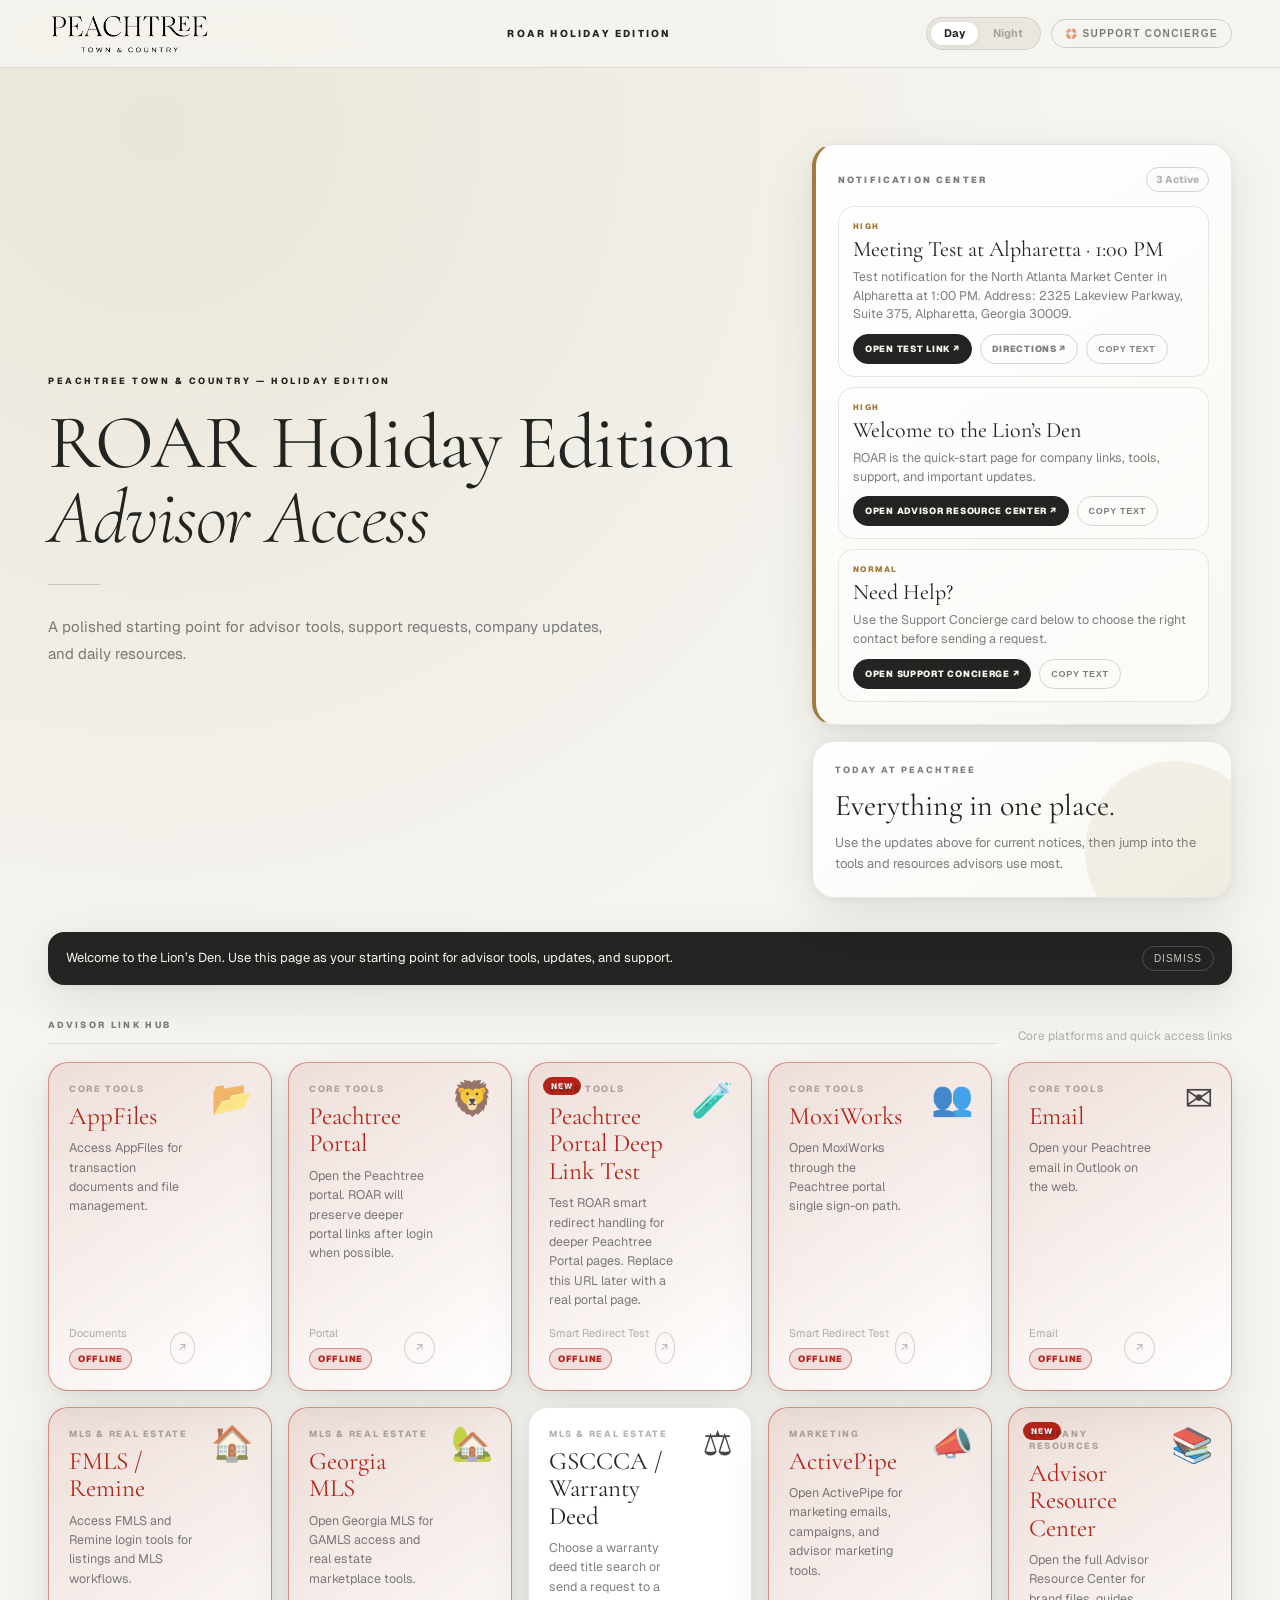
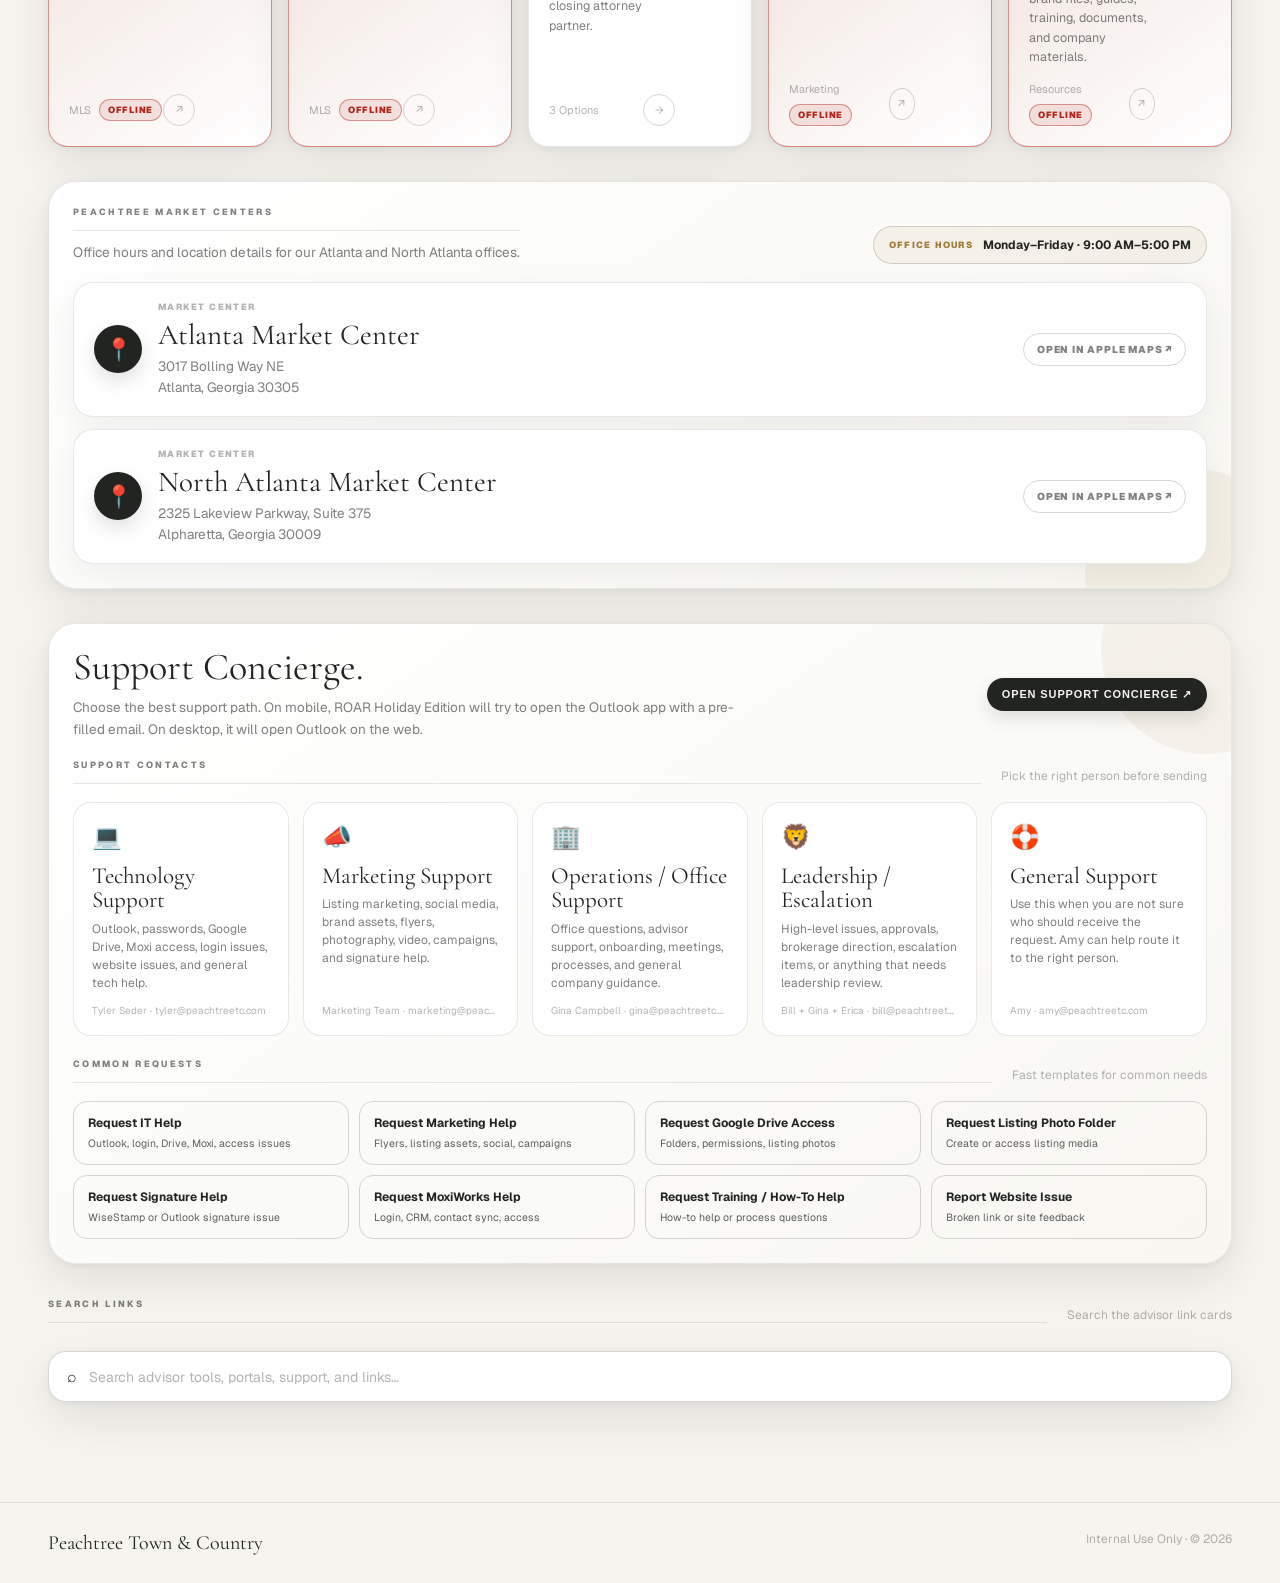
==== index.html @ fef2989b "Update index.html" ====
<!DOCTYPE html>
<html lang="en" data-theme="light">
<head>
<meta charset="UTF-8" />
<meta name="viewport" content="width=device-width, initial-scale=1.0, viewport-fit=cover" />
<meta name="apple-mobile-web-app-capable" content="yes" />
<title>Peachtree · ROAR </title>
<link rel="preconnect" href="https://fonts.googleapis.com">
<link href="https://fonts.googleapis.com/css2?family=Cormorant+Garamond:ital,wght@0,300;0,400;0,500;0,600;1,300;1,400;1,500&family=Geist:wght@300;400;500;600;700&display=swap" rel="stylesheet">
<style>
*,*::before,*::after{box-sizing:border-box;margin:0;padding:0}
:root{
  --black:#000000;--iron-ore:#222422;--ivory:#F5F4EF;--white:#FFFFFF;
  --ease:cubic-bezier(.22,1,.36,1);--spring:cubic-bezier(.34,1.56,.64,1);
  --radius:22px;--radius-sm:14px;--new:#B42318;--gold:#A27C3D;
}
[data-theme="light"]{
  --bg:var(--ivory);--bg-2:#E9E7DF;--card:#fff;--card-2:#F8F7F2;
  --text:var(--iron-ore);--muted:rgba(34,36,34,.58);--soft:rgba(34,36,34,.34);
  --border:rgba(34,36,34,.10);--border-2:rgba(34,36,34,.18);
  --nav:rgba(245,244,239,.88);--shadow:0 16px 50px rgba(0,0,0,.09),0 2px 8px rgba(0,0,0,.05);
  --shadow-hover:0 24px 70px rgba(0,0,0,.16),0 4px 14px rgba(0,0,0,.07);
  --reverse:var(--ivory);--reverse-bg:var(--iron-ore);--overlay:rgba(18,20,18,.66);
}
[data-theme="dark"]{
  --bg:#141614;--bg-2:#0E100E;--card:#1C1E1C;--card-2:#151815;
  --text:var(--ivory);--muted:rgba(245,244,239,.58);--soft:rgba(245,244,239,.34);
  --border:rgba(245,244,239,.09);--border-2:rgba(245,244,239,.17);
  --nav:rgba(14,16,14,.90);--shadow:0 16px 50px rgba(0,0,0,.42),0 2px 8px rgba(0,0,0,.22);
  --shadow-hover:0 24px 70px rgba(0,0,0,.65),0 4px 14px rgba(0,0,0,.34);
  --reverse:var(--iron-ore);--reverse-bg:var(--ivory);--overlay:rgba(0,0,0,.78);
}
html{scroll-behavior:smooth;-webkit-font-smoothing:antialiased}body{font-family:Geist,system-ui,sans-serif;background:radial-gradient(circle at 12% 4%,rgba(162,124,61,.12),transparent 28%),var(--bg);color:var(--text);min-height:100svh;overflow-x:hidden;transition:background .45s var(--ease),color .45s var(--ease)}
a{color:inherit}.hidden{display:none!important}.muted{color:var(--muted)}
nav{position:sticky;top:0;z-index:200;height:68px;background:var(--nav);border-bottom:1px solid var(--border);backdrop-filter:saturate(180%) blur(24px);-webkit-backdrop-filter:saturate(180%) blur(24px)}
.nav-inner{max-width:1500px;margin:0 auto;height:100%;display:flex;align-items:center;justify-content:space-between;padding:0 48px;gap:18px}.wordmark{display:flex;align-items:center;min-width:185px}.nav-logo{width:clamp(172px,16vw,250px);height:44px;object-fit:contain;object-position:left center}.nav-logo-dark{display:none}[data-theme="dark"] .nav-logo-light{display:none}[data-theme="dark"] .nav-logo-dark{display:block}.fallback{display:none;font-family:'Cormorant Garamond',serif;font-size:20px;letter-spacing:.04em}.wordmark.logo-missing .fallback{display:block}.wordmark.logo-missing img{display:none!important}.nav-label{font-size:10px;text-transform:uppercase;letter-spacing:.22em;font-weight:800;color:var(--text);white-space:nowrap}.nav-right{display:flex;align-items:center;gap:10px}.pill-toggle{display:flex;gap:2px;background:var(--bg-2);border:1px solid var(--border);border-radius:999px;padding:4px;cursor:pointer}.pill-toggle span{font-size:11px;font-weight:700;color:var(--soft);padding:6px 13px;border-radius:999px;line-height:1}.pill-toggle span.on{background:var(--card);color:var(--text);box-shadow:0 1px 5px rgba(0,0,0,.08)}.admin-link{font-size:10px;letter-spacing:.14em;text-transform:uppercase;text-decoration:none;border:1px solid var(--border-2);padding:8px 13px;border-radius:999px;color:var(--muted);transition:.2s}.admin-link:hover{color:var(--text);background:var(--bg-2)}
main{max-width:1500px;margin:0 auto;padding:0 48px 96px}.hero{display:grid;grid-template-columns:minmax(0,1fr) 420px;gap:42px;align-items:end;padding:76px 0 34px}.eyebrow{font-size:9px;font-weight:800;letter-spacing:.28em;text-transform:uppercase;margin-bottom:18px}.hero h1{font-family:'Cormorant Garamond',serif;font-size:clamp(54px,6vw,94px);font-weight:400;line-height:.98;letter-spacing:-.018em}.hero h1 em{font-weight:300}.hero-rule{width:52px;height:1px;background:var(--border-2);margin:28px 0}.hero p{font-size:15px;line-height:1.8;max-width:560px;color:var(--muted)}.hero-aside{border:1px solid var(--border);background:linear-gradient(145deg,var(--card),var(--card-2));border-radius:var(--radius);box-shadow:var(--shadow);padding:24px;position:relative;overflow:hidden}.hero-aside::after{content:'';position:absolute;right:-34px;bottom:-44px;width:180px;height:180px;border-radius:50%;background:rgba(162,124,61,.09)}.aside-kicker{font-size:9px;font-weight:800;letter-spacing:.22em;text-transform:uppercase;color:var(--muted);margin-bottom:14px}.aside-title{font-family:'Cormorant Garamond',serif;font-size:30px;line-height:1.08;margin-bottom:10px}.aside-copy{font-size:13px;line-height:1.65;color:var(--muted);position:relative}.announce-banner{display:none;margin-bottom:22px;background:var(--reverse-bg);color:var(--reverse);border-radius:16px;padding:14px 18px;align-items:center;justify-content:space-between;gap:18px;box-shadow:var(--shadow)}.announce-banner.show{display:flex}.announce-banner span{font-size:13px;line-height:1.45}.announce-banner button{border:1px solid rgba(245,244,239,.26);background:transparent;color:inherit;border-radius:999px;padding:6px 11px;font-size:10px;letter-spacing:.1em;text-transform:uppercase;cursor:pointer;opacity:.78}.announce-banner button:hover{opacity:1;background:rgba(255,255,255,.1)}
.section{margin-top:34px}.section-top{display:flex;align-items:flex-end;justify-content:space-between;gap:20px;margin-bottom:18px}.section-kicker{font-size:9px;font-weight:800;letter-spacing:.26em;text-transform:uppercase;color:var(--muted);border-bottom:1px solid var(--border);padding-bottom:12px;flex:1}.section-note{font-size:12px;color:var(--soft);white-space:nowrap}.notification-grid{display:grid;grid-template-columns:repeat(3,minmax(0,1fr));gap:16px}.notice{background:var(--card);border:1px solid var(--border);border-radius:20px;box-shadow:var(--shadow);padding:20px;display:flex;flex-direction:column;min-height:166px;transition:.28s var(--ease);position:relative;overflow:hidden}.notice:hover{transform:translateY(-3px);box-shadow:var(--shadow-hover);border-color:var(--border-2)}.notice.high::before{content:'';position:absolute;left:0;top:0;bottom:0;width:5px;background:#B42318}.notice.normal::before{content:'';position:absolute;left:0;top:0;bottom:0;width:5px;background:var(--gold)}.notice.low::before{content:'';position:absolute;left:0;top:0;bottom:0;width:5px;background:var(--soft)}.notice-meta{font-size:9px;font-weight:800;letter-spacing:.16em;text-transform:uppercase;color:var(--soft);margin-bottom:10px}.notice-title{font-family:'Cormorant Garamond',serif;font-size:25px;line-height:1.15;margin-bottom:8px}.notice-msg{font-size:13px;line-height:1.55;color:var(--muted);flex:1}.notice-actions{margin-top:15px;display:flex;gap:10px;align-items:center}.btn{appearance:none;border:none;border-radius:999px;padding:10px 15px;font-size:11px;font-weight:800;letter-spacing:.08em;text-transform:uppercase;cursor:pointer;transition:.2s var(--ease);text-decoration:none;display:inline-flex;align-items:center;justify-content:center;gap:7px}.btn-primary{background:var(--reverse-bg);color:var(--reverse);box-shadow:0 7px 18px rgba(0,0,0,.12)}.btn-primary:hover{transform:translateY(-2px)}.btn-soft{border:1px solid var(--border-2);background:transparent;color:var(--muted)}.btn-soft:hover{background:var(--bg-2);color:var(--text)}
.tools{display:grid;grid-template-columns:repeat(5,minmax(0,1fr));gap:16px}.tool-card{background:var(--card);border:1px solid var(--border);border-radius:20px;box-shadow:var(--shadow);padding:20px;min-height:174px;cursor:pointer;display:flex;flex-direction:column;transition:.28s var(--ease);position:relative;overflow:hidden}.tool-card:hover{transform:translateY(-5px);box-shadow:var(--shadow-hover);border-color:var(--border-2)}.tool-card.disabled{opacity:.56}.tool-icon{font-size:27px;margin-bottom:18px}.tool-type{font-size:9px;font-weight:800;letter-spacing:.18em;text-transform:uppercase;color:var(--soft);margin-bottom:8px}.tool-title{font-family:'Cormorant Garamond',serif;font-size:25px;line-height:1.1;margin-bottom:8px}.tool-desc{font-size:12.5px;line-height:1.55;color:var(--muted);flex:1}.new-badge{position:absolute;top:14px;right:14px;background:var(--new);color:white;border-radius:999px;font-size:8px;font-weight:900;letter-spacing:.12em;padding:4px 8px;text-transform:uppercase}.tool-footer{display:flex;align-items:center;justify-content:space-between;margin-top:16px;color:var(--soft);font-size:11px}.arrow{width:32px;height:32px;border-radius:50%;border:1px solid var(--border-2);display:flex;align-items:center;justify-content:center;transition:.2s}.tool-card:hover .arrow,.resource-card:hover .arrow{background:var(--reverse-bg);color:var(--reverse);border-color:var(--reverse-bg);transform:translate(2px,-2px)}

.office-section{margin-top:34px;background:linear-gradient(145deg,var(--card),var(--card-2));border:1px solid var(--border);border-radius:28px;box-shadow:var(--shadow);padding:24px;position:relative;overflow:hidden}
.office-section::after{content:'';position:absolute;right:-64px;bottom:-90px;width:210px;height:210px;border-radius:50%;background:rgba(162,124,61,.08);pointer-events:none}
.office-head{display:flex;justify-content:space-between;align-items:flex-end;gap:22px;margin-bottom:18px;position:relative;z-index:1}
.office-copy{font-size:13.5px;line-height:1.65;color:var(--muted);max-width:720px;margin-top:10px}
.hours-pill{border:1px solid var(--border-2);background:rgba(162,124,61,.08);border-radius:999px;padding:10px 15px;display:flex;align-items:center;gap:10px;white-space:nowrap;color:var(--text)}
.hours-pill span{font-size:9px;font-weight:900;letter-spacing:.14em;text-transform:uppercase;color:var(--gold)}
.hours-pill strong{font-size:12px;font-weight:700}
.office-list{display:grid;grid-template-columns:1fr;gap:12px;position:relative;z-index:1}
.office-card{display:grid;grid-template-columns:48px minmax(0,1fr) auto;gap:16px;align-items:center;text-decoration:none;background:var(--card);border:1px solid var(--border);border-radius:20px;box-shadow:0 10px 34px rgba(0,0,0,.06);padding:18px 20px;min-height:112px;transition:.28s var(--ease)}
.office-card:hover{transform:translateY(-4px);box-shadow:var(--shadow-hover);border-color:var(--border-2)}
.office-pin{width:48px;height:48px;border-radius:50%;background:var(--reverse-bg);color:var(--reverse);display:flex;align-items:center;justify-content:center;font-size:22px;box-shadow:0 8px 18px rgba(0,0,0,.12)}
.office-eyebrow{font-size:9px;font-weight:900;letter-spacing:.16em;text-transform:uppercase;color:var(--soft);margin-bottom:7px}
.office-name{font-family:'Cormorant Garamond',serif;font-size:29px;line-height:1.05;margin-bottom:6px}
.office-address{font-size:13.5px;line-height:1.55;color:var(--muted)}
.office-action{border:1px solid var(--border-2);border-radius:999px;padding:9px 13px;font-size:10px;font-weight:900;letter-spacing:.08em;text-transform:uppercase;color:var(--muted);white-space:nowrap;transition:.2s var(--ease)}
.office-card:hover .office-action{background:var(--reverse-bg);color:var(--reverse);border-color:var(--reverse-bg);transform:translateX(2px)}
@media(max-width:760px){.office-section{border-radius:20px;padding:18px}.office-head{align-items:flex-start;flex-direction:column}.hours-pill{border-radius:16px;align-items:flex-start;flex-direction:column;gap:4px;white-space:normal}.office-card{grid-template-columns:44px minmax(0,1fr);gap:13px;padding:16px}.office-pin{width:44px;height:44px;font-size:20px}.office-action{grid-column:2;justify-self:start}.office-name{font-size:25px}}
.search-panel{margin:28px 0 4px;background:var(--card);border:1px solid var(--border-2);border-radius:18px;box-shadow:var(--shadow);display:flex;align-items:center;gap:12px;padding:14px 18px}.search-panel input{flex:1;background:transparent;border:none;outline:none;color:var(--text);font-family:Geist,system-ui,sans-serif;font-size:14px}.search-panel input::placeholder{color:var(--soft)}.search-count{font-size:11px;color:var(--soft);white-space:nowrap}.clear-btn{border:none;background:transparent;color:var(--soft);cursor:pointer;font-size:12px;padding:4px 8px;border-radius:8px}.clear-btn:hover{background:var(--bg-2);color:var(--text)}.chips{display:flex;flex-wrap:wrap;gap:8px;margin:0 0 18px}.chip{border:1px solid var(--border-2);background:transparent;color:var(--muted);border-radius:999px;padding:8px 14px;font-size:10px;font-weight:800;letter-spacing:.08em;text-transform:uppercase;cursor:pointer;transition:.2s}.chip:hover,.chip.active{background:var(--reverse-bg);color:var(--reverse);border-color:var(--reverse-bg)}.resource-list{display:grid;grid-template-columns:repeat(2,minmax(0,1fr));gap:18px}.resource-card{background:var(--card);border:1px solid var(--border);border-radius:20px;box-shadow:var(--shadow);min-height:128px;display:flex;overflow:hidden;cursor:pointer;transition:.28s var(--ease)}.resource-card:hover{transform:translateY(-4px);box-shadow:var(--shadow-hover);border-color:var(--border-2)}.resource-card.disabled{opacity:.45;cursor:not-allowed}.spine{width:54px;background:var(--reverse-bg);color:var(--reverse);display:flex;align-items:center;justify-content:center;flex-direction:column;gap:10px;flex-shrink:0}.spine-icon{font-size:20px}.spine-num{font-family:'Cormorant Garamond',serif;font-size:13px;opacity:.66;writing-mode:vertical-rl;transform:rotate(180deg);letter-spacing:.08em}.res-body{padding:21px 22px;display:flex;align-items:center;gap:16px;flex:1;min-width:0}.res-info{min-width:0;flex:1}.res-type{font-size:9px;font-weight:800;letter-spacing:.18em;text-transform:uppercase;color:var(--soft);margin-bottom:8px}.res-title{font-family:'Cormorant Garamond',serif;font-size:26px;line-height:1.15;margin-bottom:7px}.res-desc{font-size:13px;line-height:1.55;color:var(--muted)}.res-badge{font-size:9px;font-weight:800;letter-spacing:.12em;text-transform:uppercase;background:var(--bg-2);color:var(--muted);border-radius:8px;padding:6px 10px;white-space:nowrap}.empty{padding:55px 20px;text-align:center;border:1px dashed var(--border-2);border-radius:20px;color:var(--muted)}
footer{border-top:1px solid var(--border);padding:28px 0;color:var(--soft);font-size:12px}.footer-inner{display:flex;justify-content:space-between;gap:20px;max-width:1500px;margin:0 auto;padding:0 48px}.footer-brand{font-family:'Cormorant Garamond',serif;font-size:20px;color:var(--text)}
.modal{position:fixed;inset:0;z-index:800;display:none}.modal.open{display:block}.modal-scrim{position:absolute;inset:0;background:var(--overlay);backdrop-filter:blur(18px);-webkit-backdrop-filter:blur(18px)}.modal-panel{position:relative;z-index:1;width:min(920px,calc(100% - 34px));max-height:calc(100svh - 34px);margin:17px auto;background:var(--card);border:1px solid var(--border);border-radius:26px;box-shadow:0 40px 100px rgba(0,0,0,.32);display:flex;flex-direction:column;overflow:hidden;animation:panelIn .26s var(--ease) both}@keyframes panelIn{from{opacity:0;transform:translateY(18px) scale(.98)}to{opacity:1;transform:none}}.modal-head{padding:22px 24px;border-bottom:1px solid var(--border);display:flex;align-items:flex-start;justify-content:space-between;gap:16px;background:var(--card-2)}.modal-kicker{font-size:9px;font-weight:900;letter-spacing:.18em;text-transform:uppercase;color:var(--soft);margin-bottom:8px}.modal-title{font-family:'Cormorant Garamond',serif;font-size:34px;line-height:1.1}.modal-sub{font-size:13px;line-height:1.55;color:var(--muted);margin-top:8px}.close{width:38px;height:38px;border-radius:50%;border:1px solid var(--border-2);background:transparent;color:var(--muted);font-size:22px;cursor:pointer}.close:hover{background:#B42318;color:white;border-color:#B42318}.modal-body{padding:22px;overflow:auto}.folder-grid{display:grid;grid-template-columns:repeat(2,minmax(0,1fr));gap:13px}.folder-item{border:1px solid var(--border);background:var(--card-2);border-radius:18px;padding:16px;cursor:pointer;display:flex;align-items:center;gap:14px;transition:.2s}.folder-item:hover{border-color:var(--border-2);transform:translateY(-2px);box-shadow:var(--shadow)}.folder-item.disabled{opacity:.45;cursor:not-allowed}.folder-ico{font-size:22px}.folder-label{font-family:'Cormorant Garamond',serif;font-size:22px;line-height:1.08}.folder-desc{font-size:12px;color:var(--muted);line-height:1.45;margin-top:4px}.folder-meta{margin-left:auto;font-size:9px;font-weight:800;letter-spacing:.12em;text-transform:uppercase;color:var(--soft);white-space:nowrap}.back-row{display:none;margin-bottom:14px}.back-row.show{display:block}.toast{position:fixed;left:50%;bottom:22px;transform:translateX(-50%) translateY(20px);z-index:900;background:var(--reverse-bg);color:var(--reverse);padding:12px 17px;border-radius:999px;font-size:12px;font-weight:700;opacity:0;pointer-events:none;transition:.25s}.toast.show{opacity:1;transform:translateX(-50%) translateY(0)}
@media(max-width:1100px){.hero{grid-template-columns:1fr}.hero-aside{max-width:620px}.tools{grid-template-columns:repeat(3,1fr)}.notification-grid{grid-template-columns:1fr 1fr}.resource-list{grid-template-columns:1fr}}
@media(max-width:760px){.nav-inner,main,.footer-inner{padding-left:20px;padding-right:20px}.nav-label,.admin-link{display:none}.hero{padding-top:46px}.tools,.notification-grid,.folder-grid{grid-template-columns:1fr}.resource-card{min-height:116px}.res-body{padding:18px}.spine{width:46px}.section-top{align-items:flex-start;flex-direction:column}.section-note{white-space:normal}.announce-banner{align-items:flex-start;flex-direction:column}.hero h1{font-size:55px}.footer-inner{flex-direction:column}.modal-panel{width:calc(100% - 20px);margin:10px auto;max-height:calc(100svh - 20px)}}

/* ═══ LION'S DEN SPLASH / SUPPORT ═══ */
.splash{position:fixed;inset:0;z-index:9999;display:flex;align-items:center;justify-content:center;background:var(--bg);transition:opacity .55s var(--ease),visibility .55s var(--ease);cursor:pointer;overflow:hidden}.splash::before{content:"";position:absolute;inset:-20%;background:radial-gradient(circle at center,rgba(162,124,61,.16),transparent 32%);animation:splashGlow 2.4s ease-in-out infinite alternate}.splash-inner{position:relative;z-index:1;display:flex;flex-direction:column;align-items:center;gap:18px;text-align:center;animation:splashRise .75s var(--ease) both}.splash-logo{width:min(210px,42vw);height:min(210px,42vw);object-fit:contain}.splash-logo-dark{display:none}[data-theme="dark"] .splash-logo-light{display:none}[data-theme="dark"] .splash-logo-dark{display:block}.splash-title{font-family:'Cormorant Garamond',serif;font-size:clamp(34px,5vw,62px);font-weight:400;letter-spacing:.01em;line-height:1;color:var(--text)}.splash-sub{font-size:10px;font-weight:900;letter-spacing:.26em;text-transform:uppercase;color:var(--muted)}.splash-line{width:54px;height:1px;background:var(--border-2);margin-top:2px}.splash.hide{opacity:0;visibility:hidden;pointer-events:none}@keyframes splashRise{from{opacity:0;transform:translateY(18px) scale(.98)}to{opacity:1;transform:translateY(0) scale(1)}}@keyframes splashGlow{from{transform:scale(1);opacity:.5}to{transform:scale(1.08);opacity:1}}.support-top{font-size:10px;letter-spacing:.14em;text-transform:uppercase;text-decoration:none;border:1px solid var(--border-2);padding:8px 13px;border-radius:999px;color:var(--muted);transition:.2s;background:transparent;cursor:pointer;font-weight:800}.support-top:hover{color:var(--text);background:var(--bg-2)}


/* ═══ ROAR polished additions ═══ */
.hero{align-items:center}
.hero-aside{display:flex;flex-direction:column;gap:16px;padding:0;background:transparent;border:none;box-shadow:none;overflow:visible}
.hero-aside::after{display:none}
.hero-notice-panel,.today-card{border:1px solid var(--border);background:linear-gradient(145deg,var(--card),var(--card-2));border-radius:var(--radius);box-shadow:var(--shadow);padding:22px;position:relative;overflow:hidden}
.today-card::after{content:'';position:absolute;right:-34px;bottom:-44px;width:180px;height:180px;border-radius:50%;background:rgba(162,124,61,.09)}
.hero-notice-panel{border-left:4px solid var(--gold)}
.hero-notice-head{display:flex;align-items:center;justify-content:space-between;gap:14px;margin-bottom:14px}
.hero-notice-title{font-size:9px;font-weight:900;letter-spacing:.24em;text-transform:uppercase;color:var(--muted)}
.hero-notice-count{font-size:10px;font-weight:800;color:var(--soft);border:1px solid var(--border-2);padding:5px 9px;border-radius:999px;white-space:nowrap}
.hero-notices{display:flex;flex-direction:column;gap:10px}
.mini-notice{border:1px solid var(--border);background:rgba(255,255,255,.38);border-radius:16px;padding:14px 14px 12px;transition:.24s var(--ease)}
[data-theme="dark"] .mini-notice{background:rgba(245,244,239,.035)}
.mini-notice:hover{transform:translateY(-2px);border-color:var(--border-2)}
.mini-meta{font-size:8px;font-weight:900;letter-spacing:.16em;text-transform:uppercase;color:var(--gold);margin-bottom:7px}
.mini-title{font-family:'Cormorant Garamond',serif;font-size:22px;line-height:1.08;margin-bottom:6px}
.mini-msg{font-size:12.5px;line-height:1.5;color:var(--muted)}
.mini-actions{display:flex;gap:8px;flex-wrap:wrap;margin-top:10px}
.mini-btn{font-size:9px;font-weight:900;letter-spacing:.08em;text-transform:uppercase;border-radius:999px;padding:8px 11px;text-decoration:none;border:1px solid var(--border-2);background:transparent;color:var(--muted);cursor:pointer}
.mini-btn.primary{background:var(--reverse-bg);color:var(--reverse);border-color:var(--reverse-bg)}
.mini-btn:hover{transform:translateY(-1px)}
.support-section{background:linear-gradient(145deg,var(--card),var(--card-2));border:1px solid var(--border);border-radius:28px;box-shadow:var(--shadow);padding:24px;margin-top:34px;overflow:hidden;position:relative}
.support-section::after{content:'';position:absolute;right:-80px;top:-80px;width:210px;height:210px;border-radius:50%;background:rgba(162,124,61,.08);pointer-events:none}
.support-intro{display:grid;grid-template-columns:minmax(0,1fr) auto;gap:22px;align-items:center;margin-bottom:18px;position:relative;z-index:1}
.support-intro h2{font-family:'Cormorant Garamond',serif;font-size:38px;font-weight:400;line-height:1.05;margin-bottom:8px}.support-intro p{font-size:13.5px;line-height:1.65;color:var(--muted);max-width:680px}.support-grid{display:grid;grid-template-columns:repeat(5,minmax(0,1fr));gap:14px;position:relative;z-index:1}.support-card{border:1px solid var(--border);background:var(--card);border-radius:18px;padding:18px;cursor:pointer;transition:.24s var(--ease);min-height:160px;display:flex;flex-direction:column}.support-card:hover{transform:translateY(-4px);box-shadow:var(--shadow-hover);border-color:var(--border-2)}.support-ico{font-size:24px;margin-bottom:12px}.support-name{font-family:'Cormorant Garamond',serif;font-size:23px;line-height:1.08;margin-bottom:7px}.support-desc{font-size:12px;line-height:1.5;color:var(--muted);flex:1}.support-email{font-size:10px;color:var(--soft);margin-top:12px;white-space:nowrap;overflow:hidden;text-overflow:ellipsis}.request-grid{display:grid;grid-template-columns:repeat(4,minmax(0,1fr));gap:10px;position:relative;z-index:1}.request-btn{border:1px solid var(--border-2);background:transparent;color:var(--text);border-radius:14px;padding:13px 14px;text-align:left;cursor:pointer;transition:.2s var(--ease);font-family:Geist,system-ui,sans-serif}.request-btn:hover{background:var(--reverse-bg);color:var(--reverse);transform:translateY(-2px)}.request-btn strong{display:block;font-size:12px;margin-bottom:3px}.request-btn span{font-size:10.5px;opacity:.72}.resource-library-card{border:1px solid var(--border);background:linear-gradient(145deg,var(--card),var(--card-2));box-shadow:var(--shadow);border-radius:28px;padding:28px;margin-top:46px}.library-hero{display:flex;justify-content:space-between;gap:24px;align-items:flex-end;margin-bottom:22px}.library-hero h2{font-family:'Cormorant Garamond',serif;font-size:42px;font-weight:400;line-height:1.05;margin-bottom:8px}.library-hero p{font-size:13.5px;line-height:1.65;color:var(--muted);max-width:720px}.support-modal .modal-panel{max-width:980px}.support-modal-grid{display:grid;grid-template-columns:repeat(2,minmax(0,1fr));gap:14px}.support-choice{border:1px solid var(--border);background:var(--card);border-radius:18px;padding:18px;cursor:pointer;transition:.22s var(--ease);display:grid;grid-template-columns:auto 1fr;gap:14px;align-items:start}.support-choice:hover{transform:translateY(-3px);box-shadow:var(--shadow-hover);border-color:var(--border-2)}.choice-ico{font-size:26px}.choice-title{font-family:'Cormorant Garamond',serif;font-size:25px;line-height:1.05;margin-bottom:6px}.choice-person{font-size:11px;font-weight:900;letter-spacing:.1em;text-transform:uppercase;color:var(--gold);margin-bottom:6px}.choice-desc{font-size:12.5px;line-height:1.55;color:var(--muted)}.choice-email{font-size:10.5px;color:var(--soft);margin-top:10px}.modal-sub-actions{display:flex;gap:10px;flex-wrap:wrap;margin-top:14px}.admin-link{display:none!important}

.login-assist-modal .modal-panel{max-width:760px}.login-assist-box{border:1px solid var(--border);background:linear-gradient(145deg,var(--card),var(--card-2));border-radius:20px;padding:20px;box-shadow:var(--shadow);display:grid;gap:14px}.login-assist-title{font-family:'Cormorant Garamond',serif;font-size:31px;line-height:1.05}.login-assist-copy{font-size:13px;line-height:1.65;color:var(--muted)}.login-steps{display:grid;gap:8px;margin:4px 0}.login-step{display:flex;gap:10px;align-items:flex-start;font-size:12.5px;line-height:1.5;color:var(--muted)}.login-step b{display:flex;align-items:center;justify-content:center;width:22px;height:22px;border-radius:999px;background:var(--reverse-bg);color:var(--reverse);font-size:10px;flex-shrink:0}.login-actions{display:flex;gap:10px;flex-wrap:wrap;margin-top:4px}.login-note{font-size:11px;line-height:1.5;color:var(--soft);border-top:1px solid var(--border);padding-top:12px}.login-badge{display:inline-flex;align-items:center;gap:5px;border:1px solid rgba(162,124,61,.28);background:rgba(162,124,61,.08);color:var(--gold);border-radius:999px;padding:4px 8px;font-size:8px;font-weight:900;letter-spacing:.08em;text-transform:uppercase}.tool-card.login-ready .tool-footer{gap:8px}.tool-card.login-ready .tool-type::after{content:' · Login Assist';color:var(--gold)}
@media(max-width:1180px){.hero{grid-template-columns:1fr}.support-grid{grid-template-columns:repeat(3,1fr)}.request-grid{grid-template-columns:repeat(2,1fr)}.tools{grid-template-columns:repeat(3,minmax(0,1fr))}}
@media(max-width:760px){.hero-aside{gap:12px}.support-intro,.library-hero{grid-template-columns:1fr;align-items:start}.support-grid,.request-grid,.support-modal-grid{grid-template-columns:1fr}.hero-notice-panel,.today-card,.support-section,.resource-library-card{border-radius:20px;padding:18px}.tools{grid-template-columns:1fr}.support-top{display:inline-flex}.nav-right{gap:7px}.pill-toggle span{padding:6px 10px}}

/* ═══ v4 refinements ═══ */
.tool-card{padding-right:76px}
.tool-icon{position:absolute;right:18px;top:18px;margin-bottom:0;font-size:34px;line-height:1;opacity:.84;filter:saturate(.9)}
.tool-title,.tool-desc,.tool-type,.tool-footer{position:relative;z-index:1}
.tool-card:hover .tool-icon{transform:translateY(-2px) scale(1.04);transition:.22s var(--ease)}
.new-badge{right:auto;left:14px}
.tool-card .new-badge + .tool-icon{top:20px}
.gsccca-note{font-size:12px;color:var(--muted);line-height:1.55;margin-top:8px}


/* ═══ One-time link status check ═══ */
.link-status{display:inline-flex;align-items:center;gap:5px;border:1px solid var(--border-2);border-radius:999px;padding:4px 8px;font-size:9px;font-weight:900;letter-spacing:.08em;text-transform:uppercase;white-space:nowrap;background:rgba(34,36,34,.03);color:var(--soft)}
[data-theme="dark"] .link-status{background:rgba(245,244,239,.04)}
.link-status.checking{color:var(--soft)}
.link-status.online{border-color:rgba(22,163,74,.34);background:rgba(22,163,74,.09);color:#16a34a}
.link-status.offline{border-color:rgba(180,35,24,.42);background:rgba(180,35,24,.10);color:#B42318}
.link-status.unverified{color:var(--soft)}
.tool-card.status-offline{border-color:rgba(180,35,24,.48);background:linear-gradient(145deg,rgba(180,35,24,.10),var(--card));}
.tool-card.status-offline .tool-title{color:#B42318}
[data-theme="dark"] .tool-card.status-offline{background:linear-gradient(145deg,rgba(180,35,24,.18),var(--card));}
.tool-card.status-online{border-color:rgba(22,163,74,.20)}
.tool-footer-left{display:flex;align-items:center;gap:8px;flex-wrap:wrap}


/* ═══ Mobile Support Concierge Polish ═══ */
@media(max-width:900px){
  .support-section{
    padding:18px;
    border-radius:22px;
    margin-top:28px;
    overflow:hidden;
  }
  .support-section::after{
    width:150px;
    height:150px;
    right:-70px;
    top:-70px;
    opacity:.75;
  }
  .support-intro{
    display:flex!important;
    flex-direction:column;
    align-items:stretch!important;
    gap:14px;
    margin-bottom:18px;
  }
  .support-intro h2{
    font-size:34px;
    line-height:1.02;
    margin-bottom:7px;
  }
  .support-intro p{
    max-width:none;
    font-size:13px;
    line-height:1.62;
  }
  .support-intro .btn{
    width:100%;
    min-height:48px;
    justify-content:center;
    text-align:center;
    white-space:normal;
  }
  .support-section .section-top{
    align-items:flex-start;
    flex-direction:column;
    gap:6px;
    margin-bottom:12px;
  }
  .support-section .section-note{
    white-space:normal;
    line-height:1.4;
  }
  .support-grid{
    grid-template-columns:1fr!important;
    gap:11px;
  }
  .support-card{
    min-height:0;
    padding:15px;
    border-radius:16px;
    display:grid;
    grid-template-columns:42px minmax(0,1fr);
    column-gap:13px;
    row-gap:4px;
    align-items:start;
  }
  .support-card:hover{
    transform:translateY(-2px);
  }
  .support-ico{
    grid-row:1 / span 4;
    width:42px;
    height:42px;
    border-radius:50%;
    display:flex;
    align-items:center;
    justify-content:center;
    background:var(--bg-2);
    font-size:21px;
    margin:0;
  }
  .support-name{
    font-size:24px;
    margin-bottom:3px;
  }
  .support-desc{
    font-size:12.25px;
    line-height:1.48;
  }
  .support-email{
    font-size:10.75px;
    margin-top:7px;
    white-space:normal;
    overflow:visible;
    text-overflow:clip;
    overflow-wrap:anywhere;
    word-break:break-word;
  }
  .request-grid{
    grid-template-columns:1fr!important;
    gap:9px;
  }
  .request-btn{
    width:100%;
    min-height:48px;
    padding:14px 15px;
    border-radius:15px;
  }
  .request-btn strong{
    font-size:12.5px;
  }
  .request-btn span{
    font-size:11px;
    line-height:1.35;
  }

  .support-modal .modal-panel{
    width:calc(100% - 18px);
    margin:9px auto;
    max-height:calc(100svh - 18px);
    border-radius:22px;
  }
  .support-modal .modal-head{
    padding:17px;
    gap:12px;
    align-items:flex-start;
  }
  .support-modal .modal-head > div{
    min-width:0;
    width:100%;
  }
  .support-modal .modal-title{
    font-size:31px;
    line-height:1.02;
  }
  .support-modal .modal-sub{
    font-size:12.5px;
    line-height:1.55;
  }
  .support-modal .close{
    width:42px;
    height:42px;
    flex:0 0 auto;
  }
  .support-modal .modal-sub-actions{
    display:flex;
    flex-direction:column;
    gap:8px;
    margin-top:13px;
  }
  .support-modal .modal-sub-actions .btn{
    width:100%;
    min-height:44px;
    justify-content:center;
    text-align:center;
    white-space:normal;
  }
  .support-modal .modal-body{
    padding:14px;
    padding-bottom:calc(28px + env(safe-area-inset-bottom));
    overflow:auto;
    -webkit-overflow-scrolling:touch;
  }
  .support-modal-grid{
    grid-template-columns:1fr!important;
    gap:10px;
  }
  .support-choice{
    grid-template-columns:38px minmax(0,1fr);
    gap:12px;
    padding:15px;
    border-radius:16px;
  }
  .choice-ico{
    width:38px;
    height:38px;
    border-radius:50%;
    display:flex;
    align-items:center;
    justify-content:center;
    background:var(--bg-2);
    font-size:20px;
  }
  .choice-title{
    font-size:23px;
    line-height:1.05;
  }
  .choice-person{
    font-size:10px;
    line-height:1.3;
  }
  .choice-desc{
    font-size:12.25px;
    line-height:1.48;
  }
  .choice-email{
    font-size:10.5px;
    line-height:1.35;
    white-space:normal;
    overflow-wrap:anywhere;
    word-break:break-word;
  }
}
@media(max-width:430px){
  .support-section{
    padding:16px;
    border-radius:20px;
  }
  .support-intro h2{
    font-size:31px;
  }
  .support-card{
    padding:14px;
    grid-template-columns:38px minmax(0,1fr);
    column-gap:12px;
  }
  .support-ico{
    width:38px;
    height:38px;
    font-size:19px;
  }
  .support-name{
    font-size:22px;
  }
  .support-modal .modal-title{
    font-size:28px;
  }
  .support-modal .modal-head{
    padding:15px;
  }
}

</style>
<link rel="stylesheet" href="holiday-themes.css">
</head>
<body data-season="default">

<div class="splash" id="splash" onclick="hideSplash(true)" aria-label="Peachtree Town & Country loading screen">
  <div class="splash-inner">
    <img class="splash-logo splash-logo-light" src="assets/ptc-emblem-light.png" alt="Peachtree Town & Country">
    <img class="splash-logo splash-logo-dark" src="assets/ptc-emblem-dark.png" alt="Peachtree Town & Country">
    <div class="splash-line"></div>
    <div class="splash-title">Welcome to the Lion’s Den</div>
    <div class="splash-sub">Peachtree Town & Country</div>
  </div>
</div>
<nav>
  <div class="nav-inner">
    <div class="wordmark" aria-label="Peachtree Town & Country">
      <img class="nav-logo nav-logo-light" src="assets/ptc-nav-logo-light.png" alt="Peachtree Town & Country" onerror="this.parentElement.classList.add('logo-missing')">
      <img class="nav-logo nav-logo-dark" src="assets/ptc-nav-logo-dark.png" alt="Peachtree Town & Country" onerror="this.parentElement.classList.add('logo-missing')">
      <span class="fallback">Peachtree Town & Country</span>
    </div>
    <div class="nav-label" id="navLabel">ROAR Holiday Edition</div>
    <div class="nav-right">
      <div class="pill-toggle" onclick="toggleTheme()" title="Toggle theme"><span id="tpLight" class="on">Day</span><span id="tpDark">Night</span></div>
      <button class="support-top" onclick="openSupport()">🛟 Support Concierge</button>
    </div>
  </div>
</nav>
<main>
  <section class="hero">
    <div>
      <div class="eyebrow" id="heroEyebrow">Peachtree Town & Country — Holiday Edition</div>
      <h1><span id="heroTitle">Advisor</span><br><em id="heroItalic">Hub</em></h1>
      <div class="hero-rule"></div>
      <p id="heroDescription">One polished home for advisor links, company resources, training materials, documents, and time-sensitive updates.</p>
    </div>
    <aside class="hero-aside">
      <div class="hero-notice-panel">
        <div class="hero-notice-head">
          <div class="hero-notice-title">Notification Center</div>
          <div class="hero-notice-count" id="heroNoticeCount">Current Updates</div>
        </div>
        <div class="hero-notices" id="heroNotifications"></div>
      </div>
      <div class="today-card">
        <div class="aside-kicker">Today at Peachtree</div>
        <div class="aside-title" id="todayTitle">Everything in one place.</div>
        <div class="aside-copy" id="todayCopy">Use the updates above for current notices, then jump into the tools and resources advisors use most.</div>
      </div>
    </aside>
  </section>
  <div class="announce-banner" id="announceBanner"><span id="announceMsg"></span><button onclick="dismissBanner()">Dismiss</button></div>
  <section class="section" id="toolsSection">
    <div class="section-top"><div class="section-kicker">Advisor Link Hub</div><div class="section-note">Core platforms and quick access links</div></div>
    <div class="tools" id="quickLinksGrid"></div>
  </section>
  <section class="office-section" id="officeInfo">
    <div class="office-head">
      <div>
        <div class="section-kicker">Peachtree Market Centers</div>
        <p class="office-copy">Office hours and location details for our Atlanta and North Atlanta offices.</p>
      </div>
      <div class="hours-pill"><span>Office Hours</span><strong>Monday–Friday · 9:00 AM–5:00 PM</strong></div>
    </div>
    <div class="office-list">
      <a class="office-card" href="https://maps.apple.com/?q=3017+Bolling+Way+NE+Atlanta+GA+30305" target="_blank" rel="noopener" aria-label="Open Atlanta Market Center in Apple Maps">
        <div class="office-pin">📍</div>
        <div>
          <div class="office-eyebrow">Market Center</div>
          <div class="office-name">Atlanta Market Center</div>
          <div class="office-address">3017 Bolling Way NE<br>Atlanta, Georgia 30305</div>
        </div>
        <div class="office-action">Open in Apple Maps ↗</div>
      </a>
      <a class="office-card" href="https://maps.apple.com/?q=2325+Lakeview+Parkway+Suite+375+Alpharetta+GA+30009" target="_blank" rel="noopener" aria-label="Open North Atlanta Market Center in Apple Maps">
        <div class="office-pin">📍</div>
        <div>
          <div class="office-eyebrow">Market Center</div>
          <div class="office-name">North Atlanta Market Center</div>
          <div class="office-address">2325 Lakeview Parkway, Suite 375<br>Alpharetta, Georgia 30009</div>
        </div>
        <div class="office-action">Open in Apple Maps ↗</div>
      </a>
    </div>
  </section>
  <section class="support-section" id="supportSection">
    <div class="support-intro">
      <div>
        <h2>Support Concierge.</h2>
        <p>Choose the best support path. On mobile, ROAR Holiday Edition will try to open the Outlook app with a pre-filled email. On desktop, it will open Outlook on the web.</p>
      </div>
      <button class="btn btn-primary" onclick="openSupportModal()">Open Support Concierge ↗</button>
    </div>
    <div class="section-top"><div class="section-kicker">Support Contacts</div><div class="section-note">Pick the right person before sending</div></div>
    <div class="support-grid" id="supportGrid"></div>
    <div class="section-top" style="margin-top:22px"><div class="section-kicker">Common Requests</div><div class="section-note">Fast templates for common needs</div></div>
    <div class="request-grid" id="requestGrid"></div>
  </section>
  <section class="section">
    <div class="section-top"><div class="section-kicker">Search Links</div><div class="section-note">Search the advisor link cards</div></div>
    <div class="search-panel"><span>⌕</span><input id="searchInput" placeholder="Search advisor tools, portals, support, and links…" autocomplete="off" oninput="handleSearch(this.value)"><span class="search-count" id="searchCount"></span><button class="clear-btn hidden" id="clearSearch" onclick="clearSearch()">Clear</button></div>
  </section>

</main>
<footer><div class="footer-inner"><div class="footer-brand">Peachtree Town & Country</div><div>Internal Use Only · © 2026</div></div></footer>
<div class="modal" id="modal">
  <div class="modal-scrim" onclick="closeModal()"></div>
  <div class="modal-panel">
    <div class="modal-head"><div><div class="modal-kicker" id="modalKicker">Folder</div><div class="modal-title" id="modalTitle">Resource</div><div class="modal-sub" id="modalSub"></div></div><button class="close" onclick="closeModal()">×</button></div>
    <div class="modal-body"><div class="back-row" id="backRow"><button class="btn btn-soft" onclick="goFolderBack()">← Back</button></div><div class="folder-grid" id="modalGrid"></div></div>
  </div>
</div>
<div class="modal support-modal" id="supportModal">
  <div class="modal-scrim" onclick="closeSupportModal()"></div>
  <div class="modal-panel">
    <div class="modal-head">
      <div>
        <div class="modal-kicker">Support Concierge</div>
        <div class="modal-title">How can we help?</div>
        <div class="modal-sub">Choose the best contact below. On mobile, ROAR Holiday Edition will try to open the Outlook app with a pre-filled email. On desktop, it will open Outlook on the web.</div>
        <div class="modal-sub-actions">
          <button class="btn btn-primary" onclick="composeGeneralSupport()">General Support Request</button>
          <button class="btn btn-soft" onclick="composeRequest('Report a Website Issue')">Report Website Issue</button>
        </div>
      </div>
      <button class="close" onclick="closeSupportModal()">×</button>
    </div>
    <div class="modal-body"><div class="support-modal-grid" id="supportModalGrid"></div></div>
  </div>
</div>

<div class="modal login-assist-modal" id="loginAssistModal">
  <div class="modal-scrim" onclick="closeLoginAssistModal()"></div>
  <div class="modal-panel">
    <div class="modal-head">
      <div>
        <div class="modal-kicker">Google Password Manager</div>
        <div class="modal-title" id="loginAssistTitle">Open Login</div>
        <div class="modal-sub">ROAR Holiday Edition will open the vendor page. Chrome can then use the saved login from Google Password Manager.</div>
      </div>
      <button class="close" onclick="closeLoginAssistModal()">×</button>
    </div>
    <div class="modal-body">
      <div class="login-assist-box">
        <div class="login-assist-title" id="loginAssistName">Login Assist</div>
        <div class="login-assist-copy" id="loginAssistDesc"></div>
        <div class="login-steps">
          <div class="login-step"><b>1</b><span>Click <strong>Open Login Page</strong>.</span></div>
          <div class="login-step"><b>2</b><span>When Chrome shows the saved Google Password Manager login, choose the advisor’s saved username/password.</span></div>
          <div class="login-step"><b>3</b><span>If the vendor sends you to the dashboard instead of the exact page, come back to ROAR Holiday Edition and click the card again after you are signed in.</span></div>
        </div>
        <div class="login-actions">
          <button class="btn btn-primary" onclick="launchLoginAssist('new')">Open Login Page ↗</button>
          <button class="btn btn-soft" onclick="launchLoginAssist('same')">Open in Same Tab</button>
          <button class="btn btn-soft" onclick="copyLoginAssistLink()">Copy Link</button>
        </div>
        <div class="login-note">ROAR Holiday Edition does not store, read, or submit passwords. This only sends the advisor to the correct website so Chrome / Google Password Manager can autofill normally.</div>
      </div>
    </div>
  </div>
</div>
<div class="toast" id="toast"></div>
<script src="resources.js"></script>
<script src="notifications.js"></script>
<script src="links.js"></script>
<script src="holiday-effects.js" defer></script>
<script>
const LS_THEME='ptc_theme_v2';const LS_BANNER='ptc_banner_dismissed_v2';let activeFilter='all';let folderStack=[];let searchTerm='';
const SUPPORT_CONTACTS=[
  {key:'tech',icon:'💻',title:'Technology Support',person:'Tyler Seder',email:'tyler@peachtreetc.com',desc:'Outlook, passwords, Google Drive, Moxi access, login issues, website issues, and general tech help.',subject:'Advisor Technology Support Request'},
  {key:'marketing',icon:'📣',title:'Marketing Support',person:'Marketing Team',email:'marketing@peachtreetc.com',desc:'Listing marketing, social media, brand assets, flyers, photography, video, campaigns, and signature help.',subject:'Advisor Marketing Support Request'},
  {key:'operations',icon:'🏢',title:'Operations / Office Support',person:'Gina Campbell',email:'gina@peachtreetc.com',desc:'Office questions, advisor support, onboarding, meetings, processes, and general company guidance.',subject:'Advisor Office / Operations Support Request'},
  {key:'leadership',icon:'🦁',title:'Leadership / Escalation',person:'Bill + Gina + Erica',email:'bill@peachtreetc.com;gina@peachtreetc.com;erica@peachtreetc.com',desc:'High-level issues, approvals, brokerage direction, escalation items, or anything that needs leadership review.',subject:'Advisor Leadership / Escalation Request'},
  {key:'general',icon:'🛟',title:'General Support',person:'Amy',email:'amy@peachtreetc.com',desc:'Use this when you are not sure who should receive the request. Amy can help route it to the right person.',subject:'Advisor General Support Request'}
];
const REQUEST_TYPES=[
  {label:'Request IT Help',to:'tyler@peachtreetc.com',subject:'Advisor IT Help Request',hint:'Outlook, login, Drive, Moxi, access issues'},
  {label:'Request Marketing Help',to:'marketing@peachtreetc.com',subject:'Advisor Marketing Help Request',hint:'Flyers, listing assets, social, campaigns'},
  {label:'Request Google Drive Access',to:'tyler@peachtreetc.com;marketing@peachtreetc.com',subject:'Google Drive Access Request',hint:'Folders, permissions, listing photos'},
  {label:'Request Listing Photo Folder',to:'tyler@peachtreetc.com;marketing@peachtreetc.com',subject:'Listing Photo Folder Request',hint:'Create or access listing media'},
  {label:'Request Signature Help',to:'marketing@peachtreetc.com',subject:'Outlook Signature Help Request',hint:'WiseStamp or Outlook signature issue'},
  {label:'Request MoxiWorks Help',to:'tyler@peachtreetc.com',subject:'MoxiWorks Help Request',hint:'Login, CRM, contact sync, access'},
  {label:'Request Training / How-To Help',to:'gina@peachtreetc.com',subject:'Advisor Training / How-To Request',hint:'How-to help or process questions'},
  {label:'Report Website Issue',to:'tyler@peachtreetc.com',subject:'ROAR Holiday Edition Website Issue',hint:'Broken link or site feedback'}
];
function $(id){return document.getElementById(id)}
function dataArray(name){if(name==='NOTIFICATIONS')return (typeof NOTIFICATIONS!=='undefined'&&Array.isArray(NOTIFICATIONS))?NOTIFICATIONS:[];if(name==='QUICK_LINKS')return (typeof QUICK_LINKS!=='undefined'&&Array.isArray(QUICK_LINKS))?QUICK_LINKS:[];if(name==='RESOURCES')return (typeof RESOURCES!=='undefined'&&Array.isArray(RESOURCES))?RESOURCES:[];return []}
function cfg(){return (typeof SITE_CONFIG==='object'&&SITE_CONFIG)?SITE_CONFIG:{}}
function safe(s){return String(s||'').replace(/[&<>'"]/g,c=>({'&':'&amp;','<':'&lt;','>':'&gt;',"'":'&#39;','"':'&quot;'}[c]))}
function isPlaceholder(url){return !url||url==='PASTE_LINK_HERE'||url==='PASTE_MEETING_LINK_HERE'}
function itemHasContent(i){return !isPlaceholder(i.url)||(i.children&&i.children.length)}
function isFolder(i){return !!(i.children&&i.children.length)}
function isSupportConciergeLink(i){return !!(i&&(i.action==='support'||String(i.label||'').trim().toLowerCase()==='support concierge'))}
function visibleQuickLinks(items){return (items||[]).filter(i=>!isSupportConciergeLink(i))}
function initTheme(){const saved=localStorage.getItem(LS_THEME)||'light';applyTheme(saved)}
function applyTheme(t){document.documentElement.setAttribute('data-theme',t);localStorage.setItem(LS_THEME,t);$('tpLight').classList.toggle('on',t==='light');$('tpDark').classList.toggle('on',t==='dark')}
function toggleTheme(){applyTheme(document.documentElement.getAttribute('data-theme')==='light'?'dark':'light')}
function applyConfig(){const c=cfg();$('navLabel').textContent=c.navLabel||c.siteName||'ROAR Holiday Edition';$('heroEyebrow').textContent=c.eyebrow||'Peachtree Town & Country — Holiday Edition';$('heroTitle').textContent=c.heroTitle||'ROAR';$('heroItalic').textContent=c.heroItalic||'Advisor Access';$('heroDescription').textContent=c.heroDescription||'One polished home for advisor links and resources.';document.title='Peachtree · '+(c.siteName||'ROAR');buildBanner()}
function buildBanner(){const c=cfg();const bar=$('announceBanner');if(!c.announcementActive||!c.announcementText||localStorage.getItem(LS_BANNER)===c.announcementText){bar.classList.remove('show');return} $('announceMsg').textContent=c.announcementText;bar.classList.add('show')}
function dismissBanner(){const c=cfg();if(c.announcementText)localStorage.setItem(LS_BANNER,c.announcementText);$('announceBanner').classList.remove('show')}
function activeNotifications(){return dataArray('NOTIFICATIONS').filter(n=>n&&n.active!==false)}
function renderNotifications(){const grid=$('heroNotifications');const count=$('heroNoticeCount');const notes=activeNotifications();grid.innerHTML='';if(count)count.textContent=notes.length?notes.length+' Active':'No Active Notices';if(!notes.length){grid.innerHTML='<div class="mini-notice"><div class="mini-title">All clear.</div><div class="mini-msg">No active notifications right now.</div></div>';return}notes.slice(0,3).forEach(n=>{const has=!isPlaceholder(n.url);const hasSecond=!isPlaceholder(n.secondaryUrl);const copyValue=(n.copyText||((n.title||'')+"\n"+(n.message||'')));const card=document.createElement('article');card.className='mini-notice '+(n.priority||'normal');card.innerHTML=`<div class="mini-meta">${safe(n.priority||'notice')}</div><div class="mini-title">${safe(n.title||'Notice')}</div><div class="mini-msg">${safe(n.message||'')}</div><div class="mini-actions">${has?`<a class="mini-btn primary" href="${safe(n.url)}" target="_blank" rel="noopener">${safe(n.linkText||'Open Link')} ↗</a>`:''}${hasSecond?`<a class="mini-btn" href="${safe(n.secondaryUrl)}" target="_blank" rel="noopener">${safe(n.secondaryLinkText||'Open Link')} ↗</a>`:''}<button class="mini-btn" onclick='copyText(${JSON.stringify(copyValue)})'>Copy Text</button></div>`;grid.appendChild(card)})}
function renderQuickLinks(items=dataArray('QUICK_LINKS')){const grid=$('quickLinksGrid');grid.innerHTML='';visibleQuickLinks(items).forEach((r,i)=>{const disabled=!itemHasContent(r);const folder=isFolder(r);const login=isLoginAssist(r);const key=linkStatusKey(r);const status=key?LINK_STATUS[key]:null;const card=document.createElement('article');card.className='tool-card'+(disabled?' disabled':'')+(login?' login-ready':'')+(status&&status.state==='offline'?' status-offline':'');if(key)card.dataset.statusKey=key;card.onclick=()=>!disabled&&openItem(r);const footerLabel=disabled?'Needs link':(folder?(r.children.length+' Options'):(isPeachtreeDeepLink(r.url)?'Smart Redirect Test':(login?'Chrome Autofill Ready':safe(r.type||'Open'))));const statusHtml=renderStatusBadge(status);card.innerHTML=`${r.isNew?'<div class="new-badge">New</div>':''}<div class="tool-icon">${safe(r.icon||'🔗')}</div><div class="tool-type">${safe(r.section||r.type||'Link')}</div><div class="tool-title">${safe(r.label||'Untitled')}</div><div class="tool-desc">${safe(r.desc||'')}</div><div class="tool-footer"><span class="tool-footer-left"><span>${footerLabel}</span>${statusHtml}</span><span class="arrow">${folder?'→':'↗'}</span></div>`;grid.appendChild(card)});applyRenderedStatuses()}
function getSections(){const set=new Set(['all']);dataArray('RESOURCES').forEach(r=>set.add((r.section||r.type||'Resources').toLowerCase()));return [...set]}
function renderChips(){const chips=$('filterChips');chips.innerHTML='';getSections().forEach(s=>{const b=document.createElement('button');b.className='chip'+(s===activeFilter?' active':'');b.textContent=s==='all'?'All':titleCase(s);b.onclick=()=>{activeFilter=s;renderChips();renderResources()};chips.appendChild(b)})}
function titleCase(s){return String(s).replace(/\w\S*/g,t=>t[0].toUpperCase()+t.slice(1))}
function renderResources(items=dataArray('RESOURCES')){const list=$('resourceList');list.innerHTML='';let filtered=items.filter(r=>activeFilter==='all'||String(r.section||r.type||'resources').toLowerCase()===activeFilter);if(searchTerm)filtered=filtered.filter(r=>matchesDeep(r,searchTerm));filtered.forEach((r,i)=>list.appendChild(resourceCard(r,i)));$('emptyState').classList.toggle('hidden',filtered.length>0)}
function resourceCard(r,i){const disabled=!itemHasContent(r);const card=document.createElement('article');card.className='resource-card'+(disabled?' disabled':'');card.onclick=()=>!disabled&&openItem(r);card.innerHTML=`<div class="spine"><div class="spine-icon">${safe(r.icon||'📄')}</div><div class="spine-num">${String(i+1).padStart(2,'0')}</div></div><div class="res-body"><div class="res-info"><div class="res-type">${safe(r.section||r.type||'Resource')}${r.isNew?' · New':''}</div><div class="res-title">${safe(r.label||'Untitled')}</div><div class="res-desc">${safe(r.desc||'')}</div></div><div><div class="res-badge">${isFolder(r)?(r.children.length+' Items'):(isPlaceholder(r.url)?'Needs Link':safe(r.type||'Link'))}</div><div class="arrow" style="margin-top:12px;margin-left:auto">${isFolder(r)?'→':'↗'}</div></div></div>`;return card}
function flattenResources(items,path=''){let out=[];(items||[]).forEach(item=>{const p=path?path+' › '+(item.label||'Untitled'):(item.label||'Untitled');out.push({item,path});if(item.children)out=out.concat(flattenResources(item.children,p))});return out}
function matches(r,q){q=q.toLowerCase();return [r.label,r.desc,r.type,r.section,r.url].filter(Boolean).join(' ').toLowerCase().includes(q)}
function matchesDeep(r,q){if(matches(r,q))return true;return (r.children||[]).some(c=>matchesDeep(c,q))}
function buildSearchResults(q){const quick=visibleQuickLinks(dataArray('QUICK_LINKS')).filter(i=>matches(i,q));const res=flattenResources(dataArray('RESOURCES')).filter(x=>matches(x.item,q));return {quick,res}}
function handleSearch(v){searchTerm=v.trim().toLowerCase();$('clearSearch').classList.toggle('hidden',!searchTerm);if(!searchTerm){$('searchCount').textContent='';renderQuickLinks();return}const found=visibleQuickLinks(dataArray('QUICK_LINKS')).filter(i=>matchesDeep(i,searchTerm));$('searchCount').textContent=found.length+' result'+(found.length===1?'':'s');renderQuickLinks(found)}
function clearSearch(){$('searchInput').value='';handleSearch('')}

const LINK_STATUS={};
let linkStatusStarted=false;
function linkStatusKey(item){
  if(!item||isFolder(item)||isPlaceholder(item.url))return '';
  try{const u=new URL(item.url);if(!['http:','https:'].includes(u.protocol))return '';return (item.label||'Link')+'|'+u.href}catch{return ''}
}
function renderStatusBadge(status){
  // Only show a status badge when a link is confirmed offline.
  // Online, checking, and unverified states stay visually silent.
  if(!status || status.state!=='offline')return '';
  return `<span class="link-status offline">Offline</span>`;
}
function applyRenderedStatuses(){
  document.querySelectorAll('.tool-card[data-status-key]').forEach(card=>{
    const status=LINK_STATUS[card.dataset.statusKey];
    card.classList.remove('status-online');
    card.classList.toggle('status-offline',!!status&&status.state==='offline');
  });
}
function statusCheckUrl(rawUrl){
  try{
    const u=new URL(rawUrl);
    if(!['http:','https:'].includes(u.protocol))return '';
    if(isPeachtreePortalUrl(rawUrl)&&isPeachtreeDeepLink(rawUrl))return buildPeachtreeRedirectUrl(rawUrl);
    return u.href;
  }catch{return ''}
}
async function checkOneLink(item){
  const key=linkStatusKey(item);
  const url=statusCheckUrl(item.url);
  if(!key||!url)return;
  LINK_STATUS[key]={state:'checking'};
  renderQuickLinks();
  const controller=new AbortController();
  const timeout=setTimeout(()=>controller.abort(),4500);
  try{
    await fetch(url,{method:'GET',mode:'no-cors',cache:'no-store',signal:controller.signal});
    LINK_STATUS[key]={state:'online'};
  }catch(err){
    if(err&&err.name==='AbortError'){LINK_STATUS[key]={state:'unverified'};}
    else{LINK_STATUS[key]={state:'offline'};}
  }finally{
    clearTimeout(timeout);
    renderQuickLinks();
  }
}
function runOneTimeLinkStatusCheck(){
  if(linkStatusStarted)return;
  linkStatusStarted=true;
  const links=visibleQuickLinks(dataArray('QUICK_LINKS')).filter(i=>linkStatusKey(i));
  links.forEach(i=>{LINK_STATUS[linkStatusKey(i)]={state:'checking'}});
  renderQuickLinks();
  links.forEach((item,index)=>setTimeout(()=>checkOneLink(item),index*180));
}
function isLoginAssist(item){return item&&item.loginAssist===true&&!isPlaceholder(item.url)}
let pendingLoginAssist=null;
function isPeachtreePortalUrl(url){
  try{
    const u=new URL(url);
    return u.hostname.replace(/^www\./,'').toLowerCase()==='mypeachtreeportal.com';
  }catch(e){return false}
}
function buildPeachtreeRedirectUrl(url){
  try{
    const u=new URL(url);
    const path=(u.pathname||'/dashboard')+(u.search||'')+(u.hash||'');
    if(u.pathname==='/login'&&u.searchParams.has('redirect')) return url;
    /* Keep the normal dashboard link normal. Only rewrite true deeper Peachtree Portal links. */
    if(path==='/' || path==='/dashboard') return url;
    return 'https://mypeachtreeportal.com/login?redirect='+path;
  }catch(e){return url}
}
function isPeachtreeDeepLink(url){
  try{
    const u=new URL(url);
    const path=(u.pathname||'/dashboard')+(u.search||'')+(u.hash||'');
    return isPeachtreePortalUrl(url) && !(path==='/' || path==='/dashboard') && !(u.pathname==='/login'&&u.searchParams.has('redirect'));
  }catch(e){return false}
}
function openSmartUrl(url){
  const finalUrl=isPeachtreePortalUrl(url)?buildPeachtreeRedirectUrl(url):url;
  if(finalUrl!==url) showToast('Opening Peachtree Portal with saved redirect...');
  setTimeout(()=>window.open(finalUrl,'_blank','noopener'), finalUrl!==url?350:0);
}
function openItem(item){if(String(item.label||'').toLowerCase()==='support'||item.action==='support'){openSupportModal();return}if(isFolder(item)){openFolder(item);return}if(isPlaceholder(item.url)){showToast('This link still needs to be added.');return}if(isPeachtreePortalUrl(item.url)){openSmartUrl(item.url);return}if(isLoginAssist(item)){openLoginAssistModal(item);return}window.open(item.url,'_blank','noopener')}
function openLoginAssistModal(item){pendingLoginAssist=item;$('loginAssistTitle').textContent='Open '+(item.label||'Login');$('loginAssistName').textContent=item.label||'Login Assist';$('loginAssistDesc').textContent=item.loginHint||'Chrome may offer the saved Google Password Manager login for this website after the page opens.';$('loginAssistModal').classList.add('open');document.body.style.overflow='hidden'}
function closeLoginAssistModal(){$('loginAssistModal').classList.remove('open');document.body.style.overflow='';pendingLoginAssist=null}
function launchLoginAssist(mode){if(!pendingLoginAssist||isPlaceholder(pendingLoginAssist.url))return;const url=isPeachtreePortalUrl(pendingLoginAssist.url)?buildPeachtreeRedirectUrl(pendingLoginAssist.url):pendingLoginAssist.url;if(mode==='same'){location.href=url}else{window.open(url,'_blank','noopener')}closeLoginAssistModal()}
function copyLoginAssistLink(){if(!pendingLoginAssist)return;copyText(pendingLoginAssist.url)}
function openFolder(folder){folderStack=[folder];renderFolder(folder);$('modal').classList.add('open');document.body.style.overflow='hidden'}
function renderFolder(folder){$('modalKicker').textContent=(folderStack.length>1?'Subfolder':'Folder');$('modalTitle').textContent=folder.label||'Folder';$('modalSub').textContent=folder.desc||'Select a resource below.';$('backRow').classList.toggle('show',folderStack.length>1);const grid=$('modalGrid');grid.innerHTML='';(folder.children||[]).forEach(child=>{const disabled=!itemHasContent(child);const el=document.createElement('div');el.className='folder-item'+(disabled?' disabled':'');el.onclick=()=>{if(disabled)return;if(isFolder(child)){folderStack.push(child);renderFolder(child)}else openItem(child)};el.innerHTML=`<div class="folder-ico">${safe(child.icon||'📄')}</div><div style="min-width:0"><div class="folder-label">${safe(child.label||'Untitled')}</div>${child.desc?`<div class="folder-desc">${safe(child.desc)}</div>`:''}</div><div class="folder-meta">${isFolder(child)?child.children.length+' items':(isPlaceholder(child.url)?'Needs Link':safe(child.type||'Open'))}</div>`;grid.appendChild(el)});if(!(folder.children||[]).length)grid.innerHTML='<div class="empty" style="grid-column:1/-1">This folder is empty.</div>'}
function goFolderBack(){if(folderStack.length>1){folderStack.pop();renderFolder(folderStack[folderStack.length-1])}}
function closeModal(){$('modal').classList.remove('open');document.body.style.overflow='';folderStack=[]}
function copyText(txt){navigator.clipboard?.writeText(txt).then(()=>showToast('Copied to clipboard')).catch(()=>showToast('Copy failed'))}
function showToast(msg){const t=$('toast');t.textContent=msg;t.classList.add('show');clearTimeout(window.__toast);window.__toast=setTimeout(()=>t.classList.remove('show'),2600)}
function outlookWebComposeUrl(to,subject,body){
  return 'https://outlook.cloud.microsoft/mail/deeplink/compose?to='+encodeURIComponent(to)+'&subject='+encodeURIComponent(subject)+'&body='+encodeURIComponent(body)
}
function outlookAppComposeUrl(to,subject,body){
  return 'ms-outlook://compose?to='+encodeURIComponent(to)+'&subject='+encodeURIComponent(subject)+'&body='+encodeURIComponent(body)
}
function isMobileOutlookTarget(){
  const ua=navigator.userAgent||'';
  const isiPadOS=navigator.platform==='MacIntel'&&navigator.maxTouchPoints>1;
  return /iPhone|iPad|iPod|Android/i.test(ua)||isiPadOS;
}
function openOutlookCompose(to,subject,body){
  const webUrl=outlookWebComposeUrl(to,subject,body);
  if(!isMobileOutlookTarget()){
    window.open(webUrl,'_blank','noopener');
    return;
  }

  let appOpened=false;
  let fallbackTimer=null;
  const cancelFallback=()=>{appOpened=true;if(fallbackTimer)clearTimeout(fallbackTimer)};
  window.addEventListener('pagehide',cancelFallback,{once:true});
  document.addEventListener('visibilitychange',()=>{if(document.hidden)cancelFallback()},{once:true});

  window.location.href=outlookAppComposeUrl(to,subject,body);

  fallbackTimer=setTimeout(()=>{
    if(!appOpened&&!document.hidden){
      showToast('Opening Outlook on the web...');
      window.open(webUrl,'_blank','noopener');
    }
  },1600);
}
function bodyTemplate(name){return `Hi ${name},

I need help with:


Thank you,`}
function composeTo(contact){openOutlookCompose(contact.email,contact.subject,bodyTemplate(contact.person.split(' ')[0]))}
function composeGeneralSupport(){const c=SUPPORT_CONTACTS.find(x=>x.key==='general');composeTo(c)}
function composeRequest(label){const req=REQUEST_TYPES.find(r=>r.label===label)||REQUEST_TYPES.find(r=>r.subject===label)||REQUEST_TYPES[0];openOutlookCompose(req.to,req.subject,`Hi,

I need help with ${req.label.replace('Request ','').toLowerCase()}:


Thank you,`)}
function openSupport(){openSupportModal()}
function openSupportModal(){$('supportModal').classList.add('open');document.body.style.overflow='hidden'}
function closeSupportModal(){$('supportModal').classList.remove('open');document.body.style.overflow=''}
function renderSupportCards(){const grid=$('supportGrid');const modal=$('supportModalGrid');const req=$('requestGrid');grid.innerHTML='';modal.innerHTML='';req.innerHTML='';SUPPORT_CONTACTS.forEach(c=>{const card=document.createElement('article');card.className='support-card';card.onclick=()=>composeTo(c);card.innerHTML=`<div class="support-ico">${c.icon}</div><div class="support-name">${safe(c.title)}</div><div class="support-desc">${safe(c.desc)}</div><div class="support-email">${safe(c.person)} · ${safe(c.email)}</div>`;grid.appendChild(card);const choice=document.createElement('article');choice.className='support-choice';choice.onclick=()=>composeTo(c);choice.innerHTML=`<div class="choice-ico">${c.icon}</div><div><div class="choice-person">${safe(c.person)}</div><div class="choice-title">${safe(c.title)}</div><div class="choice-desc">${safe(c.desc)}</div><div class="choice-email">${safe(c.email)}</div></div>`;modal.appendChild(choice)});REQUEST_TYPES.forEach(r=>{const b=document.createElement('button');b.className='request-btn';b.onclick=()=>composeRequest(r.label);b.innerHTML=`<strong>${safe(r.label)}</strong><span>${safe(r.hint)}</span>`;req.appendChild(b)})}
function hideSplash(force){const s=$('splash');if(!s)return;s.classList.add('hide')}
function adminShortcut(e){const typing=['INPUT','TEXTAREA','SELECT'].includes(document.activeElement?.tagName);if(typing)return;if((e.metaKey||e.ctrlKey)&&e.altKey&&e.code==='KeyA'){e.preventDefault();location.href='admin.html'}}
function init(){initTheme();applyConfig();renderNotifications();renderQuickLinks();renderSupportCards();runOneTimeLinkStatusCheck();document.addEventListener('keydown',adminShortcut);setTimeout(()=>hideSplash(false),1300)}
init();
</script>
</body>
</html>
---- holiday-themes.css ----
/* ═══════════════════════════════════════════════════════════════
   Peachtree Town & Country — ROAR
   HOLIDAY / SEASONAL THEMES
   Stronger Christmas Edition
═══════════════════════════════════════════════════════════════ */

body[data-season="default"] {}

/* ═══ Stronger Christmas / Holiday Theme ═══ */
body[data-season="christmas"] {
  --holiday-red:#8B1E1E;
  --holiday-red-2:#B42318;
  --holiday-red-3:#6E1414;
  --holiday-pine:#1B3A2A;
  --holiday-pine-2:#274835;
  --holiday-gold:#B08A48;
  --holiday-gold-2:#D3B170;
  --holiday-champagne:#F3E6CB;
  background:
    radial-gradient(circle at 8% 0%, rgba(176,138,72,.24), transparent 26%),
    radial-gradient(circle at 100% 4%, rgba(139,30,30,.20), transparent 30%),
    radial-gradient(circle at 82% 88%, rgba(31,61,43,.16), transparent 36%),
    radial-gradient(circle at 28% 78%, rgba(176,138,72,.09), transparent 28%),
    linear-gradient(180deg, rgba(255,255,255,.02), rgba(0,0,0,0)),
    var(--bg);
  position: relative;
}

/* Soft festive wash */
body[data-season="christmas"]::before {
  content:'';
  position: fixed;
  inset: 0;
  pointer-events: none;
  z-index: 0;
  background:
    radial-gradient(circle at 16% 12%, rgba(243,230,203,.34), transparent 14%),
    radial-gradient(circle at 88% 16%, rgba(176,138,72,.20), transparent 20%),
    radial-gradient(circle at 52% 4%, rgba(139,30,30,.11), transparent 24%),
    linear-gradient(135deg, rgba(176,138,72,.12), transparent 18%, transparent 80%, rgba(139,30,30,.10));
}

/* Decorative lights / garland feeling across top */
body[data-season="christmas"]::after {
  content:'';
  position: fixed;
  left: 0;
  right: 0;
  top: 68px;
  height: 62px;
  pointer-events: none;
  z-index: 1;
  opacity: .52;
  background:
    radial-gradient(circle at 4% 28%, rgba(176,138,72,.95) 0 4px, transparent 5px),
    radial-gradient(circle at 12% 44%, rgba(139,30,30,.94) 0 4px, transparent 5px),
    radial-gradient(circle at 20% 24%, rgba(243,230,203,.96) 0 4px, transparent 5px),
    radial-gradient(circle at 28% 40%, rgba(31,61,43,.95) 0 4px, transparent 5px),
    radial-gradient(circle at 36% 24%, rgba(176,138,72,.96) 0 4px, transparent 5px),
    radial-gradient(circle at 44% 42%, rgba(139,30,30,.92) 0 4px, transparent 5px),
    radial-gradient(circle at 52% 22%, rgba(243,230,203,.96) 0 4px, transparent 5px),
    radial-gradient(circle at 60% 40%, rgba(31,61,43,.95) 0 4px, transparent 5px),
    radial-gradient(circle at 68% 24%, rgba(176,138,72,.95) 0 4px, transparent 5px),
    radial-gradient(circle at 76% 42%, rgba(139,30,30,.92) 0 4px, transparent 5px),
    radial-gradient(circle at 84% 24%, rgba(243,230,203,.96) 0 4px, transparent 5px),
    radial-gradient(circle at 92% 40%, rgba(31,61,43,.95) 0 4px, transparent 5px),
    linear-gradient(180deg, rgba(31,61,43,.32), rgba(31,61,43,0) 70%);
  filter: drop-shadow(0 0 7px rgba(255,255,255,.35));
}

.holiday-snow-layer {
  position: fixed;
  inset: 0;
  pointer-events: none;
  overflow: hidden;
  z-index: 650;
  opacity: .94;
}

.holiday-snowflake {
  position: absolute;
  top: -16px;
  left: var(--snow-left);
  width: var(--snow-size);
  height: var(--snow-size);
  border-radius: 50%;
  background: rgba(255,255,255,var(--snow-opacity));
  box-shadow:
    0 0 14px rgba(255,255,255,.52),
    0 0 24px rgba(245,244,239,.24);
  animation:
    holidaySnowFall var(--snow-duration) linear var(--snow-delay) infinite,
    holidaySnowDrift var(--snow-drift-duration) ease-in-out var(--snow-delay) infinite alternate,
    holidaySnowPulse var(--snow-pulse-duration) ease-in-out var(--snow-delay) infinite;
  transform: translate3d(0,0,0);
  will-change: transform, opacity;
}

.holiday-snowflake::after {
  content:'';
  position:absolute;
  inset:28%;
  border-radius:50%;
  background:rgba(255,255,255,.92);
}

@keyframes holidaySnowFall {
  0% { transform: translate3d(0,-24px,0); }
  100% { transform: translate3d(var(--snow-drift), calc(100vh + 40px), 0); }
}

@keyframes holidaySnowDrift {
  0% { margin-left: calc(var(--snow-sway) * -1); }
  100% { margin-left: var(--snow-sway); }
}

@keyframes holidaySnowPulse {
  0%,100% { opacity: .82; }
  50% { opacity: 1; }
}

/* Stronger nav styling */
body[data-season="christmas"] nav {
  border-bottom-color: rgba(176,138,72,.34);
  box-shadow: 0 14px 40px rgba(139,30,30,.08);
}

body[data-season="christmas"] nav::after {
  content:'';
  position:absolute;
  left:0;
  right:0;
  bottom:-1px;
  height:2px;
  background:linear-gradient(90deg, transparent, rgba(176,138,72,.82), rgba(139,30,30,.56), rgba(176,138,72,.82), transparent);
  pointer-events:none;
}

body[data-season="christmas"] .nav-label {
  color: var(--holiday-red-3);
  text-shadow: 0 0 18px rgba(176,138,72,.14);
}

/* Stronger hero treatment */
body[data-season="christmas"] .hero,
body[data-season="christmas"] .hero-copy,
body[data-season="christmas"] .hero-text {
  position: relative;
  z-index: 1;
}

body[data-season="christmas"] .hero-aside {
  border-color: rgba(176,138,72,.24);
  box-shadow:
    var(--shadow),
    0 18px 46px rgba(176,138,72,.12),
    0 0 0 1px rgba(176,138,72,.10);
}

body[data-season="christmas"] .hero-aside::after {
  background: radial-gradient(circle, rgba(176,138,72,.16), rgba(139,30,30,.08) 54%, transparent 70%);
}

body[data-season="christmas"] .hero-text::before,
body[data-season="christmas"] .hero-copy::before {
  content:'Holiday Edition';
  display:inline-flex;
  align-items:center;
  gap:6px;
  width:max-content;
  margin-bottom:16px;
  padding:8px 14px;
  border:1px solid rgba(176,138,72,.44);
  border-radius:999px;
  background:
    linear-gradient(135deg, rgba(176,138,72,.18), rgba(139,30,30,.10));
  color:var(--text);
  font-size:9px;
  font-weight:900;
  letter-spacing:.20em;
  text-transform:uppercase;
  box-shadow:
    0 12px 30px rgba(176,138,72,.14),
    inset 0 1px 0 rgba(255,255,255,.34);
}

body[data-season="christmas"] .hero-text::before {
  content:'Holiday Edition ✦';
}

body[data-season="christmas"] .hero h1,
body[data-season="christmas"] .hero-title {
  text-shadow: 0 6px 24px rgba(176,138,72,.10);
}

body[data-season="christmas"] .hero-rule {
  background: linear-gradient(90deg, rgba(176,138,72,.82), rgba(139,30,30,.50));
  width: 80px;
  height: 2px;
}

/* Section headers gain a stronger seasonal accent */
body[data-season="christmas"] .section-kicker,
body[data-season="christmas"] .shelf-divider,
body[data-season="christmas"] .section-label {
  color: var(--holiday-red-3);
}

body[data-season="christmas"] .section-kicker::after,
body[data-season="christmas"] .shelf-divider::after {
  content:' ✦';
  color: var(--holiday-gold);
  letter-spacing: normal;
}

/* Stronger festive framing on major cards/sections */
body[data-season="christmas"] .hero-aside,
body[data-season="christmas"] .office-section,
body[data-season="christmas"] .support-section,
body[data-season="christmas"] .search-panel,
body[data-season="christmas"] .tool-card,
body[data-season="christmas"] .resource-card,
body[data-season="christmas"] .notice,
body[data-season="christmas"] .mini-notice,
body[data-season="christmas"] .office-card,
body[data-season="christmas"] .support-card,
body[data-season="christmas"] .request-btn {
  border-color: rgba(176,138,72,.22);
}

body[data-season="christmas"] .office-section,
body[data-season="christmas"] .support-section,
body[data-season="christmas"] .hero-aside {
  position: relative;
  overflow: hidden;
}

body[data-season="christmas"] .office-section::before,
body[data-season="christmas"] .support-section::before,
body[data-season="christmas"] .hero-aside::before {
  content:'';
  position:absolute;
  left:18px;
  right:18px;
  top:0;
  height:2px;
  background:linear-gradient(90deg, transparent, rgba(176,138,72,.72), rgba(139,30,30,.28), rgba(176,138,72,.72), transparent);
  pointer-events:none;
}

body[data-season="christmas"] .tool-card::after,
body[data-season="christmas"] .notice::after,
body[data-season="christmas"] .resource-card::after,
body[data-season="christmas"] .office-card::after,
body[data-season="christmas"] .support-card::after {
  content:'';
  position:absolute;
  inset:0;
  pointer-events:none;
  border-radius:inherit;
  box-shadow: inset 0 1px 0 rgba(255,255,255,.34);
  opacity:.75;
}

body[data-season="christmas"] .tool-card:hover,
body[data-season="christmas"] .resource-card:hover,
body[data-season="christmas"] .notice:hover,
body[data-season="christmas"] .mini-notice:hover,
body[data-season="christmas"] .office-card:hover,
body[data-season="christmas"] .support-card:hover,
body[data-season="christmas"] .request-btn:hover {
  box-shadow:
    var(--shadow-hover),
    0 0 0 1px rgba(176,138,72,.18),
    0 0 44px rgba(176,138,72,.14);
  border-color: rgba(176,138,72,.32);
}

/* Stronger action styling */
body[data-season="christmas"] .btn-primary,
body[data-season="christmas"] .mini-btn.primary,
body[data-season="christmas"] .office-action {
  background: linear-gradient(135deg, var(--holiday-pine), #203022 52%, var(--holiday-red));
  color: var(--ivory);
  border-color: transparent;
}

body[data-season="christmas"] .btn-soft:hover,
body[data-season="christmas"] .chip:hover,
body[data-season="christmas"] .chip.active,
body[data-season="christmas"] .filter-pill.active,
body[data-season="christmas"] .request-btn.active {
  background: linear-gradient(135deg, var(--holiday-red-3), var(--holiday-red));
  color: var(--ivory);
  border-color: var(--holiday-red);
}

body[data-season="christmas"] .new-badge,
body[data-season="christmas"] .notice.high::before,
body[data-season="christmas"] .mini-notice.high::before {
  background: linear-gradient(180deg, var(--holiday-red-2), var(--holiday-red-3));
}

body[data-season="christmas"] .notice.normal::before,
body[data-season="christmas"] .hours-pill span,
body[data-season="christmas"] .gold-accent {
  color: var(--holiday-gold-2);
}

body[data-season="christmas"] .hours-pill {
  background: linear-gradient(135deg, rgba(176,138,72,.16), rgba(139,30,30,.08));
  border-color: rgba(176,138,72,.36);
  box-shadow: inset 0 1px 0 rgba(255,255,255,.30);
}

body[data-season="christmas"] .office-pin,
body[data-season="christmas"] .support-ico,
body[data-season="christmas"] .choice-ico {
  background: linear-gradient(135deg, var(--holiday-pine), var(--holiday-red));
  color: var(--ivory);
}

/* Keep offline state obvious */
body[data-season="christmas"] .status-offline,
body[data-season="christmas"] .link-status.offline {
  border-color: rgba(180,35,24,.55)!important;
}

/* Mobile tuning */
@media(max-width:760px) {
  body[data-season="christmas"]::after {
    top: 68px;
    height: 46px;
    opacity: .42;
  }

  .holiday-snow-layer {
    opacity: .82;
  }

  body[data-season="christmas"] .hero-text::before,
  body[data-season="christmas"] .hero-copy::before {
    margin-bottom: 12px;
  }
}

@media (prefers-reduced-motion: reduce) {
  .holiday-snowflake { animation: none; opacity: .40; }
  body[data-season="christmas"]::after { opacity: .28; }
}


/* ═══════════════════════════════════════════════════════════════
   Premium Holiday Layer
   Adds a more intentional company-facing seasonal finish.
   Layout and functionality stay untouched.
═══════════════════════════════════════════════════════════════ */

/* Elegant holiday announcement strip inside the page flow */
body[data-season="christmas"] main::before {
  content: 'Peachtree Holiday Edition · Advisor Access';
  display: flex;
  align-items: center;
  justify-content: center;
  width: min(100%, 760px);
  margin: 28px auto 0;
  padding: 11px 18px;
  border: 1px solid rgba(176,138,72,.36);
  border-radius: 999px;
  background:
    linear-gradient(135deg, rgba(255,255,255,.60), rgba(243,230,203,.36)),
    linear-gradient(90deg, rgba(139,30,30,.08), rgba(176,138,72,.12), rgba(31,61,43,.08));
  color: var(--text);
  font-size: 10px;
  font-weight: 900;
  letter-spacing: .20em;
  text-transform: uppercase;
  box-shadow:
    0 16px 42px rgba(176,138,72,.13),
    inset 0 1px 0 rgba(255,255,255,.58);
  position: relative;
  z-index: 3;
}

[data-theme="dark"] body[data-season="christmas"] main::before {
  background:
    linear-gradient(135deg, rgba(28,30,28,.92), rgba(31,61,43,.42)),
    linear-gradient(90deg, rgba(139,30,30,.22), rgba(176,138,72,.16), rgba(31,61,43,.20));
  color: var(--ivory);
  box-shadow:
    0 16px 42px rgba(0,0,0,.34),
    0 0 34px rgba(176,138,72,.10),
    inset 0 1px 0 rgba(255,255,255,.08);
}

/* More designed hero presence without changing hero layout */
body[data-season="christmas"] .hero {
  padding-top: 54px;
}

body[data-season="christmas"] .hero::before {
  content:'';
  position:absolute;
  inset: 18px 18px auto auto;
  width: 280px;
  height: 280px;
  pointer-events:none;
  border-radius: 50%;
  background:
    radial-gradient(circle, rgba(176,138,72,.22), rgba(139,30,30,.10) 42%, transparent 68%);
  filter: blur(2px);
  z-index: 0;
}

body[data-season="christmas"] .hero::after {
  content:'';
  position:absolute;
  right: 30px;
  top: 70px;
  width: 180px;
  height: 180px;
  pointer-events:none;
  opacity:.55;
  background:
    radial-gradient(circle at 50% 8%, rgba(176,138,72,.85) 0 2px, transparent 3px),
    radial-gradient(circle at 32% 28%, rgba(255,255,255,.82) 0 1.5px, transparent 2.5px),
    radial-gradient(circle at 70% 38%, rgba(139,30,30,.66) 0 2px, transparent 3px),
    radial-gradient(circle at 48% 66%, rgba(31,61,43,.62) 0 2px, transparent 3px);
  filter: drop-shadow(0 0 10px rgba(176,138,72,.18));
}

/* Premium notification treatment */
body[data-season="christmas"] .mini-notice,
body[data-season="christmas"] .notice {
  background:
    linear-gradient(145deg, rgba(255,255,255,.92), rgba(248,247,242,.90)),
    radial-gradient(circle at 100% 0%, rgba(176,138,72,.14), transparent 32%);
  position: relative;
}

[data-theme="dark"] body[data-season="christmas"] .mini-notice,
[data-theme="dark"] body[data-season="christmas"] .notice {
  background:
    linear-gradient(145deg, rgba(28,30,28,.96), rgba(21,24,21,.94)),
    radial-gradient(circle at 100% 0%, rgba(176,138,72,.12), transparent 32%);
}

body[data-season="christmas"] .mini-notice .mini-meta::before,
body[data-season="christmas"] .notice .notice-meta::before {
  content:'Seasonal Notice · ';
  color: var(--holiday-gold);
}

/* Thin luxury corner lines on key cards */
body[data-season="christmas"] .tool-card,
body[data-season="christmas"] .resource-card,
body[data-season="christmas"] .office-card,
body[data-season="christmas"] .support-card,
body[data-season="christmas"] .request-btn,
body[data-season="christmas"] .mini-notice,
body[data-season="christmas"] .notice {
  position: relative;
  isolation: isolate;
}

body[data-season="christmas"] .tool-card::before,
body[data-season="christmas"] .resource-card::before,
body[data-season="christmas"] .office-card::before,
body[data-season="christmas"] .support-card::before,
body[data-season="christmas"] .request-btn::before,
body[data-season="christmas"] .mini-notice::before,
body[data-season="christmas"] .notice::before {
  content:'';
  position:absolute;
  top: 10px;
  right: 10px;
  width: 34px;
  height: 34px;
  border-top: 1px solid rgba(176,138,72,.44);
  border-right: 1px solid rgba(176,138,72,.34);
  border-radius: 0 10px 0 0;
  pointer-events:none;
  z-index: 1;
  opacity:.78;
}

/* Subtle premium glass overlay on cards */
body[data-season="christmas"] .tool-card,
body[data-season="christmas"] .resource-card,
body[data-season="christmas"] .office-card,
body[data-season="christmas"] .support-card,
body[data-season="christmas"] .request-btn {
  backdrop-filter: saturate(118%) blur(2px);
  -webkit-backdrop-filter: saturate(118%) blur(2px);
}

/* Section-level holiday framing */
body[data-season="christmas"] .office-section,
body[data-season="christmas"] .support-section {
  background:
    radial-gradient(circle at 100% 0%, rgba(176,138,72,.14), transparent 34%),
    radial-gradient(circle at 0% 100%, rgba(139,30,30,.08), transparent 30%),
    linear-gradient(145deg,var(--card),var(--card-2));
}

body[data-season="christmas"] .office-section .section-kicker,
body[data-season="christmas"] .support-section .section-kicker {
  border-bottom-color: rgba(176,138,72,.24);
}

/* A tasteful winter drift at the bottom of the viewport */
body[data-season="christmas"] .holiday-snow-layer::after {
  content:'';
  position: fixed;
  left: -5vw;
  right: -5vw;
  bottom: -26px;
  height: 86px;
  pointer-events:none;
  background:
    radial-gradient(ellipse at 12% 100%, rgba(255,255,255,.72), transparent 58%),
    radial-gradient(ellipse at 36% 100%, rgba(245,244,239,.58), transparent 56%),
    radial-gradient(ellipse at 62% 100%, rgba(255,255,255,.68), transparent 58%),
    radial-gradient(ellipse at 88% 100%, rgba(245,244,239,.50), transparent 56%);
  opacity: .46;
  filter: blur(.2px);
}

/* Small sparkle accents on important action areas */
body[data-season="christmas"] .btn-primary::before,
body[data-season="christmas"] .mini-btn.primary::before {
  content:'✦';
  font-size: 10px;
  opacity: .86;
}

body[data-season="christmas"] .btn-primary,
body[data-season="christmas"] .mini-btn.primary {
  position: relative;
  overflow: hidden;
}

body[data-season="christmas"] .btn-primary::after,
body[data-season="christmas"] .mini-btn.primary::after {
  content:'';
  position:absolute;
  inset:0;
  pointer-events:none;
  background: linear-gradient(115deg, transparent 0 32%, rgba(255,255,255,.18) 42%, transparent 52% 100%);
  transform: translateX(-120%);
  transition: transform .65s var(--ease);
}

body[data-season="christmas"] .btn-primary:hover::after,
body[data-season="christmas"] .mini-btn.primary:hover::after {
  transform: translateX(120%);
}

/* Dark mode becomes a premium evening holiday style */
[data-theme="dark"] body[data-season="christmas"] {
  background:
    radial-gradient(circle at 10% 0%, rgba(176,138,72,.20), transparent 28%),
    radial-gradient(circle at 100% 6%, rgba(139,30,30,.22), transparent 32%),
    radial-gradient(circle at 72% 88%, rgba(31,61,43,.28), transparent 38%),
    linear-gradient(180deg, #141614, #0E100E);
}

[data-theme="dark"] body[data-season="christmas"] .hero-aside,
[data-theme="dark"] body[data-season="christmas"] .office-section,
[data-theme="dark"] body[data-season="christmas"] .support-section,
[data-theme="dark"] body[data-season="christmas"] .tool-card,
[data-theme="dark"] body[data-season="christmas"] .resource-card,
[data-theme="dark"] body[data-season="christmas"] .mini-notice,
[data-theme="dark"] body[data-season="christmas"] .notice {
  box-shadow:
    var(--shadow),
    0 0 0 1px rgba(176,138,72,.08),
    0 0 38px rgba(176,138,72,.06);
}

/* Keep it polished on phones */
@media(max-width:760px) {
  body[data-season="christmas"] main::before {
    margin-top: 18px;
    padding: 10px 14px;
    font-size: 9px;
    letter-spacing: .14em;
    line-height: 1.35;
    text-align: center;
  }

  body[data-season="christmas"] .hero {
    padding-top: 34px;
  }

  body[data-season="christmas"] .hero::before {
    width: 190px;
    height: 190px;
    right: -30px;
    top: 20px;
  }

  body[data-season="christmas"] .hero::after {
    width: 120px;
    height: 120px;
    right: 8px;
    top: 54px;
    opacity:.38;
  }

  body[data-season="christmas"] .tool-card::before,
  body[data-season="christmas"] .resource-card::before,
  body[data-season="christmas"] .office-card::before,
  body[data-season="christmas"] .support-card::before,
  body[data-season="christmas"] .request-btn::before,
  body[data-season="christmas"] .mini-notice::before,
  body[data-season="christmas"] .notice::before {
    width: 26px;
    height: 26px;
    top: 8px;
    right: 8px;
  }
}


/* ═══════════════════════════════════════════════════════════════
   Christmas premium add-ons
   - subtle Christmas trees
   - Peachtree lion emblems
═══════════════════════════════════════════════════════════════ */

.christmas-lion {
  position: absolute;
  left: var(--christmas-lion-left);
  top: var(--christmas-lion-top);
  width: var(--christmas-lion-size);
  height: var(--christmas-lion-size);
  background-image: var(--christmas-lion-image);
  background-size: contain;
  background-repeat: no-repeat;
  background-position: center;
  opacity: var(--christmas-lion-opacity);
  filter: var(--christmas-lion-filter);
  animation:
    christmasLionFloat var(--christmas-lion-duration) ease-in-out var(--christmas-lion-delay) infinite alternate,
    christmasLionGlow calc(var(--christmas-lion-duration) * .82) ease-in-out var(--christmas-lion-delay) infinite alternate;
  transform-origin: center;
}

@keyframes christmasLionFloat {
  0% {
    transform: translate3d(0,0,0) rotate(-2deg) scale(.98);
  }
  100% {
    transform: translate3d(0,-14px,0) rotate(2deg) scale(1.03);
  }
}

@keyframes christmasLionGlow {
  0% { opacity: calc(var(--christmas-lion-opacity) * .76); }
  100% { opacity: var(--christmas-lion-opacity); }
}

.christmas-tree {
  position: absolute;
  left: var(--christmas-tree-left);
  top: var(--christmas-tree-top);
  width: var(--christmas-tree-size);
  height: calc(var(--christmas-tree-size) * 1.22);
  opacity: var(--christmas-tree-opacity);
  animation:
    christmasTreeFloat var(--christmas-tree-duration) ease-in-out var(--christmas-tree-delay) infinite alternate,
    christmasTreeGlow calc(var(--christmas-tree-duration) * .88) ease-in-out var(--christmas-tree-delay) infinite alternate;
  transform-origin: center bottom;
}

.christmas-tree::before,
.christmas-tree::after {
  content:'';
  position:absolute;
}

.christmas-tree::before {
  left: 0;
  right: 0;
  top: 0;
  bottom: 14%;
  border-radius: 10px;
  background:
    radial-gradient(circle at 50% 10%, rgba(243,230,203,.88) 0 3px, transparent 4px),
    radial-gradient(circle at 24% 34%, rgba(176,138,72,.68) 0 2px, transparent 3px),
    radial-gradient(circle at 74% 30%, rgba(139,30,30,.58) 0 2px, transparent 3px),
    radial-gradient(circle at 32% 58%, rgba(243,230,203,.66) 0 2px, transparent 3px),
    radial-gradient(circle at 66% 60%, rgba(176,138,72,.62) 0 2px, transparent 3px),
    linear-gradient(180deg, rgba(31,61,43,.98), rgba(24,49,35,.98));
  clip-path: polygon(50% 0%, 86% 28%, 72% 28%, 100% 56%, 78% 56%, 92% 76%, 8% 76%, 22% 56%, 0% 56%, 28% 28%, 14% 28%);
  box-shadow:
    0 0 18px rgba(31,61,43,.12),
    inset 0 1px 0 rgba(255,255,255,.14);
}

.christmas-tree::after {
  width: 18%;
  height: 17%;
  left: 41%;
  bottom: 0;
  border-radius: 3px;
  background: linear-gradient(180deg, #7A4A24, #5A3317);
  box-shadow: 0 0 0 1px rgba(0,0,0,.05);
}

@keyframes christmasTreeFloat {
  0% {
    transform: translate3d(0,0,0) rotate(-2deg) scale(.98);
  }
  100% {
    transform: translate3d(0,-10px,0) rotate(2deg) scale(1.03);
  }
}

@keyframes christmasTreeGlow {
  0% {
    opacity: calc(var(--christmas-tree-opacity) * .78);
    filter: drop-shadow(0 10px 18px rgba(0,0,0,.08));
  }
  100% {
    opacity: var(--christmas-tree-opacity);
    filter: drop-shadow(0 12px 22px rgba(176,138,72,.14));
  }
}

[data-theme="light"] .christmas-lion {
  mix-blend-mode: multiply;
}

[data-theme="dark"] .christmas-lion {
  mix-blend-mode: screen;
}

@media(max-width:760px) {
  .christmas-tree {
    opacity: calc(var(--christmas-tree-opacity) * .92);
  }
  .christmas-lion {
    opacity: calc(var(--christmas-lion-opacity) * .92);
  }
}

@media (prefers-reduced-motion: reduce) {
  .christmas-lion,
  .christmas-tree {
    animation: none;
  }
}
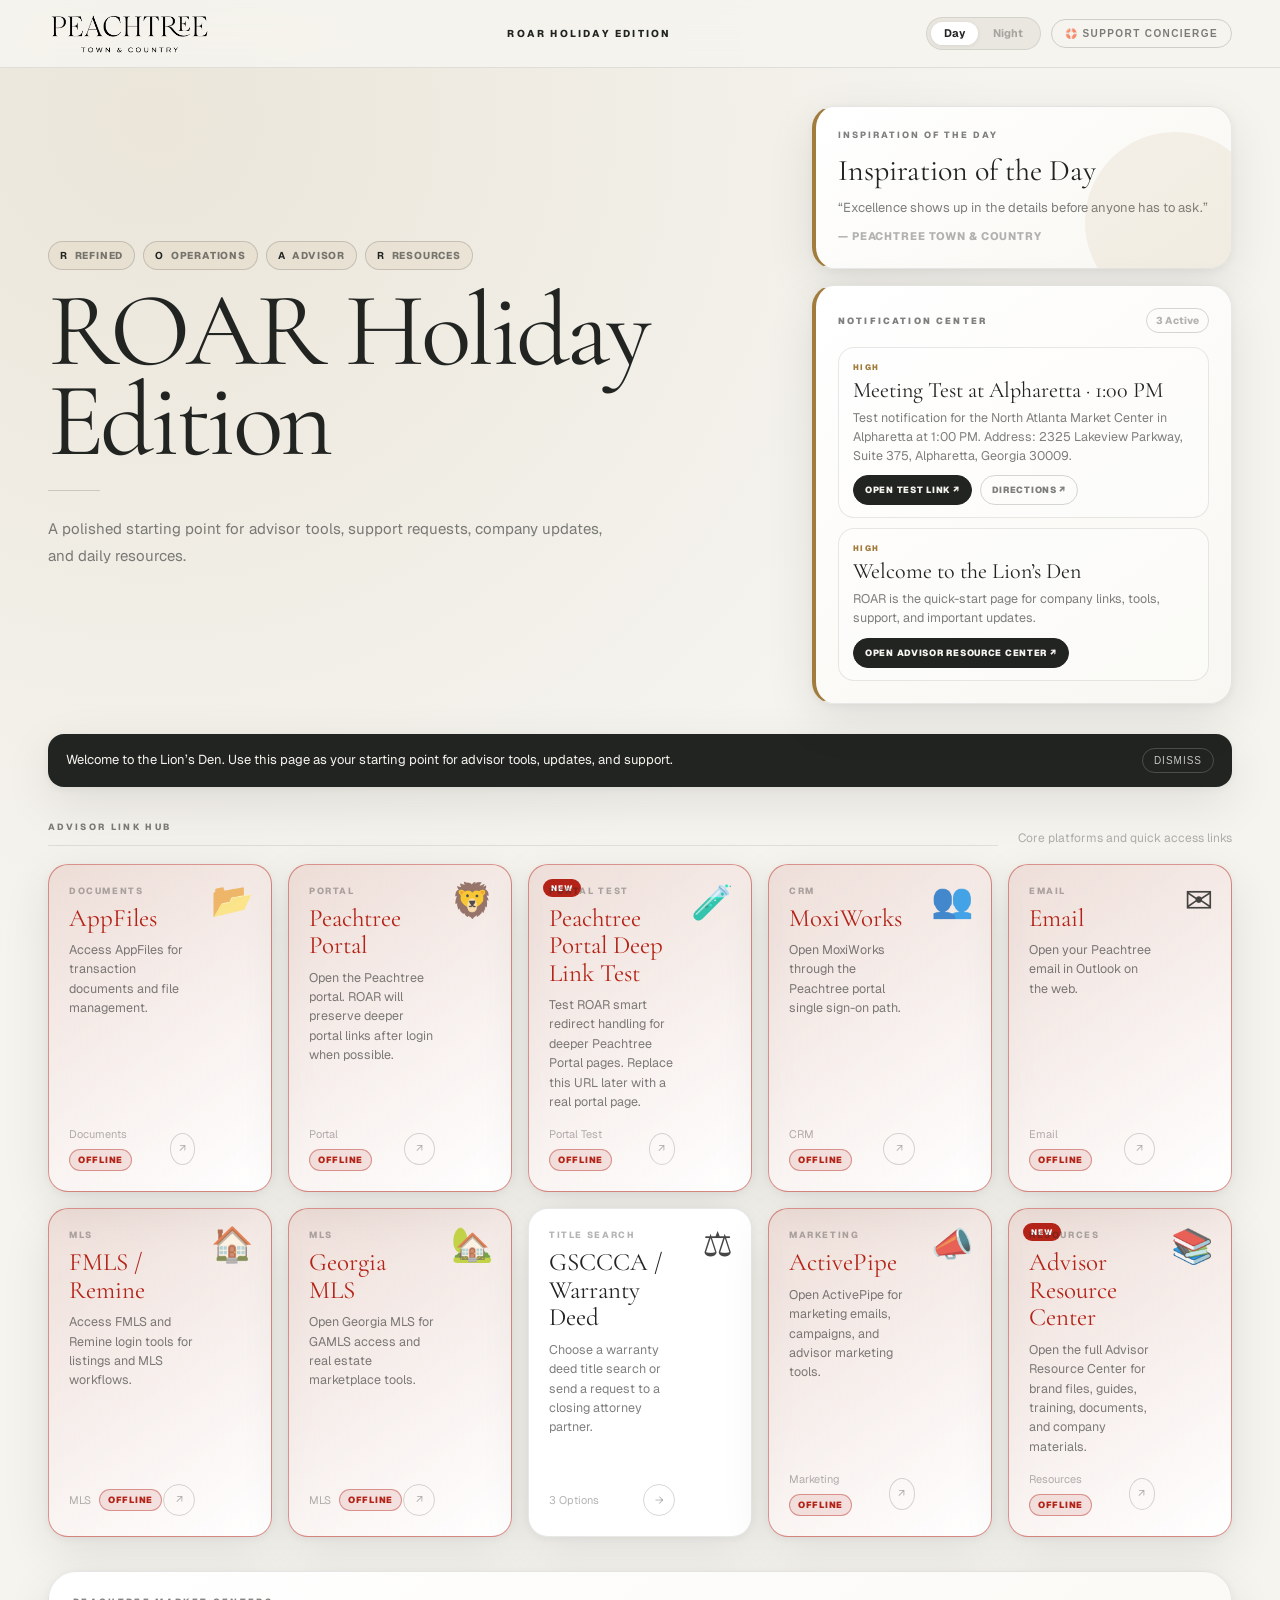
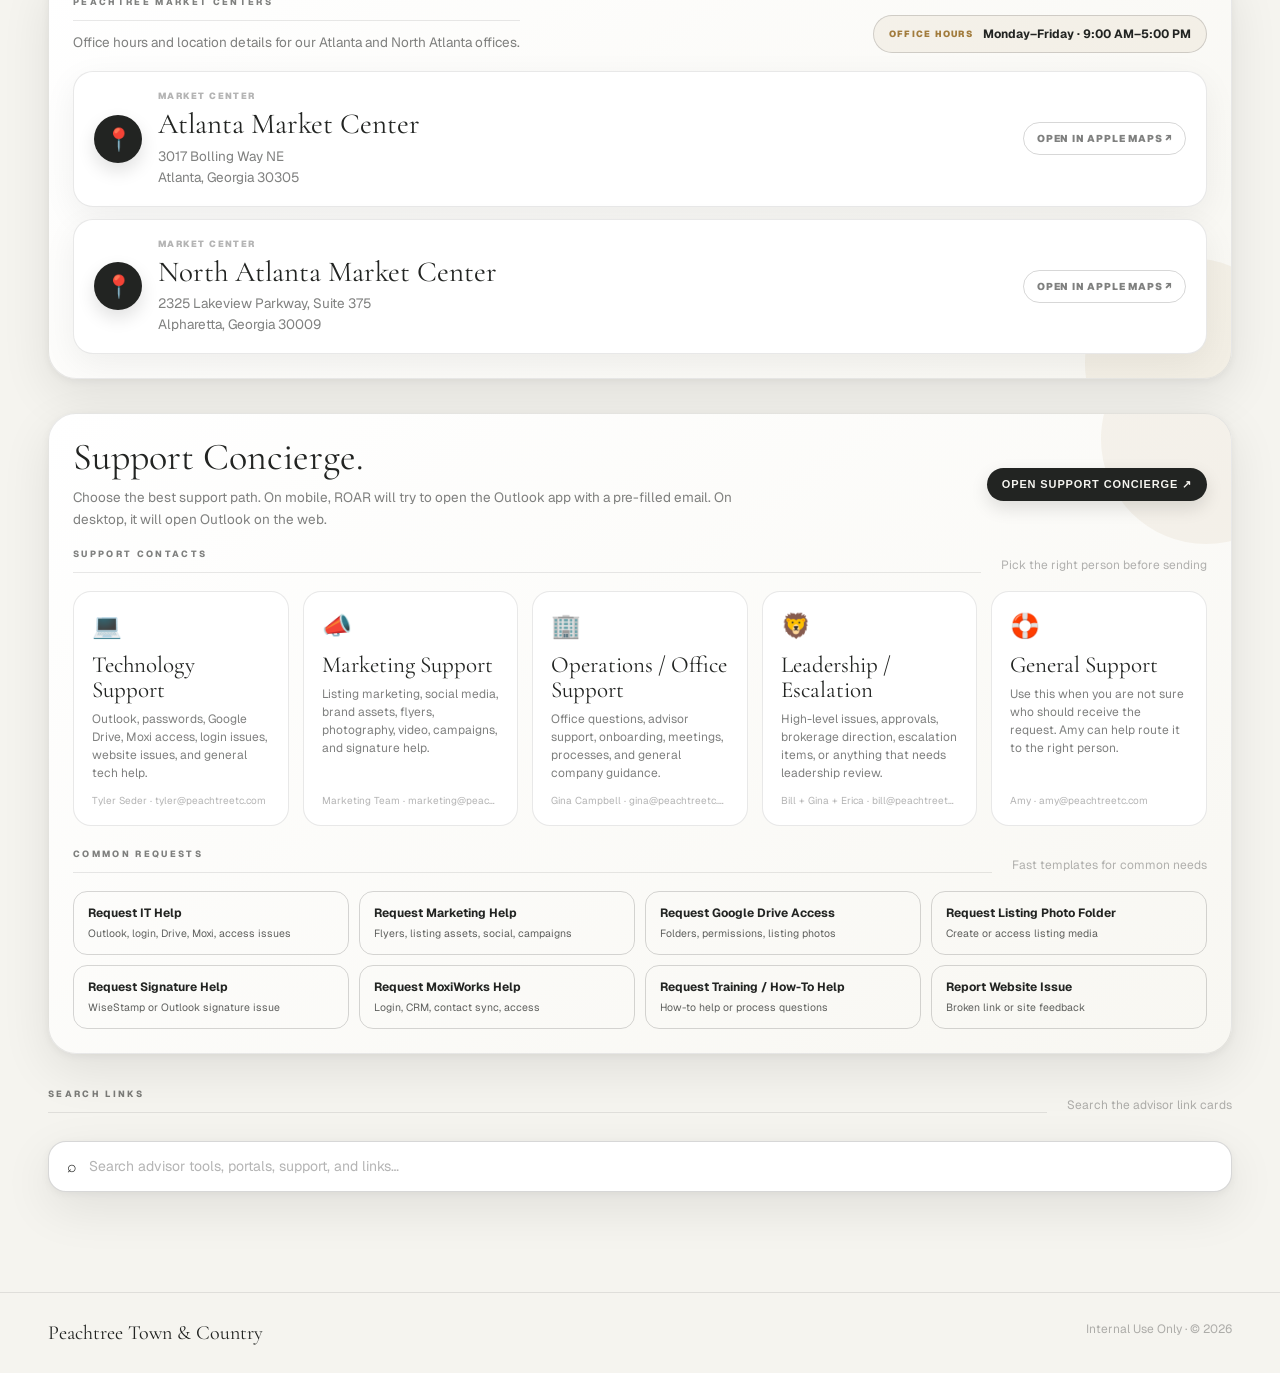
==== commit 8739dfa3: "Update index.html" ====
--- a/index.html
+++ b/index.html
@@ -4,7 +4,7 @@
 <meta charset="UTF-8" />
 <meta name="viewport" content="width=device-width, initial-scale=1.0, viewport-fit=cover" />
 <meta name="apple-mobile-web-app-capable" content="yes" />
-<title>Peachtree · ROAR </title>
+<title>Peachtree · ROAR</title>
 <link rel="preconnect" href="https://fonts.googleapis.com">
 <link href="https://fonts.googleapis.com/css2?family=Cormorant+Garamond:ital,wght@0,300;0,400;0,500;0,600;1,300;1,400;1,500&family=Geist:wght@300;400;500;600;700&display=swap" rel="stylesheet">
 <style>
@@ -348,6 +348,177 @@
   }
 }
 
+
+/* ═══ ROAR brand acronym / normal edition updates ═══ */
+.roar-word{
+  display:inline-flex;
+  align-items:center;
+  gap:.025em;
+  letter-spacing:-.035em;
+}
+.roar-letter{display:inline-block}
+.roar-lion-o{
+  width:.82em;
+  height:.82em;
+  display:inline-flex;
+  align-items:flex-start;
+  justify-content:center;
+  margin:0 .025em;
+  background:transparent;
+  border:0;
+  border-radius:0;
+  box-shadow:none;
+  transform:translateY(-.035em);
+  overflow:visible;
+}
+.roar-lion{
+  width:100%;
+  height:100%;
+  object-fit:contain;
+  display:block;
+  background:transparent;
+  transform:translateY(-.02em);
+}
+.roar-lion-dark{display:none}
+[data-theme="dark"] .roar-lion-light{display:none}
+[data-theme="dark"] .roar-lion-dark{display:block}
+.roar-acronym{
+  display:flex;
+  flex-wrap:wrap;
+  gap:8px;
+  margin:-10px 0 18px;
+  max-width:620px;
+}
+.roar-acronym span{
+  border:1px solid var(--border-2);
+  background:rgba(162,124,61,.07);
+  border-radius:999px;
+  padding:7px 11px;
+  font-size:10px;
+  font-weight:800;
+  letter-spacing:.08em;
+  text-transform:uppercase;
+  color:var(--muted);
+}
+.roar-acronym b{
+  color:var(--text);
+  margin-right:4px;
+}
+.inspiration-card{
+  border-left:4px solid var(--gold);
+}
+.quote-author{
+  display:inline-block;
+  margin-top:8px;
+  color:var(--soft);
+  font-size:11px;
+  font-weight:800;
+  letter-spacing:.08em;
+  text-transform:uppercase;
+}
+.mini-details{
+  display:grid;
+  gap:6px;
+  margin-top:10px;
+  padding-top:10px;
+  border-top:1px solid var(--border);
+}
+.mini-detail{
+  display:grid;
+  grid-template-columns:70px minmax(0,1fr);
+  gap:8px;
+  align-items:start;
+  font-size:12px;
+  line-height:1.4;
+}
+.mini-detail span{
+  font-size:8px;
+  font-weight:900;
+  letter-spacing:.13em;
+  text-transform:uppercase;
+  color:var(--gold);
+}
+.mini-detail strong{
+  font-weight:600;
+  color:var(--text);
+}
+@media(max-width:760px){
+  .roar-acronym{gap:7px;margin-top:-4px}
+  .roar-acronym span{font-size:9px;padding:6px 9px}
+  .mini-detail{grid-template-columns:1fr;gap:2px}
+}
+
+
+/* ═══ ROAR acronym eyebrow update ═══ */
+.roar-eyebrow{
+  display:flex;
+  flex-wrap:wrap;
+  gap:8px;
+  margin-bottom:18px;
+  border:0;
+  padding:0;
+  letter-spacing:normal;
+  text-transform:none;
+}
+.roar-eyebrow span{
+  border:1px solid var(--border-2);
+  background:rgba(162,124,61,.07);
+  border-radius:999px;
+  padding:7px 11px;
+  font-size:10px;
+  font-weight:800;
+  letter-spacing:.08em;
+  text-transform:uppercase;
+  color:var(--muted);
+}
+.roar-eyebrow b{
+  color:var(--text);
+  margin-right:4px;
+}
+.hero-heading br,
+#heroItalic{
+  display:none!important;
+}
+@media(max-width:760px){
+  .roar-eyebrow{gap:7px;margin-bottom:14px}
+  .roar-eyebrow span{font-size:9px;padding:6px 9px}
+}
+
+
+/* ═══ Hero size / placement refinement ═══ */
+.hero{
+  padding-top:38px!important;
+  padding-bottom:30px;
+}
+.hero h1{
+  font-size:clamp(72px,8.2vw,128px)!important;
+  line-height:.86;
+}
+.roar-word{
+  transform:translateY(-2px);
+}
+.roar-lion-o{
+  width:.82em;
+  height:.82em;
+  margin:0 .025em;
+  transform:translateY(.055em);
+}
+.hero-rule{
+  margin:22px 0 24px;
+}
+@media(max-width:760px){
+  .hero{
+    padding-top:26px!important;
+  }
+  .hero h1{
+    font-size:clamp(68px,20vw,92px)!important;
+    line-height:.88;
+  }
+  .hero-rule{
+    margin:18px 0 20px;
+  }
+}
+
 </style>
 <link rel="stylesheet" href="holiday-themes.css">
 </head>
@@ -369,7 +540,7 @@
       <img class="nav-logo nav-logo-dark" src="assets/ptc-nav-logo-dark.png" alt="Peachtree Town & Country" onerror="this.parentElement.classList.add('logo-missing')">
       <span class="fallback">Peachtree Town & Country</span>
     </div>
-    <div class="nav-label" id="navLabel">ROAR Holiday Edition</div>
+    <div class="nav-label" id="navLabel">ROAR</div>
     <div class="nav-right">
       <div class="pill-toggle" onclick="toggleTheme()" title="Toggle theme"><span id="tpLight" class="on">Day</span><span id="tpDark">Night</span></div>
       <button class="support-top" onclick="openSupport()">🛟 Support Concierge</button>
@@ -379,23 +550,28 @@
 <main>
   <section class="hero">
     <div>
-      <div class="eyebrow" id="heroEyebrow">Peachtree Town & Country — Holiday Edition</div>
-      <h1><span id="heroTitle">Advisor</span><br><em id="heroItalic">Hub</em></h1>
+      <div class="eyebrow roar-eyebrow" id="heroEyebrow" aria-label="ROAR meaning">
+        <span><b>R</b> Refined</span>
+        <span><b>O</b> Operations</span>
+        <span><b>A</b> Advisor</span>
+        <span><b>R</b> Resources</span>
+      </div>
+      <h1 class="hero-heading"><span id="heroTitle" class="roar-word" aria-label="ROAR">ROAR</span></h1>
       <div class="hero-rule"></div>
-      <p id="heroDescription">One polished home for advisor links, company resources, training materials, documents, and time-sensitive updates.</p>
+      <p id="heroDescription">A refined home for advisor tools, operations updates, company resources, and daily business access.</p>
     </div>
     <aside class="hero-aside">
+      <div class="today-card inspiration-card">
+        <div class="aside-kicker">Inspiration of the Day</div>
+        <div class="aside-title" id="todayTitle">Refined focus. Better outcomes.</div>
+        <div class="aside-copy" id="todayCopy">A daily thought will appear here.</div>
+      </div>
       <div class="hero-notice-panel">
         <div class="hero-notice-head">
           <div class="hero-notice-title">Notification Center</div>
           <div class="hero-notice-count" id="heroNoticeCount">Current Updates</div>
         </div>
         <div class="hero-notices" id="heroNotifications"></div>
-      </div>
-      <div class="today-card">
-        <div class="aside-kicker">Today at Peachtree</div>
-        <div class="aside-title" id="todayTitle">Everything in one place.</div>
-        <div class="aside-copy" id="todayCopy">Use the updates above for current notices, then jump into the tools and resources advisors use most.</div>
       </div>
     </aside>
   </section>
@@ -437,7 +613,7 @@
     <div class="support-intro">
       <div>
         <h2>Support Concierge.</h2>
-        <p>Choose the best support path. On mobile, ROAR Holiday Edition will try to open the Outlook app with a pre-filled email. On desktop, it will open Outlook on the web.</p>
+        <p>Choose the best support path. On mobile, ROAR will try to open the Outlook app with a pre-filled email. On desktop, it will open Outlook on the web.</p>
       </div>
       <button class="btn btn-primary" onclick="openSupportModal()">Open Support Concierge ↗</button>
     </div>
@@ -467,7 +643,7 @@
       <div>
         <div class="modal-kicker">Support Concierge</div>
         <div class="modal-title">How can we help?</div>
-        <div class="modal-sub">Choose the best contact below. On mobile, ROAR Holiday Edition will try to open the Outlook app with a pre-filled email. On desktop, it will open Outlook on the web.</div>
+        <div class="modal-sub">Choose the best contact below. On mobile, ROAR will try to open the Outlook app with a pre-filled email. On desktop, it will open Outlook on the web.</div>
         <div class="modal-sub-actions">
           <button class="btn btn-primary" onclick="composeGeneralSupport()">General Support Request</button>
           <button class="btn btn-soft" onclick="composeRequest('Report a Website Issue')">Report Website Issue</button>
@@ -486,7 +662,7 @@
       <div>
         <div class="modal-kicker">Google Password Manager</div>
         <div class="modal-title" id="loginAssistTitle">Open Login</div>
-        <div class="modal-sub">ROAR Holiday Edition will open the vendor page. Chrome can then use the saved login from Google Password Manager.</div>
+        <div class="modal-sub">ROAR will open the vendor page. Chrome can then use the saved login from Google Password Manager.</div>
       </div>
       <button class="close" onclick="closeLoginAssistModal()">×</button>
     </div>
@@ -497,20 +673,21 @@
         <div class="login-steps">
           <div class="login-step"><b>1</b><span>Click <strong>Open Login Page</strong>.</span></div>
           <div class="login-step"><b>2</b><span>When Chrome shows the saved Google Password Manager login, choose the advisor’s saved username/password.</span></div>
-          <div class="login-step"><b>3</b><span>If the vendor sends you to the dashboard instead of the exact page, come back to ROAR Holiday Edition and click the card again after you are signed in.</span></div>
+          <div class="login-step"><b>3</b><span>If the vendor sends you to the dashboard instead of the exact page, come back to ROAR and click the card again after you are signed in.</span></div>
         </div>
         <div class="login-actions">
           <button class="btn btn-primary" onclick="launchLoginAssist('new')">Open Login Page ↗</button>
           <button class="btn btn-soft" onclick="launchLoginAssist('same')">Open in Same Tab</button>
           <button class="btn btn-soft" onclick="copyLoginAssistLink()">Copy Link</button>
         </div>
-        <div class="login-note">ROAR Holiday Edition does not store, read, or submit passwords. This only sends the advisor to the correct website so Chrome / Google Password Manager can autofill normally.</div>
+        <div class="login-note">ROAR does not store, read, or submit passwords. This only sends the advisor to the correct website so Chrome / Google Password Manager can autofill normally.</div>
       </div>
     </div>
   </div>
 </div>
 <div class="toast" id="toast"></div>
 <script src="resources.js"></script>
+<script src="inspirations.js"></script>
 <script src="notifications.js"></script>
 <script src="links.js"></script>
 <script src="holiday-effects.js" defer></script>
@@ -531,7 +708,7 @@
   {label:'Request Signature Help',to:'marketing@peachtreetc.com',subject:'Outlook Signature Help Request',hint:'WiseStamp or Outlook signature issue'},
   {label:'Request MoxiWorks Help',to:'tyler@peachtreetc.com',subject:'MoxiWorks Help Request',hint:'Login, CRM, contact sync, access'},
   {label:'Request Training / How-To Help',to:'gina@peachtreetc.com',subject:'Advisor Training / How-To Request',hint:'How-to help or process questions'},
-  {label:'Report Website Issue',to:'tyler@peachtreetc.com',subject:'ROAR Holiday Edition Website Issue',hint:'Broken link or site feedback'}
+  {label:'Report Website Issue',to:'tyler@peachtreetc.com',subject:'ROAR Website Issue',hint:'Broken link or site feedback'}
 ];
 function $(id){return document.getElementById(id)}
 function dataArray(name){if(name==='NOTIFICATIONS')return (typeof NOTIFICATIONS!=='undefined'&&Array.isArray(NOTIFICATIONS))?NOTIFICATIONS:[];if(name==='QUICK_LINKS')return (typeof QUICK_LINKS!=='undefined'&&Array.isArray(QUICK_LINKS))?QUICK_LINKS:[];if(name==='RESOURCES')return (typeof RESOURCES!=='undefined'&&Array.isArray(RESOURCES))?RESOURCES:[];return []}
@@ -545,12 +722,33 @@
 function initTheme(){const saved=localStorage.getItem(LS_THEME)||'light';applyTheme(saved)}
 function applyTheme(t){document.documentElement.setAttribute('data-theme',t);localStorage.setItem(LS_THEME,t);$('tpLight').classList.toggle('on',t==='light');$('tpDark').classList.toggle('on',t==='dark')}
 function toggleTheme(){applyTheme(document.documentElement.getAttribute('data-theme')==='light'?'dark':'light')}
-function applyConfig(){const c=cfg();$('navLabel').textContent=c.navLabel||c.siteName||'ROAR Holiday Edition';$('heroEyebrow').textContent=c.eyebrow||'Peachtree Town & Country — Holiday Edition';$('heroTitle').textContent=c.heroTitle||'ROAR';$('heroItalic').textContent=c.heroItalic||'Advisor Access';$('heroDescription').textContent=c.heroDescription||'One polished home for advisor links and resources.';document.title='Peachtree · '+(c.siteName||'ROAR');buildBanner()}
+function renderRoarWord(){
+  return `<span class="roar-letter">R</span><span class="roar-lion-o" aria-hidden="true"><img class="roar-lion roar-lion-light" src="assets/ptc-emblem-light.png" alt=""><img class="roar-lion roar-lion-dark" src="assets/ptc-emblem-dark.png" alt=""></span><span class="roar-letter">A</span><span class="roar-letter">R</span>`;
+}
+function renderRoarEyebrow(){
+  return `<span><b>R</b> Refined</span><span><b>O</b> Operations</span><span><b>A</b> Advisor</span><span><b>R</b> Resources</span>`;
+}
+function applyConfig(){const c=cfg();$('navLabel').textContent=c.navLabel||c.siteName||'ROAR';const eyebrow=$('heroEyebrow');if(eyebrow){eyebrow.classList.add('roar-eyebrow');eyebrow.innerHTML=renderRoarEyebrow();}const title=c.heroTitle||'ROAR';if(String(title).trim().toUpperCase()==='ROAR'){$('heroTitle').innerHTML=renderRoarWord();}else{$('heroTitle').textContent=title;}if($('heroItalic')){$('heroItalic').textContent='';$('heroItalic').style.display='none';}$('heroDescription').textContent=c.heroDescription||'A refined home for advisor tools, operations updates, company resources, and daily business access.';document.title='Peachtree · '+(c.siteName||'ROAR');buildBanner()}
 function buildBanner(){const c=cfg();const bar=$('announceBanner');if(!c.announcementActive||!c.announcementText||localStorage.getItem(LS_BANNER)===c.announcementText){bar.classList.remove('show');return} $('announceMsg').textContent=c.announcementText;bar.classList.add('show')}
 function dismissBanner(){const c=cfg();if(c.announcementText)localStorage.setItem(LS_BANNER,c.announcementText);$('announceBanner').classList.remove('show')}
 function activeNotifications(){return dataArray('NOTIFICATIONS').filter(n=>n&&n.active!==false)}
-function renderNotifications(){const grid=$('heroNotifications');const count=$('heroNoticeCount');const notes=activeNotifications();grid.innerHTML='';if(count)count.textContent=notes.length?notes.length+' Active':'No Active Notices';if(!notes.length){grid.innerHTML='<div class="mini-notice"><div class="mini-title">All clear.</div><div class="mini-msg">No active notifications right now.</div></div>';return}notes.slice(0,3).forEach(n=>{const has=!isPlaceholder(n.url);const hasSecond=!isPlaceholder(n.secondaryUrl);const copyValue=(n.copyText||((n.title||'')+"\n"+(n.message||'')));const card=document.createElement('article');card.className='mini-notice '+(n.priority||'normal');card.innerHTML=`<div class="mini-meta">${safe(n.priority||'notice')}</div><div class="mini-title">${safe(n.title||'Notice')}</div><div class="mini-msg">${safe(n.message||'')}</div><div class="mini-actions">${has?`<a class="mini-btn primary" href="${safe(n.url)}" target="_blank" rel="noopener">${safe(n.linkText||'Open Link')} ↗</a>`:''}${hasSecond?`<a class="mini-btn" href="${safe(n.secondaryUrl)}" target="_blank" rel="noopener">${safe(n.secondaryLinkText||'Open Link')} ↗</a>`:''}<button class="mini-btn" onclick='copyText(${JSON.stringify(copyValue)})'>Copy Text</button></div>`;grid.appendChild(card)})}
-function renderQuickLinks(items=dataArray('QUICK_LINKS')){const grid=$('quickLinksGrid');grid.innerHTML='';visibleQuickLinks(items).forEach((r,i)=>{const disabled=!itemHasContent(r);const folder=isFolder(r);const login=isLoginAssist(r);const key=linkStatusKey(r);const status=key?LINK_STATUS[key]:null;const card=document.createElement('article');card.className='tool-card'+(disabled?' disabled':'')+(login?' login-ready':'')+(status&&status.state==='offline'?' status-offline':'');if(key)card.dataset.statusKey=key;card.onclick=()=>!disabled&&openItem(r);const footerLabel=disabled?'Needs link':(folder?(r.children.length+' Options'):(isPeachtreeDeepLink(r.url)?'Smart Redirect Test':(login?'Chrome Autofill Ready':safe(r.type||'Open'))));const statusHtml=renderStatusBadge(status);card.innerHTML=`${r.isNew?'<div class="new-badge">New</div>':''}<div class="tool-icon">${safe(r.icon||'🔗')}</div><div class="tool-type">${safe(r.section||r.type||'Link')}</div><div class="tool-title">${safe(r.label||'Untitled')}</div><div class="tool-desc">${safe(r.desc||'')}</div><div class="tool-footer"><span class="tool-footer-left"><span>${footerLabel}</span>${statusHtml}</span><span class="arrow">${folder?'→':'↗'}</span></div>`;grid.appendChild(card)});applyRenderedStatuses()}
+function renderNotifications(){
+  const grid=$('heroNotifications');const count=$('heroNoticeCount');const notes=activeNotifications();grid.innerHTML='';
+  if(count)count.textContent=notes.length?notes.length+' Active':'No Active Notices';
+  if(!notes.length){grid.innerHTML='<div class="mini-notice"><div class="mini-title">All clear.</div><div class="mini-msg">No active notifications right now.</div></div>';return}
+  notes.slice(0,2).forEach(n=>{
+    const has=!isPlaceholder(n.url);const hasSecond=!isPlaceholder(n.secondaryUrl);
+    const details=[
+      n.date?['Date',n.date]:null,
+      n.time?['Time',n.time]:null,
+      n.location?['Location',n.location]:null
+    ].filter(Boolean).map(d=>`<div class="mini-detail"><span>${safe(d[0])}</span><strong>${safe(d[1])}</strong></div>`).join('');
+    const card=document.createElement('article');card.className='mini-notice '+(n.priority||'normal');
+    card.innerHTML=`<div class="mini-meta">${safe(n.priority||'notice')}</div><div class="mini-title">${safe(n.title||'Notice')}</div><div class="mini-msg">${safe(n.message||'')}</div>${details?`<div class="mini-details">${details}</div>`:''}<div class="mini-actions">${has?`<a class="mini-btn primary" href="${safe(n.url)}" target="_blank" rel="noopener">${safe(n.linkText||'Online Link')} ↗</a>`:''}${hasSecond?`<a class="mini-btn" href="${safe(n.secondaryUrl)}" target="_blank" rel="noopener">${safe(n.secondaryLinkText||'Directions')} ↗</a>`:''}</div>`;
+    grid.appendChild(card)
+  })
+}
+function renderQuickLinks(items=dataArray('QUICK_LINKS')){const grid=$('quickLinksGrid');grid.innerHTML='';visibleQuickLinks(items).forEach((r,i)=>{const disabled=!itemHasContent(r);const folder=isFolder(r);const login=isLoginAssist(r);const key=linkStatusKey(r);const status=key?LINK_STATUS[key]:null;const card=document.createElement('article');card.className='tool-card'+(disabled?' disabled':'')+(login?' login-ready':'')+(status&&status.state==='offline'?' status-offline':'');if(key)card.dataset.statusKey=key;card.onclick=()=>!disabled&&openItem(r);const footerLabel=disabled?'Needs link':(folder?(r.children.length+' Options'):(login?'Chrome Autofill Ready':safe(r.type||'Open')));const statusHtml=renderStatusBadge(status);card.innerHTML=`${r.isNew?'<div class="new-badge">New</div>':''}<div class="tool-icon">${safe(r.icon||'🔗')}</div><div class="tool-type">${safe(r.type||r.section||'Link')}</div><div class="tool-title">${safe(r.label||'Untitled')}</div><div class="tool-desc">${safe(r.desc||'')}</div><div class="tool-footer"><span class="tool-footer-left"><span>${footerLabel}</span>${statusHtml}</span><span class="arrow">${folder?'→':'↗'}</span></div>`;grid.appendChild(card)});applyRenderedStatuses()}
 function getSections(){const set=new Set(['all']);dataArray('RESOURCES').forEach(r=>set.add((r.section||r.type||'Resources').toLowerCase()));return [...set]}
 function renderChips(){const chips=$('filterChips');chips.innerHTML='';getSections().forEach(s=>{const b=document.createElement('button');b.className='chip'+(s===activeFilter?' active':'');b.textContent=s==='all'?'All':titleCase(s);b.onclick=()=>{activeFilter=s;renderChips();renderResources()};chips.appendChild(b)})}
 function titleCase(s){return String(s).replace(/\w\S*/g,t=>t[0].toUpperCase()+t.slice(1))}
@@ -709,9 +907,26 @@
 function openSupportModal(){$('supportModal').classList.add('open');document.body.style.overflow='hidden'}
 function closeSupportModal(){$('supportModal').classList.remove('open');document.body.style.overflow=''}
 function renderSupportCards(){const grid=$('supportGrid');const modal=$('supportModalGrid');const req=$('requestGrid');grid.innerHTML='';modal.innerHTML='';req.innerHTML='';SUPPORT_CONTACTS.forEach(c=>{const card=document.createElement('article');card.className='support-card';card.onclick=()=>composeTo(c);card.innerHTML=`<div class="support-ico">${c.icon}</div><div class="support-name">${safe(c.title)}</div><div class="support-desc">${safe(c.desc)}</div><div class="support-email">${safe(c.person)} · ${safe(c.email)}</div>`;grid.appendChild(card);const choice=document.createElement('article');choice.className='support-choice';choice.onclick=()=>composeTo(c);choice.innerHTML=`<div class="choice-ico">${c.icon}</div><div><div class="choice-person">${safe(c.person)}</div><div class="choice-title">${safe(c.title)}</div><div class="choice-desc">${safe(c.desc)}</div><div class="choice-email">${safe(c.email)}</div></div>`;modal.appendChild(choice)});REQUEST_TYPES.forEach(r=>{const b=document.createElement('button');b.className='request-btn';b.onclick=()=>composeRequest(r.label);b.innerHTML=`<strong>${safe(r.label)}</strong><span>${safe(r.hint)}</span>`;req.appendChild(b)})}
+
+function quotePool(){return (typeof INSPIRATION_QUOTES!=='undefined'&&Array.isArray(INSPIRATION_QUOTES)&&INSPIRATION_QUOTES.length)?INSPIRATION_QUOTES:[
+  {title:'Inspiration of the Day',quote:'Excellence shows up in the details before anyone has to ask.',author:'Peachtree Town & Country'}
+]}
+function renderInspiration(){
+  const quotes=quotePool();
+  let idx=Math.floor(Math.random()*quotes.length);
+  const last=Number(sessionStorage.getItem('roar_last_quote_idx'));
+  if(quotes.length>1&&idx===last){
+    idx=(idx+1+Math.floor(Math.random()*(quotes.length-1)))%quotes.length;
+  }
+  sessionStorage.setItem('roar_last_quote_idx',String(idx));
+  const q=quotes[idx]||quotes[0];
+  if($('todayTitle'))$('todayTitle').textContent=q.title||'Inspiration of the Day';
+  if($('todayCopy'))$('todayCopy').innerHTML='“'+safe(q.quote||'Excellence is built one detail at a time.')+'”'+(q.author?'<br><span class="quote-author">— '+safe(q.author)+'</span>':'');
+}
+
 function hideSplash(force){const s=$('splash');if(!s)return;s.classList.add('hide')}
 function adminShortcut(e){const typing=['INPUT','TEXTAREA','SELECT'].includes(document.activeElement?.tagName);if(typing)return;if((e.metaKey||e.ctrlKey)&&e.altKey&&e.code==='KeyA'){e.preventDefault();location.href='admin.html'}}
-function init(){initTheme();applyConfig();renderNotifications();renderQuickLinks();renderSupportCards();runOneTimeLinkStatusCheck();document.addEventListener('keydown',adminShortcut);setTimeout(()=>hideSplash(false),1300)}
+function init(){initTheme();applyConfig();renderInspiration();renderNotifications();renderQuickLinks();renderSupportCards();runOneTimeLinkStatusCheck();document.addEventListener('keydown',adminShortcut);setTimeout(()=>hideSplash(false),1300)}
 init();
 </script>
 </body>
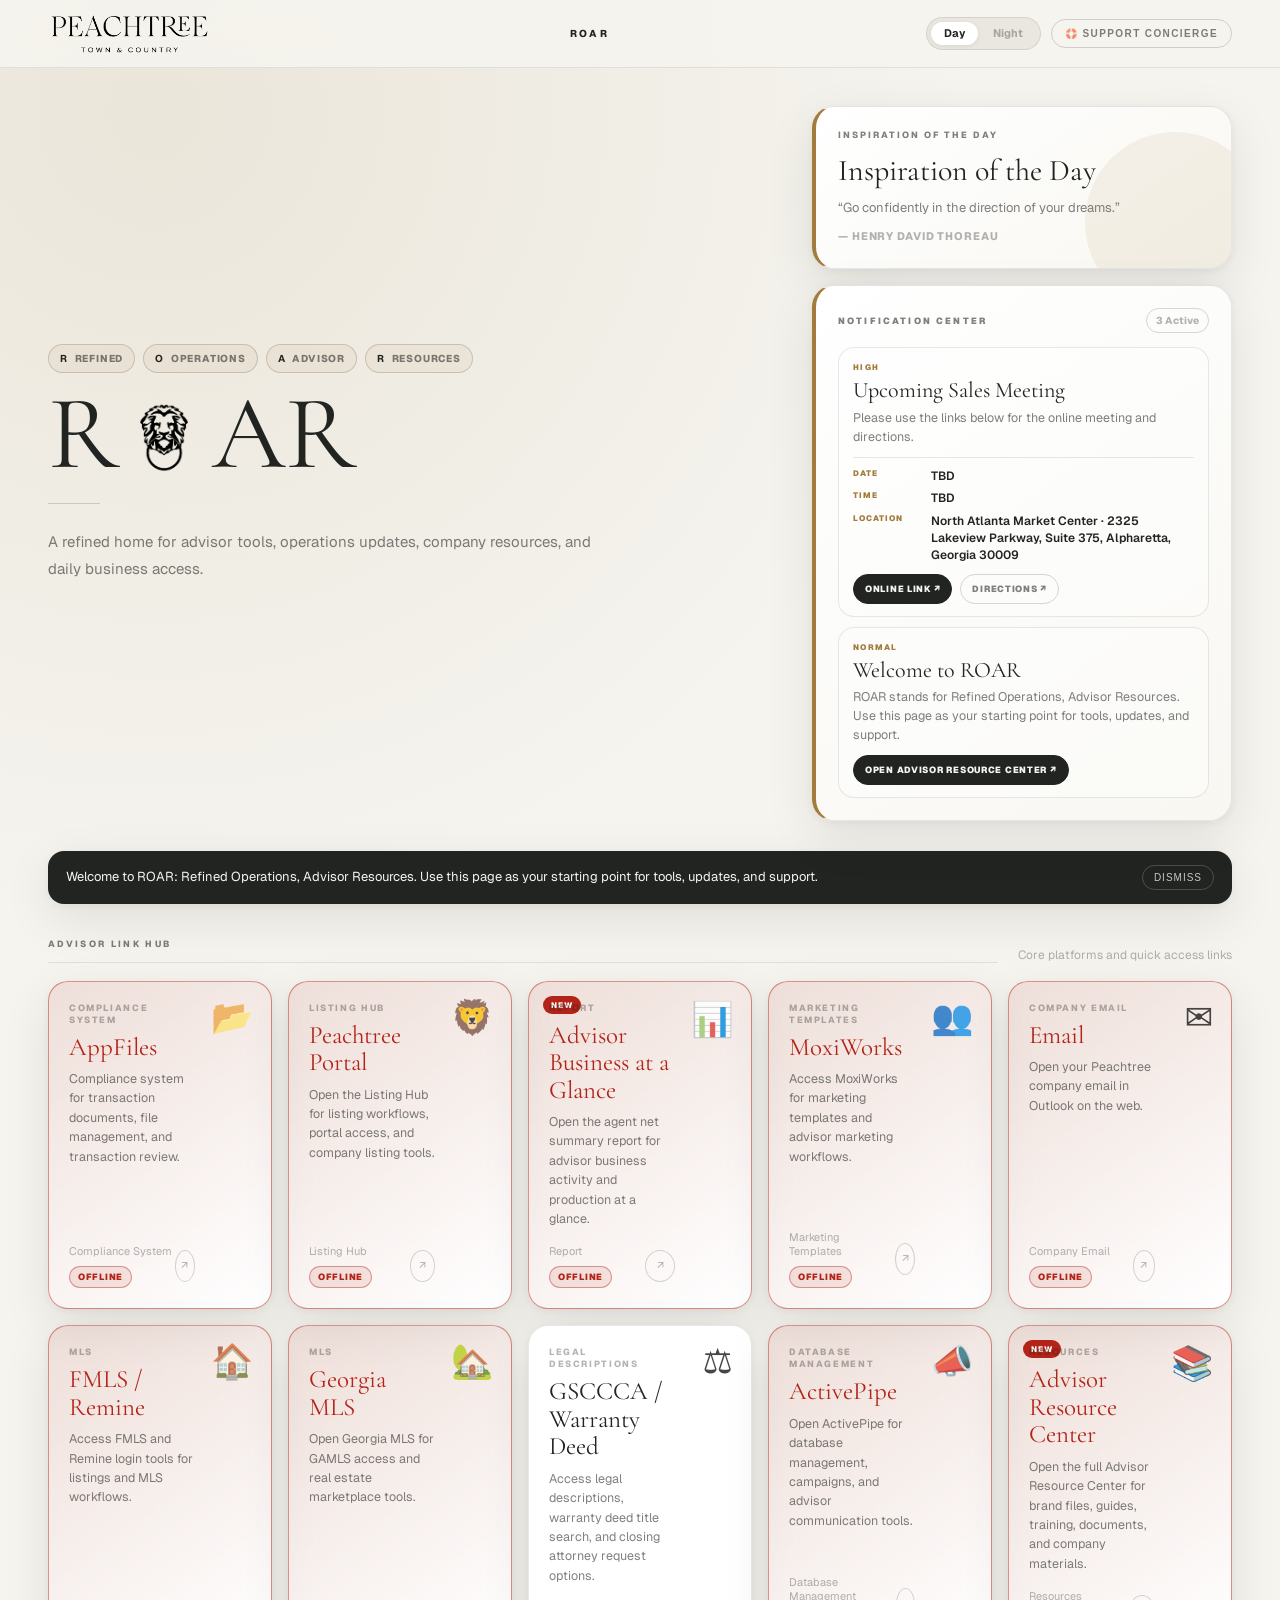
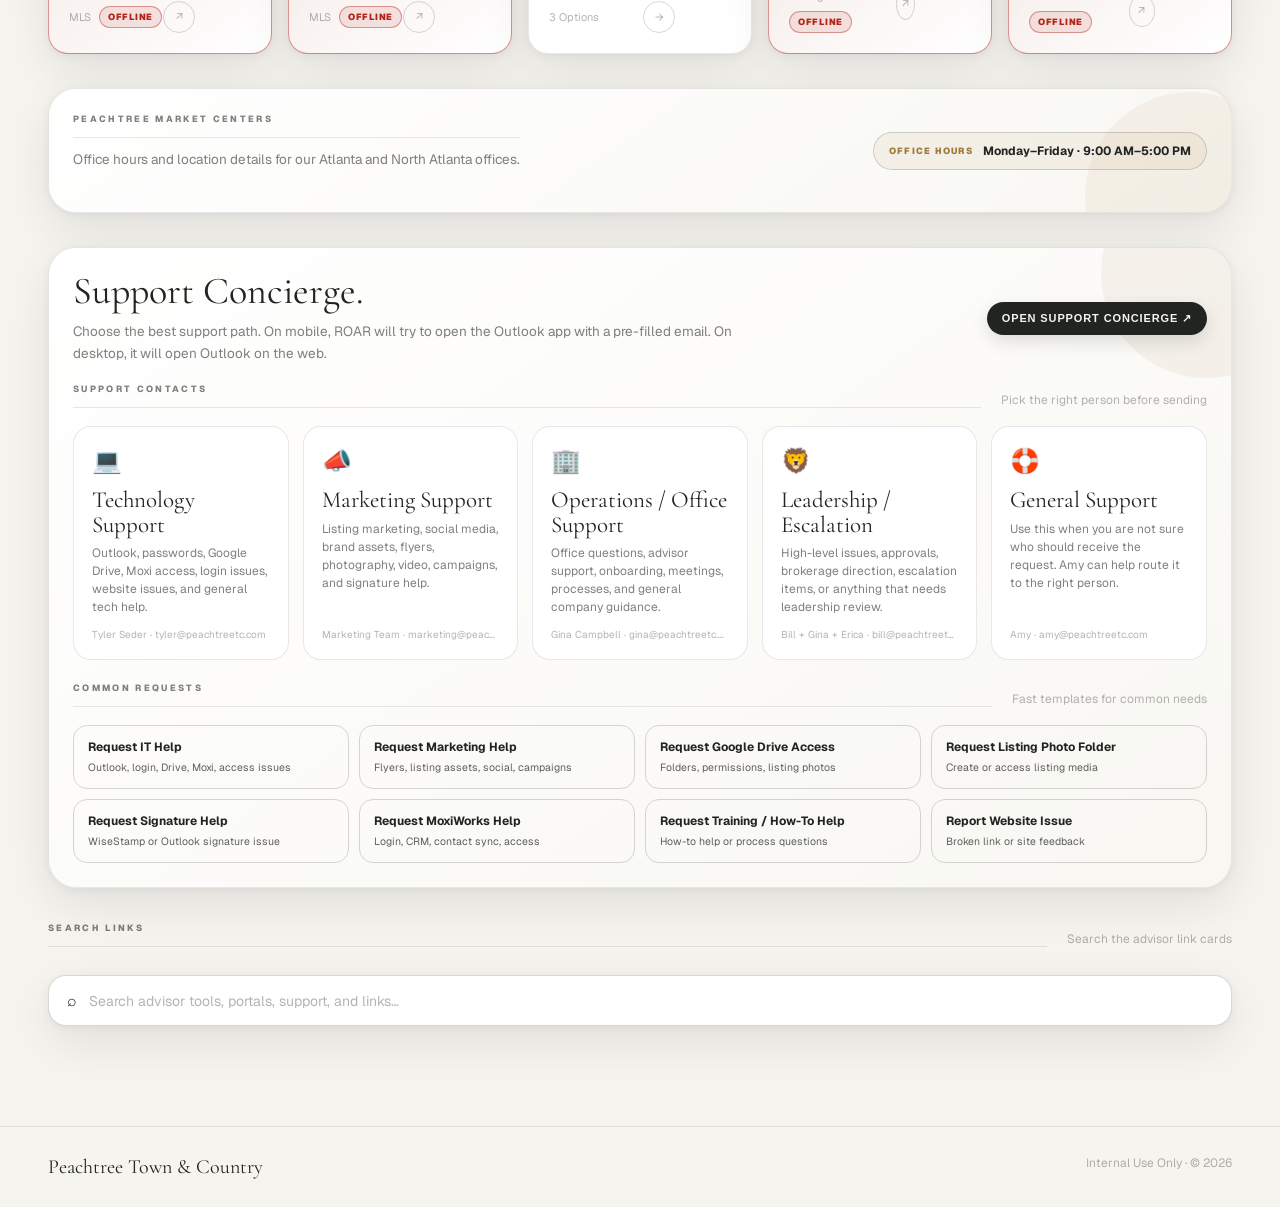
==== commit fbcfa8dc: "Update index.html" ====
--- a/index.html
+++ b/index.html
@@ -518,6 +518,45 @@
     margin:18px 0 20px;
   }
 }
+
+
+/* ═══ Admin-managed sections ═══ */
+.whats-new-grid{
+  grid-template-columns:repeat(3,minmax(0,1fr));
+}
+.whats-new-card{
+  min-height:145px;
+}
+.what-tag{
+  display:inline-flex;
+  align-items:center;
+  width:max-content;
+  border:1px solid var(--border-2);
+  border-radius:999px;
+  padding:5px 9px;
+  font-size:8px;
+  font-weight:900;
+  letter-spacing:.12em;
+  text-transform:uppercase;
+  color:var(--gold);
+  background:rgba(162,124,61,.07);
+  margin-bottom:9px;
+}
+.featured-badge{
+  position:absolute;
+  top:14px;
+  right:14px;
+  background:var(--gold);
+  color:white;
+  border-radius:999px;
+  font-size:8px;
+  font-weight:900;
+  letter-spacing:.12em;
+  padding:4px 8px;
+  text-transform:uppercase;
+}
+@media(max-width:1100px){.whats-new-grid{grid-template-columns:1fr 1fr}}
+@media(max-width:760px){.whats-new-grid{grid-template-columns:1fr}}
 
 </style>
 <link rel="stylesheet" href="holiday-themes.css">
@@ -583,31 +622,16 @@
   <section class="office-section" id="officeInfo">
     <div class="office-head">
       <div>
-        <div class="section-kicker">Peachtree Market Centers</div>
-        <p class="office-copy">Office hours and location details for our Atlanta and North Atlanta offices.</p>
+        <div class="section-kicker" id="officeSectionTitle">Peachtree Market Centers</div>
+        <p class="office-copy" id="officeCopy">Office hours and location details for our Atlanta and North Atlanta offices.</p>
       </div>
-      <div class="hours-pill"><span>Office Hours</span><strong>Monday–Friday · 9:00 AM–5:00 PM</strong></div>
+      <div class="hours-pill"><span id="officeHoursLabel">Office Hours</span><strong id="officeHoursText">Monday–Friday · 9:00 AM–5:00 PM</strong></div>
     </div>
-    <div class="office-list">
-      <a class="office-card" href="https://maps.apple.com/?q=3017+Bolling+Way+NE+Atlanta+GA+30305" target="_blank" rel="noopener" aria-label="Open Atlanta Market Center in Apple Maps">
-        <div class="office-pin">📍</div>
-        <div>
-          <div class="office-eyebrow">Market Center</div>
-          <div class="office-name">Atlanta Market Center</div>
-          <div class="office-address">3017 Bolling Way NE<br>Atlanta, Georgia 30305</div>
-        </div>
-        <div class="office-action">Open in Apple Maps ↗</div>
-      </a>
-      <a class="office-card" href="https://maps.apple.com/?q=2325+Lakeview+Parkway+Suite+375+Alpharetta+GA+30009" target="_blank" rel="noopener" aria-label="Open North Atlanta Market Center in Apple Maps">
-        <div class="office-pin">📍</div>
-        <div>
-          <div class="office-eyebrow">Market Center</div>
-          <div class="office-name">North Atlanta Market Center</div>
-          <div class="office-address">2325 Lakeview Parkway, Suite 375<br>Alpharetta, Georgia 30009</div>
-        </div>
-        <div class="office-action">Open in Apple Maps ↗</div>
-      </a>
-    </div>
+    <div class="office-list" id="officeList"></div>
+  </section>
+  <section class="section whats-new-section" id="whatsNewSection">
+    <div class="section-top"><div class="section-kicker">What’s New in ROAR</div><div class="section-note">Recent updates and changes</div></div>
+    <div class="notification-grid whats-new-grid" id="whatsNewGrid"></div>
   </section>
   <section class="support-section" id="supportSection">
     <div class="support-intro">
@@ -690,17 +714,20 @@
 <script src="inspirations.js"></script>
 <script src="notifications.js"></script>
 <script src="links.js"></script>
+<script src="whats-new.js"></script>
+<script src="offices.js"></script>
+<script src="support.js"></script>
 <script src="holiday-effects.js" defer></script>
 <script>
 const LS_THEME='ptc_theme_v2';const LS_BANNER='ptc_banner_dismissed_v2';let activeFilter='all';let folderStack=[];let searchTerm='';
-const SUPPORT_CONTACTS=[
+const DEFAULT_SUPPORT_CONTACTS=[
   {key:'tech',icon:'💻',title:'Technology Support',person:'Tyler Seder',email:'tyler@peachtreetc.com',desc:'Outlook, passwords, Google Drive, Moxi access, login issues, website issues, and general tech help.',subject:'Advisor Technology Support Request'},
   {key:'marketing',icon:'📣',title:'Marketing Support',person:'Marketing Team',email:'marketing@peachtreetc.com',desc:'Listing marketing, social media, brand assets, flyers, photography, video, campaigns, and signature help.',subject:'Advisor Marketing Support Request'},
   {key:'operations',icon:'🏢',title:'Operations / Office Support',person:'Gina Campbell',email:'gina@peachtreetc.com',desc:'Office questions, advisor support, onboarding, meetings, processes, and general company guidance.',subject:'Advisor Office / Operations Support Request'},
   {key:'leadership',icon:'🦁',title:'Leadership / Escalation',person:'Bill + Gina + Erica',email:'bill@peachtreetc.com;gina@peachtreetc.com;erica@peachtreetc.com',desc:'High-level issues, approvals, brokerage direction, escalation items, or anything that needs leadership review.',subject:'Advisor Leadership / Escalation Request'},
   {key:'general',icon:'🛟',title:'General Support',person:'Amy',email:'amy@peachtreetc.com',desc:'Use this when you are not sure who should receive the request. Amy can help route it to the right person.',subject:'Advisor General Support Request'}
 ];
-const REQUEST_TYPES=[
+const DEFAULT_REQUEST_TYPES=[
   {label:'Request IT Help',to:'tyler@peachtreetc.com',subject:'Advisor IT Help Request',hint:'Outlook, login, Drive, Moxi, access issues'},
   {label:'Request Marketing Help',to:'marketing@peachtreetc.com',subject:'Advisor Marketing Help Request',hint:'Flyers, listing assets, social, campaigns'},
   {label:'Request Google Drive Access',to:'tyler@peachtreetc.com;marketing@peachtreetc.com',subject:'Google Drive Access Request',hint:'Folders, permissions, listing photos'},
@@ -710,8 +737,11 @@
   {label:'Request Training / How-To Help',to:'gina@peachtreetc.com',subject:'Advisor Training / How-To Request',hint:'How-to help or process questions'},
   {label:'Report Website Issue',to:'tyler@peachtreetc.com',subject:'ROAR Website Issue',hint:'Broken link or site feedback'}
 ];
+function supportContacts(){return (typeof SUPPORT_CONTACTS!=='undefined'&&Array.isArray(SUPPORT_CONTACTS)&&SUPPORT_CONTACTS.length)?SUPPORT_CONTACTS:DEFAULT_SUPPORT_CONTACTS}
+function requestTypes(){return (typeof REQUEST_TYPES!=='undefined'&&Array.isArray(REQUEST_TYPES)&&REQUEST_TYPES.length)?REQUEST_TYPES:DEFAULT_REQUEST_TYPES}
+
 function $(id){return document.getElementById(id)}
-function dataArray(name){if(name==='NOTIFICATIONS')return (typeof NOTIFICATIONS!=='undefined'&&Array.isArray(NOTIFICATIONS))?NOTIFICATIONS:[];if(name==='QUICK_LINKS')return (typeof QUICK_LINKS!=='undefined'&&Array.isArray(QUICK_LINKS))?QUICK_LINKS:[];if(name==='RESOURCES')return (typeof RESOURCES!=='undefined'&&Array.isArray(RESOURCES))?RESOURCES:[];return []}
+function dataArray(name){if(name==='NOTIFICATIONS')return (typeof NOTIFICATIONS!=='undefined'&&Array.isArray(NOTIFICATIONS))?NOTIFICATIONS:[];if(name==='QUICK_LINKS')return (typeof QUICK_LINKS!=='undefined'&&Array.isArray(QUICK_LINKS))?QUICK_LINKS:[];if(name==='RESOURCES')return (typeof RESOURCES!=='undefined'&&Array.isArray(RESOURCES))?RESOURCES:[];if(name==='WHATS_NEW')return (typeof WHATS_NEW!=='undefined'&&Array.isArray(WHATS_NEW))?WHATS_NEW:[];return []}
 function cfg(){return (typeof SITE_CONFIG==='object'&&SITE_CONFIG)?SITE_CONFIG:{}}
 function safe(s){return String(s||'').replace(/[&<>'"]/g,c=>({'&':'&amp;','<':'&lt;','>':'&gt;',"'":'&#39;','"':'&quot;'}[c]))}
 function isPlaceholder(url){return !url||url==='PASTE_LINK_HERE'||url==='PASTE_MEETING_LINK_HERE'}
@@ -728,10 +758,31 @@
 function renderRoarEyebrow(){
   return `<span><b>R</b> Refined</span><span><b>O</b> Operations</span><span><b>A</b> Advisor</span><span><b>R</b> Resources</span>`;
 }
-function applyConfig(){const c=cfg();$('navLabel').textContent=c.navLabel||c.siteName||'ROAR';const eyebrow=$('heroEyebrow');if(eyebrow){eyebrow.classList.add('roar-eyebrow');eyebrow.innerHTML=renderRoarEyebrow();}const title=c.heroTitle||'ROAR';if(String(title).trim().toUpperCase()==='ROAR'){$('heroTitle').innerHTML=renderRoarWord();}else{$('heroTitle').textContent=title;}if($('heroItalic')){$('heroItalic').textContent='';$('heroItalic').style.display='none';}$('heroDescription').textContent=c.heroDescription||'A refined home for advisor tools, operations updates, company resources, and daily business access.';document.title='Peachtree · '+(c.siteName||'ROAR');buildBanner()}
+function normalizeSeason(value){
+  const allowed=['default','christmas','halloween'];
+  const v=String(value||'default').toLowerCase().trim();
+  return allowed.includes(v)?v:'default';
+}
+function applySeasonFromConfig(){
+  const c=cfg();
+  const season=normalizeSeason(c.activeTheme||c.theme||'default');
+  document.body.dataset.season=season;
+  if(window.ROARHoliday&&typeof window.ROARHoliday.setSeason==='function'){
+    window.ROARHoliday.setSeason(season);
+  }
+}
+function applyConfig(){const c=cfg();applySeasonFromConfig();$('navLabel').textContent=c.navLabel||c.siteName||'ROAR';const eyebrow=$('heroEyebrow');if(eyebrow){eyebrow.classList.add('roar-eyebrow');eyebrow.innerHTML=renderRoarEyebrow();}const title=c.heroTitle||'ROAR';if(String(title).trim().toUpperCase()==='ROAR'){$('heroTitle').innerHTML=renderRoarWord();}else{$('heroTitle').textContent=title;}if($('heroItalic')){$('heroItalic').textContent='';$('heroItalic').style.display='none';}$('heroDescription').textContent=c.heroDescription||'A refined home for advisor tools, operations updates, company resources, and daily business access.';document.title='Peachtree · '+(c.siteName||'ROAR');buildBanner()}
 function buildBanner(){const c=cfg();const bar=$('announceBanner');if(!c.announcementActive||!c.announcementText||localStorage.getItem(LS_BANNER)===c.announcementText){bar.classList.remove('show');return} $('announceMsg').textContent=c.announcementText;bar.classList.add('show')}
 function dismissBanner(){const c=cfg();if(c.announcementText)localStorage.setItem(LS_BANNER,c.announcementText);$('announceBanner').classList.remove('show')}
-function activeNotifications(){return dataArray('NOTIFICATIONS').filter(n=>n&&n.active!==false)}
+function notificationInWindow(n){
+  const today=new Date();today.setHours(0,0,0,0);
+  function parseDate(v){if(!v)return null;const d=new Date(v+'T00:00:00');return isNaN(d)?null:d}
+  const start=parseDate(n.startDate);const end=parseDate(n.endDate||n.expires);
+  if(start&&today<start)return false;
+  if(end&&today>end)return false;
+  return true;
+}
+function activeNotifications(){return dataArray('NOTIFICATIONS').filter(n=>n&&n.active!==false&&notificationInWindow(n))}
 function renderNotifications(){
   const grid=$('heroNotifications');const count=$('heroNoticeCount');const notes=activeNotifications();grid.innerHTML='';
   if(count)count.textContent=notes.length?notes.length+' Active':'No Active Notices';
@@ -748,7 +799,7 @@
     grid.appendChild(card)
   })
 }
-function renderQuickLinks(items=dataArray('QUICK_LINKS')){const grid=$('quickLinksGrid');grid.innerHTML='';visibleQuickLinks(items).forEach((r,i)=>{const disabled=!itemHasContent(r);const folder=isFolder(r);const login=isLoginAssist(r);const key=linkStatusKey(r);const status=key?LINK_STATUS[key]:null;const card=document.createElement('article');card.className='tool-card'+(disabled?' disabled':'')+(login?' login-ready':'')+(status&&status.state==='offline'?' status-offline':'');if(key)card.dataset.statusKey=key;card.onclick=()=>!disabled&&openItem(r);const footerLabel=disabled?'Needs link':(folder?(r.children.length+' Options'):(login?'Chrome Autofill Ready':safe(r.type||'Open')));const statusHtml=renderStatusBadge(status);card.innerHTML=`${r.isNew?'<div class="new-badge">New</div>':''}<div class="tool-icon">${safe(r.icon||'🔗')}</div><div class="tool-type">${safe(r.type||r.section||'Link')}</div><div class="tool-title">${safe(r.label||'Untitled')}</div><div class="tool-desc">${safe(r.desc||'')}</div><div class="tool-footer"><span class="tool-footer-left"><span>${footerLabel}</span>${statusHtml}</span><span class="arrow">${folder?'→':'↗'}</span></div>`;grid.appendChild(card)});applyRenderedStatuses()}
+function renderQuickLinks(items=dataArray('QUICK_LINKS')){const grid=$('quickLinksGrid');grid.innerHTML='';visibleQuickLinks(items).slice().sort((a,b)=>(b.featured===true)-(a.featured===true)).forEach((r,i)=>{const disabled=!itemHasContent(r);const folder=isFolder(r);const login=isLoginAssist(r);const key=linkStatusKey(r);const status=key?LINK_STATUS[key]:null;const card=document.createElement('article');card.className='tool-card'+(disabled?' disabled':'')+(login?' login-ready':'')+(status&&status.state==='offline'?' status-offline':'');if(key)card.dataset.statusKey=key;card.onclick=()=>!disabled&&openItem(r);const footerLabel=disabled?'Needs link':(folder?(r.children.length+' Options'):(login?'Chrome Autofill Ready':safe(r.type||'Open')));const statusHtml=renderStatusBadge(status);const badge=r.featured?'<div class="featured-badge">Featured</div>':(r.isNew?'<div class="new-badge">New</div>':'');card.innerHTML=`${badge}<div class="tool-icon">${safe(r.icon||'🔗')}</div><div class="tool-type">${safe(r.type||r.section||'Link')}</div><div class="tool-title">${safe(r.label||'Untitled')}</div><div class="tool-desc">${safe(r.desc||'')}</div><div class="tool-footer"><span class="tool-footer-left"><span>${footerLabel}</span>${statusHtml}</span><span class="arrow">${folder?'→':'↗'}</span></div>`;grid.appendChild(card)});applyRenderedStatuses()}
 function getSections(){const set=new Set(['all']);dataArray('RESOURCES').forEach(r=>set.add((r.section||r.type||'Resources').toLowerCase()));return [...set]}
 function renderChips(){const chips=$('filterChips');chips.innerHTML='';getSections().forEach(s=>{const b=document.createElement('button');b.className='chip'+(s===activeFilter?' active':'');b.textContent=s==='all'?'All':titleCase(s);b.onclick=()=>{activeFilter=s;renderChips();renderResources()};chips.appendChild(b)})}
 function titleCase(s){return String(s).replace(/\w\S*/g,t=>t[0].toUpperCase()+t.slice(1))}
@@ -896,8 +947,8 @@
 
 Thank you,`}
 function composeTo(contact){openOutlookCompose(contact.email,contact.subject,bodyTemplate(contact.person.split(' ')[0]))}
-function composeGeneralSupport(){const c=SUPPORT_CONTACTS.find(x=>x.key==='general');composeTo(c)}
-function composeRequest(label){const req=REQUEST_TYPES.find(r=>r.label===label)||REQUEST_TYPES.find(r=>r.subject===label)||REQUEST_TYPES[0];openOutlookCompose(req.to,req.subject,`Hi,
+function composeGeneralSupport(){const c=supportContacts().find(x=>x.key==='general')||supportContacts()[0];composeTo(c)}
+function composeRequest(label){const list=requestTypes();const req=list.find(r=>r.label===label)||list.find(r=>r.subject===label)||list[0];openOutlookCompose(req.to,req.subject,`Hi,
 
 I need help with ${req.label.replace('Request ','').toLowerCase()}:
 
@@ -906,7 +957,41 @@
 function openSupport(){openSupportModal()}
 function openSupportModal(){$('supportModal').classList.add('open');document.body.style.overflow='hidden'}
 function closeSupportModal(){$('supportModal').classList.remove('open');document.body.style.overflow=''}
-function renderSupportCards(){const grid=$('supportGrid');const modal=$('supportModalGrid');const req=$('requestGrid');grid.innerHTML='';modal.innerHTML='';req.innerHTML='';SUPPORT_CONTACTS.forEach(c=>{const card=document.createElement('article');card.className='support-card';card.onclick=()=>composeTo(c);card.innerHTML=`<div class="support-ico">${c.icon}</div><div class="support-name">${safe(c.title)}</div><div class="support-desc">${safe(c.desc)}</div><div class="support-email">${safe(c.person)} · ${safe(c.email)}</div>`;grid.appendChild(card);const choice=document.createElement('article');choice.className='support-choice';choice.onclick=()=>composeTo(c);choice.innerHTML=`<div class="choice-ico">${c.icon}</div><div><div class="choice-person">${safe(c.person)}</div><div class="choice-title">${safe(c.title)}</div><div class="choice-desc">${safe(c.desc)}</div><div class="choice-email">${safe(c.email)}</div></div>`;modal.appendChild(choice)});REQUEST_TYPES.forEach(r=>{const b=document.createElement('button');b.className='request-btn';b.onclick=()=>composeRequest(r.label);b.innerHTML=`<strong>${safe(r.label)}</strong><span>${safe(r.hint)}</span>`;req.appendChild(b)})}
+function renderSupportCards(){const grid=$('supportGrid');const modal=$('supportModalGrid');const req=$('requestGrid');grid.innerHTML='';modal.innerHTML='';req.innerHTML='';supportContacts().forEach(c=>{const card=document.createElement('article');card.className='support-card';card.onclick=()=>composeTo(c);card.innerHTML=`<div class="support-ico">${c.icon}</div><div class="support-name">${safe(c.title)}</div><div class="support-desc">${safe(c.desc)}</div><div class="support-email">${safe(c.person)} · ${safe(c.email)}</div>`;grid.appendChild(card);const choice=document.createElement('article');choice.className='support-choice';choice.onclick=()=>composeTo(c);choice.innerHTML=`<div class="choice-ico">${c.icon}</div><div><div class="choice-person">${safe(c.person)}</div><div class="choice-title">${safe(c.title)}</div><div class="choice-desc">${safe(c.desc)}</div><div class="choice-email">${safe(c.email)}</div></div>`;modal.appendChild(choice)});requestTypes().forEach(r=>{const b=document.createElement('button');b.className='request-btn';b.onclick=()=>composeRequest(r.label);b.innerHTML=`<strong>${safe(r.label)}</strong><span>${safe(r.hint)}</span>`;req.appendChild(b)})}
+
+
+function officeInfo(){return (typeof OFFICE_INFO==='object'&&OFFICE_INFO)?OFFICE_INFO:null}
+function renderOfficeInfo(){
+  const info=officeInfo();if(!info)return;
+  if($('officeSectionTitle'))$('officeSectionTitle').textContent=info.sectionTitle||'Peachtree Market Centers';
+  if($('officeCopy'))$('officeCopy').textContent=info.copy||'Office hours and location details.';
+  if($('officeHoursLabel'))$('officeHoursLabel').textContent=info.hoursLabel||'Office Hours';
+  if($('officeHoursText'))$('officeHoursText').textContent=info.hours||'Monday–Friday · 9:00 AM–5:00 PM';
+  const list=$('officeList');if(!list)return;list.innerHTML='';
+  (info.locations||[]).forEach(o=>{
+    const a=document.createElement('a');
+    a.className='office-card';
+    a.href=o.mapsUrl||'#';
+    a.target='_blank';
+    a.rel='noopener';
+    a.setAttribute('aria-label','Open '+(o.name||'office')+' in maps');
+    const address=safe(o.address||'').replace(/\n/g,'<br>');
+    a.innerHTML=`<div class="office-pin">${safe(o.icon||'📍')}</div><div><div class="office-eyebrow">${safe(o.eyebrow||'Market Center')}</div><div class="office-name">${safe(o.name||'Office')}</div><div class="office-address">${address}</div></div><div class="office-action">${safe(o.actionText||'Open in Apple Maps')} ↗</div>`;
+    list.appendChild(a);
+  });
+}
+function renderWhatsNew(){
+  const section=$('whatsNewSection');const grid=$('whatsNewGrid');if(!section||!grid)return;
+  const items=dataArray('WHATS_NEW').filter(x=>x&&x.active!==false).slice(0,3);
+  if(!items.length){section.classList.add('hidden');return}
+  section.classList.remove('hidden');grid.innerHTML='';
+  items.forEach(item=>{
+    const card=document.createElement('article');
+    card.className='notice whats-new-card';
+    card.innerHTML=`<div class="what-tag">${safe(item.tag||item.date||'Update')}</div><div class="notice-title">${safe(item.title||'ROAR Update')}</div><div class="notice-msg">${safe(item.message||'')}</div>${item.date?`<div class="notice-meta" style="margin-top:14px">${safe(item.date)}</div>`:''}`;
+    grid.appendChild(card);
+  });
+}
 
 function quotePool(){return (typeof INSPIRATION_QUOTES!=='undefined'&&Array.isArray(INSPIRATION_QUOTES)&&INSPIRATION_QUOTES.length)?INSPIRATION_QUOTES:[
   {title:'Inspiration of the Day',quote:'Excellence shows up in the details before anyone has to ask.',author:'Peachtree Town & Country'}
@@ -926,7 +1011,7 @@
 
 function hideSplash(force){const s=$('splash');if(!s)return;s.classList.add('hide')}
 function adminShortcut(e){const typing=['INPUT','TEXTAREA','SELECT'].includes(document.activeElement?.tagName);if(typing)return;if((e.metaKey||e.ctrlKey)&&e.altKey&&e.code==='KeyA'){e.preventDefault();location.href='admin.html'}}
-function init(){initTheme();applyConfig();renderInspiration();renderNotifications();renderQuickLinks();renderSupportCards();runOneTimeLinkStatusCheck();document.addEventListener('keydown',adminShortcut);setTimeout(()=>hideSplash(false),1300)}
+function init(){initTheme();applyConfig();renderInspiration();renderNotifications();renderQuickLinks();renderOfficeInfo();renderWhatsNew();renderSupportCards();runOneTimeLinkStatusCheck();document.addEventListener('keydown',adminShortcut);setTimeout(()=>hideSplash(false),1300)}
 init();
 </script>
 </body>
--- a/holiday-themes.css
+++ b/holiday-themes.css
@@ -163,7 +163,7 @@
 
 body[data-season="christmas"] .hero-text::before,
 body[data-season="christmas"] .hero-copy::before {
-  content:'Holiday Edition';
+  content:'Christmas Edition';
   display:inline-flex;
   align-items:center;
   gap:6px;
@@ -185,7 +185,7 @@
 }
 
 body[data-season="christmas"] .hero-text::before {
-  content:'Holiday Edition ✦';
+  content:'Christmas Edition ✦';
 }
 
 body[data-season="christmas"] .hero h1,
@@ -358,7 +358,7 @@
 
 /* Elegant holiday announcement strip inside the page flow */
 body[data-season="christmas"] main::before {
-  content: 'Peachtree Holiday Edition · Advisor Access';
+  content: 'Peachtree Christmas Edition · Advisor Access';
   display: flex;
   align-items: center;
   justify-content: center;
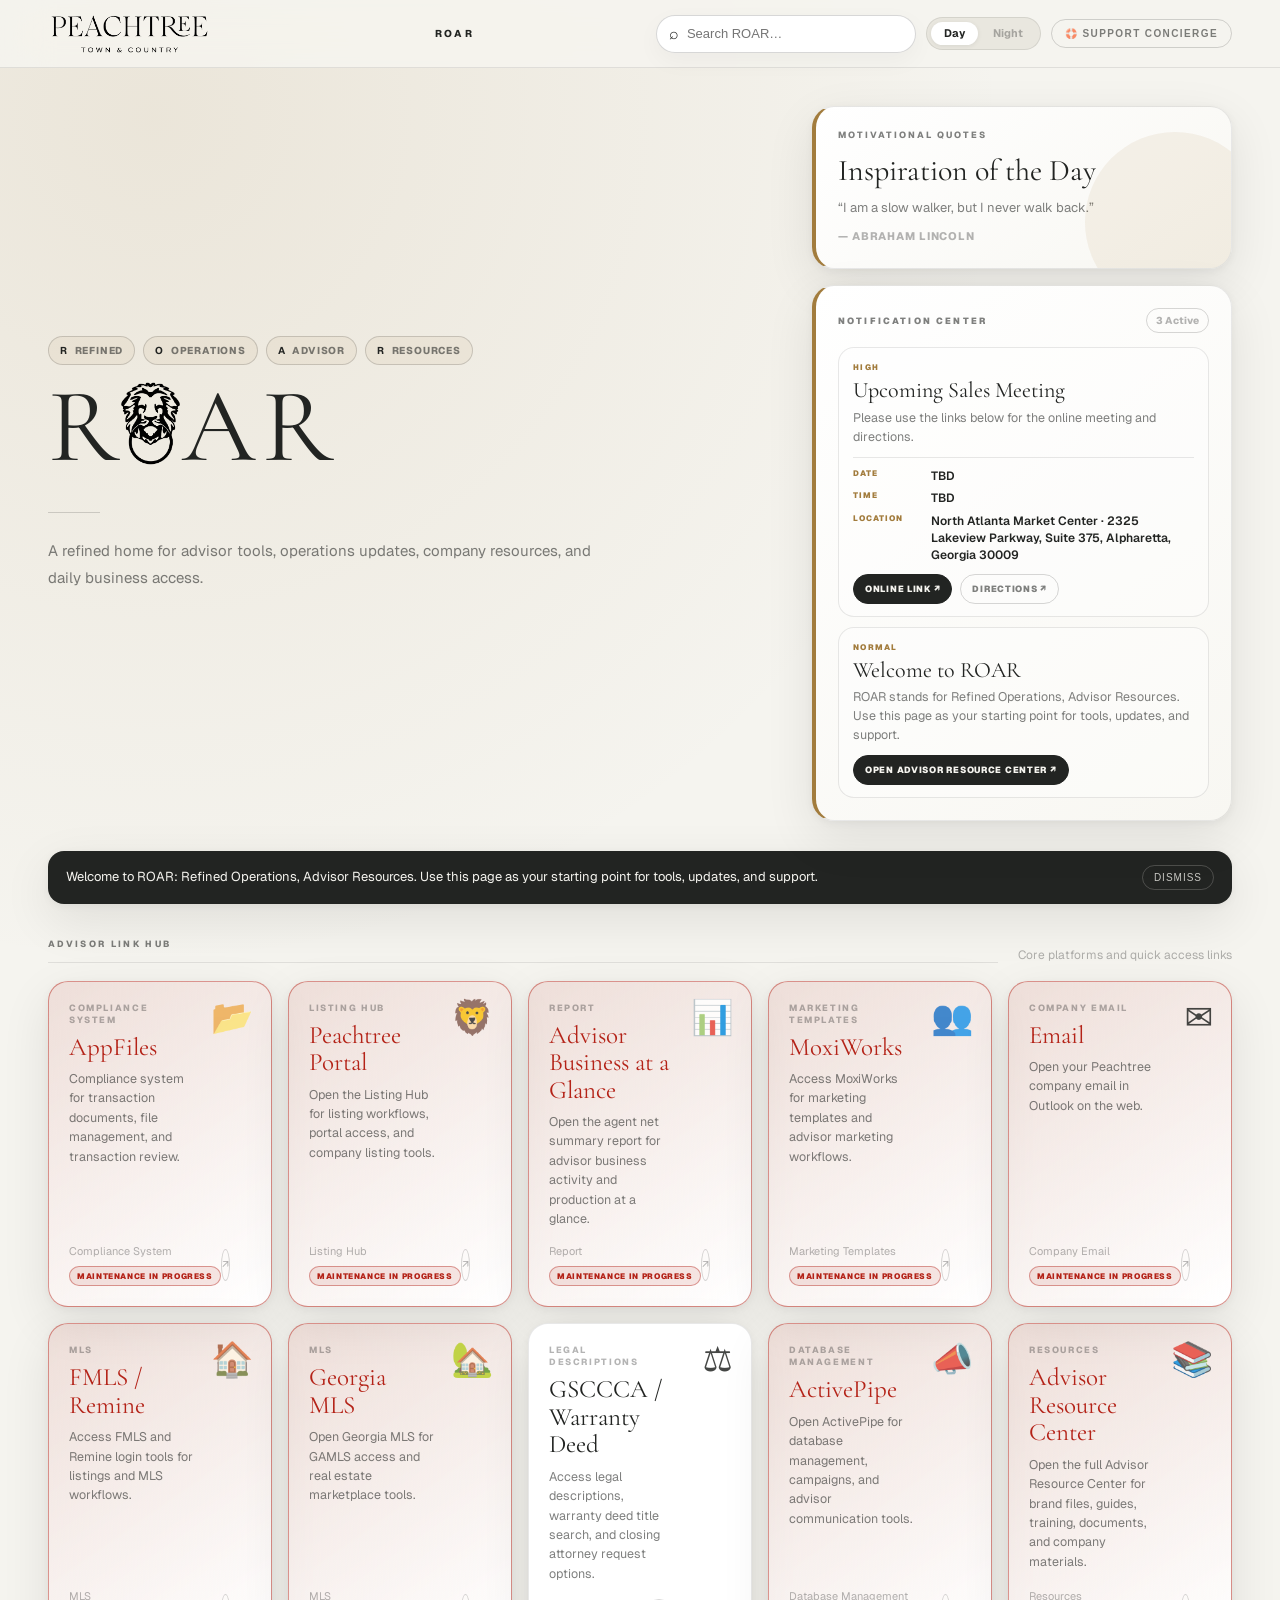
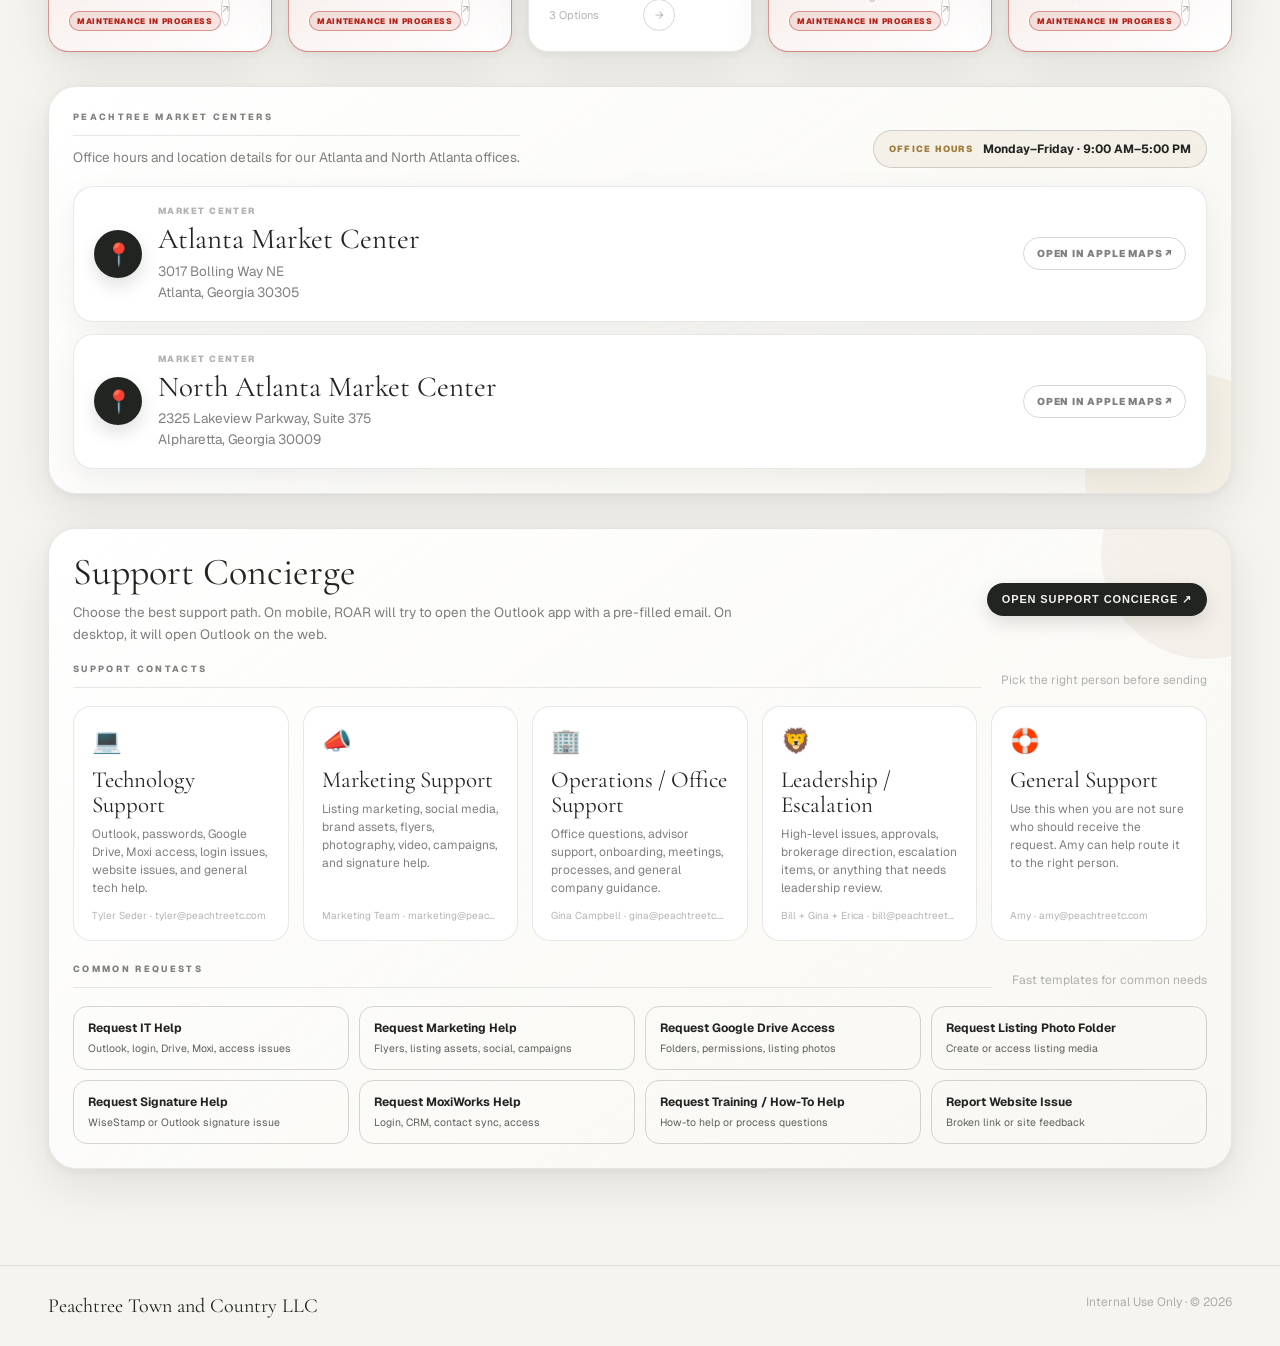
==== commit e035b54f: "Update index.html" ====
--- a/index.html
+++ b/index.html
@@ -62,7 +62,7 @@
 @media(max-width:760px){.nav-inner,main,.footer-inner{padding-left:20px;padding-right:20px}.nav-label,.admin-link{display:none}.hero{padding-top:46px}.tools,.notification-grid,.folder-grid{grid-template-columns:1fr}.resource-card{min-height:116px}.res-body{padding:18px}.spine{width:46px}.section-top{align-items:flex-start;flex-direction:column}.section-note{white-space:normal}.announce-banner{align-items:flex-start;flex-direction:column}.hero h1{font-size:55px}.footer-inner{flex-direction:column}.modal-panel{width:calc(100% - 20px);margin:10px auto;max-height:calc(100svh - 20px)}}
 
 /* ═══ LION'S DEN SPLASH / SUPPORT ═══ */
-.splash{position:fixed;inset:0;z-index:9999;display:flex;align-items:center;justify-content:center;background:var(--bg);transition:opacity .55s var(--ease),visibility .55s var(--ease);cursor:pointer;overflow:hidden}.splash::before{content:"";position:absolute;inset:-20%;background:radial-gradient(circle at center,rgba(162,124,61,.16),transparent 32%);animation:splashGlow 2.4s ease-in-out infinite alternate}.splash-inner{position:relative;z-index:1;display:flex;flex-direction:column;align-items:center;gap:18px;text-align:center;animation:splashRise .75s var(--ease) both}.splash-logo{width:min(210px,42vw);height:min(210px,42vw);object-fit:contain}.splash-logo-dark{display:none}[data-theme="dark"] .splash-logo-light{display:none}[data-theme="dark"] .splash-logo-dark{display:block}.splash-title{font-family:'Cormorant Garamond',serif;font-size:clamp(34px,5vw,62px);font-weight:400;letter-spacing:.01em;line-height:1;color:var(--text)}.splash-sub{font-size:10px;font-weight:900;letter-spacing:.26em;text-transform:uppercase;color:var(--muted)}.splash-line{width:54px;height:1px;background:var(--border-2);margin-top:2px}.splash.hide{opacity:0;visibility:hidden;pointer-events:none}@keyframes splashRise{from{opacity:0;transform:translateY(18px) scale(.98)}to{opacity:1;transform:translateY(0) scale(1)}}@keyframes splashGlow{from{transform:scale(1);opacity:.5}to{transform:scale(1.08);opacity:1}}.support-top{font-size:10px;letter-spacing:.14em;text-transform:uppercase;text-decoration:none;border:1px solid var(--border-2);padding:8px 13px;border-radius:999px;color:var(--muted);transition:.2s;background:transparent;cursor:pointer;font-weight:800}.support-top:hover{color:var(--text);background:var(--bg-2)}
+.splash{position:fixed;inset:0;z-index:9999;display:flex;align-items:center;justify-content:center;background:var(--bg);transition:opacity .55s var(--ease),visibility .55s var(--ease);cursor:pointer;overflow:hidden}.splash::before{content:"";position:absolute;inset:-20%;background:radial-gradient(circle at center,rgba(162,124,61,.16),transparent 32%);animation:splashGlow 2.4s ease-in-out infinite alternate}.splash-inner{position:relative;z-index:1;display:flex;flex-direction:column;align-items:center;gap:18px;text-align:center;animation:splashRise .75s var(--ease) both}.splash-logo{width:min(210px,42vw);height:min(210px,42vw);object-fit:contain}.splash-logo-dark{display:none}[data-theme="dark"] .splash-logo-light{display:none}[data-theme="dark"] .splash-logo-dark{display:block}.splash-title{font-family:'Cormorant Garamond',serif;font-size:clamp(34px,5vw,62px);font-weight:400;letter-spacing:.01em;line-height:1;color:var(--text)}.splash-sub{font-size:10px;font-weight:900;letter-spacing:.26em;text-transform:uppercase;color:var(--muted)}.splash-line{display:none}.splash.hide{opacity:0;visibility:hidden;pointer-events:none}@keyframes splashRise{from{opacity:0;transform:translateY(18px) scale(.98)}to{opacity:1;transform:translateY(0) scale(1)}}@keyframes splashGlow{from{transform:scale(1);opacity:.5}to{transform:scale(1.08);opacity:1}}.support-top{font-size:10px;letter-spacing:.14em;text-transform:uppercase;text-decoration:none;border:1px solid var(--border-2);padding:8px 13px;border-radius:999px;color:var(--muted);transition:.2s;background:transparent;cursor:pointer;font-weight:800}.support-top:hover{color:var(--text);background:var(--bg-2)}
 
 
 /* ═══ ROAR polished additions ═══ */
@@ -558,29 +558,254 @@
 @media(max-width:1100px){.whats-new-grid{grid-template-columns:1fr 1fr}}
 @media(max-width:760px){.whats-new-grid{grid-template-columns:1fr}}
 
+
+/* ═══ Final ROAR layout refinements ═══ */
+.nav-search{
+  min-width:260px;
+  max-width:410px;
+  flex:1;
+  height:38px;
+  display:flex;
+  align-items:center;
+  gap:8px;
+  border:1px solid var(--border-2);
+  background:var(--card);
+  border-radius:999px;
+  padding:0 12px;
+  box-shadow:0 8px 24px rgba(0,0,0,.04);
+}
+.nav-search input{
+  flex:1;
+  min-width:90px;
+  border:0;
+  background:transparent;
+  color:var(--text);
+  outline:0;
+  font-size:13px;
+}
+.nav-search .search-count{
+  max-width:70px;
+  overflow:hidden;
+  text-overflow:ellipsis;
+}
+.hero-service-quote{
+  max-width:620px;
+  margin:-10px 0 18px;
+  color:var(--muted);
+  font-family:'Cormorant Garamond',serif;
+  font-size:clamp(21px,2vw,31px);
+  line-height:1.18;
+}
+.hero-service-quote span{
+  font-family:Geist,system-ui,sans-serif;
+  font-size:10px;
+  font-weight:900;
+  letter-spacing:.14em;
+  text-transform:uppercase;
+  color:var(--soft);
+  white-space:nowrap;
+}
+.roar-word{
+  gap:0!important;
+  letter-spacing:-.065em!important;
+}
+.roar-lion-o{
+  width:.98em!important;
+  height:.98em!important;
+  margin:0 -.035em!important;
+  transform:translateY(-.05em)!important;
+}
+.roar-lion{
+  transform:translateY(-.015em)!important;
+}
+.link-status.offline{
+  color:#B42318;
+  font-size:8px;
+  padding:4px 7px;
+}
+@media(max-width:1100px){
+  .nav-search{order:5;flex-basis:100%;max-width:none}
+  .nav-inner{height:auto;min-height:68px;flex-wrap:wrap;padding-top:10px;padding-bottom:10px}
+  nav{height:auto}
+}
+@media(max-width:760px){
+  .nav-search{min-width:100%}
+  .hero-service-quote{font-size:22px;margin-top:-6px}
+}
+
+
+/* ═══ Balanced ROAR wordmark spacing ═══ */
+.roar-word{
+  display:inline-flex!important;
+  align-items:flex-start!important;
+  gap:0!important;
+  letter-spacing:0!important;
+}
+.roar-letter{
+  display:inline-block!important;
+  line-height:.88!important;
+}
+.roar-lion-o{
+  width:.92em!important;
+  height:.92em!important;
+  margin:0 .012em!important;
+  transform:translateY(-.045em)!important;
+  background:transparent!important;
+  border:0!important;
+  box-shadow:none!important;
+}
+.roar-lion{
+  width:100%!important;
+  height:100%!important;
+  object-fit:contain!important;
+  transform:translateY(-.01em)!important;
+}
+.roar-letter + .roar-letter{
+  margin-left:.035em!important;
+}
+
+
+/* ═══ Final ROAR spacing fix ═══ */
+.roar-word{
+  display:inline-flex!important;
+  align-items:flex-start!important;
+  gap:0!important;
+  letter-spacing:0!important;
+}
+.roar-letter{
+  display:inline-block!important;
+  line-height:.88!important;
+  margin:0!important;
+}
+.roar-r1{
+  margin-right:-.015em!important;
+}
+.roar-lion-o{
+  width:.90em!important;
+  height:.90em!important;
+  margin-left:-.005em!important;
+  margin-right:-.005em!important;
+  transform:translateY(-.035em)!important;
+  background:transparent!important;
+  border:0!important;
+  box-shadow:none!important;
+  overflow:visible!important;
+}
+.roar-a{
+  margin-left:-.005em!important;
+  margin-right:.045em!important;
+}
+.roar-r2{
+  margin-left:0!important;
+}
+.roar-lion{
+  width:100%!important;
+  height:100%!important;
+  object-fit:contain!important;
+  transform:translateY(-.005em)!important;
+}
+
+
+/* ═══ Tighter ROAR wordmark refinement ═══ */
+.roar-word{
+  display:inline-flex!important;
+  align-items:flex-start!important;
+  gap:0!important;
+  letter-spacing:0!important;
+}
+.roar-r1{
+  margin-right:-.055em!important;
+}
+.roar-lion-o{
+  width:.80em!important;
+  height:.80em!important;
+  margin-left:-.045em!important;
+  margin-right:-.045em!important;
+  transform:translateY(-.03em)!important;
+  flex:0 0 auto!important;
+}
+.roar-a{
+  margin-left:-.055em!important;
+  margin-right:.02em!important;
+}
+.roar-r2{
+  margin-left:.01em!important;
+}
+.roar-lion{
+  transform:translateY(-.003em)!important;
+}
+
+
+/* ═══ Lion O same-height refinement ═══ */
+.roar-word{
+  display:inline-flex!important;
+  align-items:flex-start!important;
+  gap:0!important;
+  letter-spacing:0!important;
+}
+.roar-r1{
+  margin-right:-.055em!important;
+}
+.roar-lion-o{
+  width:.80em!important;
+  height:1.02em!important;
+  margin-left:-.045em!important;
+  margin-right:-.045em!important;
+  transform:translateY(-.105em)!important;
+  flex:0 0 auto!important;
+  display:inline-flex!important;
+  align-items:flex-start!important;
+  justify-content:center!important;
+  overflow:visible!important;
+  background:transparent!important;
+  border:0!important;
+  box-shadow:none!important;
+}
+.roar-a{
+  margin-left:-.055em!important;
+  margin-right:.02em!important;
+}
+.roar-r2{
+  margin-left:.01em!important;
+}
+.roar-lion{
+  width:1.02em!important;
+  height:1.02em!important;
+  max-width:none!important;
+  object-fit:contain!important;
+  transform:translateY(0)!important;
+}
+
+
+/* ═══ Hide tile badges ═══ */
+.tool-card .new-badge,
+.tool-card .featured-badge{
+  display:none!important;
+}
+
 </style>
 <link rel="stylesheet" href="holiday-themes.css">
 </head>
 <body data-season="default">
 
-<div class="splash" id="splash" onclick="hideSplash(true)" aria-label="Peachtree Town & Country loading screen">
+<div class="splash" id="splash" onclick="hideSplash(true)" aria-label="Peachtree Town and Country loading screen">
   <div class="splash-inner">
-    <img class="splash-logo splash-logo-light" src="assets/ptc-emblem-light.png" alt="Peachtree Town & Country">
-    <img class="splash-logo splash-logo-dark" src="assets/ptc-emblem-dark.png" alt="Peachtree Town & Country">
-    <div class="splash-line"></div>
+    <img class="splash-logo splash-logo-light" src="assets/ptc-emblem-light.png" alt="Peachtree Town and Country">
+    <img class="splash-logo splash-logo-dark" src="assets/ptc-emblem-dark.png" alt="Peachtree Town and Country">
     <div class="splash-title">Welcome to the Lion’s Den</div>
-    <div class="splash-sub">Peachtree Town & Country</div>
+    <div class="splash-sub">Peachtree Town and Country</div>
   </div>
 </div>
 <nav>
   <div class="nav-inner">
-    <div class="wordmark" aria-label="Peachtree Town & Country">
-      <img class="nav-logo nav-logo-light" src="assets/ptc-nav-logo-light.png" alt="Peachtree Town & Country" onerror="this.parentElement.classList.add('logo-missing')">
-      <img class="nav-logo nav-logo-dark" src="assets/ptc-nav-logo-dark.png" alt="Peachtree Town & Country" onerror="this.parentElement.classList.add('logo-missing')">
-      <span class="fallback">Peachtree Town & Country</span>
+    <div class="wordmark" aria-label="Peachtree Town and Country">
+      <img class="nav-logo nav-logo-light" src="assets/ptc-nav-logo-light.png" alt="Peachtree Town and Country" onerror="this.parentElement.classList.add('logo-missing')">
+      <img class="nav-logo nav-logo-dark" src="assets/ptc-nav-logo-dark.png" alt="Peachtree Town and Country" onerror="this.parentElement.classList.add('logo-missing')">
+      <span class="fallback">Peachtree Town and Country</span>
     </div>
     <div class="nav-label" id="navLabel">ROAR</div>
     <div class="nav-right">
+      <div class="nav-search"><span>⌕</span><input id="searchInput" placeholder="Search ROAR…" autocomplete="off" oninput="handleSearch(this.value)"><span class="search-count" id="searchCount"></span><button class="clear-btn hidden" id="clearSearch" onclick="clearSearch()">Clear</button></div>
       <div class="pill-toggle" onclick="toggleTheme()" title="Toggle theme"><span id="tpLight" class="on">Day</span><span id="tpDark">Night</span></div>
       <button class="support-top" onclick="openSupport()">🛟 Support Concierge</button>
     </div>
@@ -601,7 +826,7 @@
     </div>
     <aside class="hero-aside">
       <div class="today-card inspiration-card">
-        <div class="aside-kicker">Inspiration of the Day</div>
+        <div class="aside-kicker">Motivational Quotes</div>
         <div class="aside-title" id="todayTitle">Refined focus. Better outcomes.</div>
         <div class="aside-copy" id="todayCopy">A daily thought will appear here.</div>
       </div>
@@ -622,21 +847,17 @@
   <section class="office-section" id="officeInfo">
     <div class="office-head">
       <div>
-        <div class="section-kicker" id="officeSectionTitle">Peachtree Market Centers</div>
+        <div class="section-kicker" id="officeSectionTitle">Office Details</div>
         <p class="office-copy" id="officeCopy">Office hours and location details for our Atlanta and North Atlanta offices.</p>
       </div>
       <div class="hours-pill"><span id="officeHoursLabel">Office Hours</span><strong id="officeHoursText">Monday–Friday · 9:00 AM–5:00 PM</strong></div>
     </div>
     <div class="office-list" id="officeList"></div>
   </section>
-  <section class="section whats-new-section" id="whatsNewSection">
-    <div class="section-top"><div class="section-kicker">What’s New in ROAR</div><div class="section-note">Recent updates and changes</div></div>
-    <div class="notification-grid whats-new-grid" id="whatsNewGrid"></div>
-  </section>
   <section class="support-section" id="supportSection">
     <div class="support-intro">
       <div>
-        <h2>Support Concierge.</h2>
+        <h2>Support Concierge</h2>
         <p>Choose the best support path. On mobile, ROAR will try to open the Outlook app with a pre-filled email. On desktop, it will open Outlook on the web.</p>
       </div>
       <button class="btn btn-primary" onclick="openSupportModal()">Open Support Concierge ↗</button>
@@ -646,13 +867,9 @@
     <div class="section-top" style="margin-top:22px"><div class="section-kicker">Common Requests</div><div class="section-note">Fast templates for common needs</div></div>
     <div class="request-grid" id="requestGrid"></div>
   </section>
-  <section class="section">
-    <div class="section-top"><div class="section-kicker">Search Links</div><div class="section-note">Search the advisor link cards</div></div>
-    <div class="search-panel"><span>⌕</span><input id="searchInput" placeholder="Search advisor tools, portals, support, and links…" autocomplete="off" oninput="handleSearch(this.value)"><span class="search-count" id="searchCount"></span><button class="clear-btn hidden" id="clearSearch" onclick="clearSearch()">Clear</button></div>
-  </section>
 
 </main>
-<footer><div class="footer-inner"><div class="footer-brand">Peachtree Town & Country</div><div>Internal Use Only · © 2026</div></div></footer>
+<footer><div class="footer-inner"><div class="footer-brand">Peachtree Town and Country LLC</div><div>Internal Use Only · © 2026</div></div></footer>
 <div class="modal" id="modal">
   <div class="modal-scrim" onclick="closeModal()"></div>
   <div class="modal-panel">
@@ -753,7 +970,7 @@
 function applyTheme(t){document.documentElement.setAttribute('data-theme',t);localStorage.setItem(LS_THEME,t);$('tpLight').classList.toggle('on',t==='light');$('tpDark').classList.toggle('on',t==='dark')}
 function toggleTheme(){applyTheme(document.documentElement.getAttribute('data-theme')==='light'?'dark':'light')}
 function renderRoarWord(){
-  return `<span class="roar-letter">R</span><span class="roar-lion-o" aria-hidden="true"><img class="roar-lion roar-lion-light" src="assets/ptc-emblem-light.png" alt=""><img class="roar-lion roar-lion-dark" src="assets/ptc-emblem-dark.png" alt=""></span><span class="roar-letter">A</span><span class="roar-letter">R</span>`;
+  return `<span class="roar-letter roar-r1">R</span><span class="roar-lion-o" aria-hidden="true"><img class="roar-lion roar-lion-light" src="assets/ptc-emblem-light.png" alt=""><img class="roar-lion roar-lion-dark" src="assets/ptc-emblem-dark.png" alt=""></span><span class="roar-letter roar-a">A</span><span class="roar-letter roar-r2">R</span>`;
 }
 function renderRoarEyebrow(){
   return `<span><b>R</b> Refined</span><span><b>O</b> Operations</span><span><b>A</b> Advisor</span><span><b>R</b> Resources</span>`;
@@ -799,7 +1016,7 @@
     grid.appendChild(card)
   })
 }
-function renderQuickLinks(items=dataArray('QUICK_LINKS')){const grid=$('quickLinksGrid');grid.innerHTML='';visibleQuickLinks(items).slice().sort((a,b)=>(b.featured===true)-(a.featured===true)).forEach((r,i)=>{const disabled=!itemHasContent(r);const folder=isFolder(r);const login=isLoginAssist(r);const key=linkStatusKey(r);const status=key?LINK_STATUS[key]:null;const card=document.createElement('article');card.className='tool-card'+(disabled?' disabled':'')+(login?' login-ready':'')+(status&&status.state==='offline'?' status-offline':'');if(key)card.dataset.statusKey=key;card.onclick=()=>!disabled&&openItem(r);const footerLabel=disabled?'Needs link':(folder?(r.children.length+' Options'):(login?'Chrome Autofill Ready':safe(r.type||'Open')));const statusHtml=renderStatusBadge(status);const badge=r.featured?'<div class="featured-badge">Featured</div>':(r.isNew?'<div class="new-badge">New</div>':'');card.innerHTML=`${badge}<div class="tool-icon">${safe(r.icon||'🔗')}</div><div class="tool-type">${safe(r.type||r.section||'Link')}</div><div class="tool-title">${safe(r.label||'Untitled')}</div><div class="tool-desc">${safe(r.desc||'')}</div><div class="tool-footer"><span class="tool-footer-left"><span>${footerLabel}</span>${statusHtml}</span><span class="arrow">${folder?'→':'↗'}</span></div>`;grid.appendChild(card)});applyRenderedStatuses()}
+function renderQuickLinks(items=dataArray('QUICK_LINKS')){const grid=$('quickLinksGrid');grid.innerHTML='';visibleQuickLinks(items).slice().sort((a,b)=>(b.featured===true)-(a.featured===true)).forEach((r,i)=>{const disabled=!itemHasContent(r);const folder=isFolder(r);const login=isLoginAssist(r);const key=linkStatusKey(r);const status=key?LINK_STATUS[key]:null;const card=document.createElement('article');card.className='tool-card'+(disabled?' disabled':'')+(login?' login-ready':'')+(status&&status.state==='offline'?' status-offline':'');if(key)card.dataset.statusKey=key;card.onclick=()=>!disabled&&openItem(r);const footerLabel=disabled?'Needs link':(folder?(r.children.length+' Options'):(login?'Chrome Autofill Ready':safe(r.type||'Open')));const statusHtml=renderStatusBadge(status);const badge='';card.innerHTML=`${badge}<div class="tool-icon">${safe(r.icon||'🔗')}</div><div class="tool-type">${safe(r.type||r.section||'Link')}</div><div class="tool-title">${safe(r.label||'Untitled')}</div><div class="tool-desc">${safe(r.desc||'')}</div><div class="tool-footer"><span class="tool-footer-left"><span>${footerLabel}</span>${statusHtml}</span><span class="arrow">${folder?'→':'↗'}</span></div>`;grid.appendChild(card)});applyRenderedStatuses()}
 function getSections(){const set=new Set(['all']);dataArray('RESOURCES').forEach(r=>set.add((r.section||r.type||'Resources').toLowerCase()));return [...set]}
 function renderChips(){const chips=$('filterChips');chips.innerHTML='';getSections().forEach(s=>{const b=document.createElement('button');b.className='chip'+(s===activeFilter?' active':'');b.textContent=s==='all'?'All':titleCase(s);b.onclick=()=>{activeFilter=s;renderChips();renderResources()};chips.appendChild(b)})}
 function titleCase(s){return String(s).replace(/\w\S*/g,t=>t[0].toUpperCase()+t.slice(1))}
@@ -808,8 +1025,24 @@
 function flattenResources(items,path=''){let out=[];(items||[]).forEach(item=>{const p=path?path+' › '+(item.label||'Untitled'):(item.label||'Untitled');out.push({item,path});if(item.children)out=out.concat(flattenResources(item.children,p))});return out}
 function matches(r,q){q=q.toLowerCase();return [r.label,r.desc,r.type,r.section,r.url].filter(Boolean).join(' ').toLowerCase().includes(q)}
 function matchesDeep(r,q){if(matches(r,q))return true;return (r.children||[]).some(c=>matchesDeep(c,q))}
+
+/* ═══ Search results scroll behavior ═══ */
+let roarSearchScrollTimer;
+function scrollToToolResults(){
+  const target=document.getElementById('toolsSection');
+  if(!target)return;
+  clearTimeout(roarSearchScrollTimer);
+  roarSearchScrollTimer=setTimeout(()=>{
+    const nav=document.querySelector('nav');
+    const navHeight=nav?nav.offsetHeight:0;
+    const extraSpace=34;
+    const y=target.getBoundingClientRect().top + window.pageYOffset - navHeight - extraSpace;
+    window.scrollTo({top:Math.max(0,y),behavior:'smooth'});
+  },120);
+}
+
 function buildSearchResults(q){const quick=visibleQuickLinks(dataArray('QUICK_LINKS')).filter(i=>matches(i,q));const res=flattenResources(dataArray('RESOURCES')).filter(x=>matches(x.item,q));return {quick,res}}
-function handleSearch(v){searchTerm=v.trim().toLowerCase();$('clearSearch').classList.toggle('hidden',!searchTerm);if(!searchTerm){$('searchCount').textContent='';renderQuickLinks();return}const found=visibleQuickLinks(dataArray('QUICK_LINKS')).filter(i=>matchesDeep(i,searchTerm));$('searchCount').textContent=found.length+' result'+(found.length===1?'':'s');renderQuickLinks(found)}
+function handleSearch(v){searchTerm=v.trim().toLowerCase();$('clearSearch').classList.toggle('hidden',!searchTerm);if(!searchTerm){$('searchCount').textContent='';renderQuickLinks();return}const found=visibleQuickLinks(dataArray('QUICK_LINKS')).filter(i=>matchesDeep(i,searchTerm));$('searchCount').textContent=found.length+' result'+(found.length===1?'':'s');renderQuickLinks(found);scrollToToolResults()}
 function clearSearch(){$('searchInput').value='';handleSearch('')}
 
 const LINK_STATUS={};
@@ -822,7 +1055,7 @@
   // Only show a status badge when a link is confirmed offline.
   // Online, checking, and unverified states stay visually silent.
   if(!status || status.state!=='offline')return '';
-  return `<span class="link-status offline">Offline</span>`;
+  return `<span class="link-status offline">Maintenance in Progress</span>`;
 }
 function applyRenderedStatuses(){
   document.querySelectorAll('.tool-card[data-status-key]').forEach(card=>{
@@ -994,7 +1227,7 @@
 }
 
 function quotePool(){return (typeof INSPIRATION_QUOTES!=='undefined'&&Array.isArray(INSPIRATION_QUOTES)&&INSPIRATION_QUOTES.length)?INSPIRATION_QUOTES:[
-  {title:'Inspiration of the Day',quote:'Excellence shows up in the details before anyone has to ask.',author:'Peachtree Town & Country'}
+  {title:'Inspiration of the Day',quote:'Excellence shows up in the details before anyone has to ask.',author:'Peachtree Town and Country'}
 ]}
 function renderInspiration(){
   const quotes=quotePool();
@@ -1011,7 +1244,7 @@
 
 function hideSplash(force){const s=$('splash');if(!s)return;s.classList.add('hide')}
 function adminShortcut(e){const typing=['INPUT','TEXTAREA','SELECT'].includes(document.activeElement?.tagName);if(typing)return;if((e.metaKey||e.ctrlKey)&&e.altKey&&e.code==='KeyA'){e.preventDefault();location.href='admin.html'}}
-function init(){initTheme();applyConfig();renderInspiration();renderNotifications();renderQuickLinks();renderOfficeInfo();renderWhatsNew();renderSupportCards();runOneTimeLinkStatusCheck();document.addEventListener('keydown',adminShortcut);setTimeout(()=>hideSplash(false),1300)}
+function init(){initTheme();applyConfig();renderInspiration();renderNotifications();renderQuickLinks();renderOfficeInfo();renderSupportCards();runOneTimeLinkStatusCheck();document.addEventListener('keydown',adminShortcut);setTimeout(()=>hideSplash(false),1300)}
 init();
 </script>
 </body>
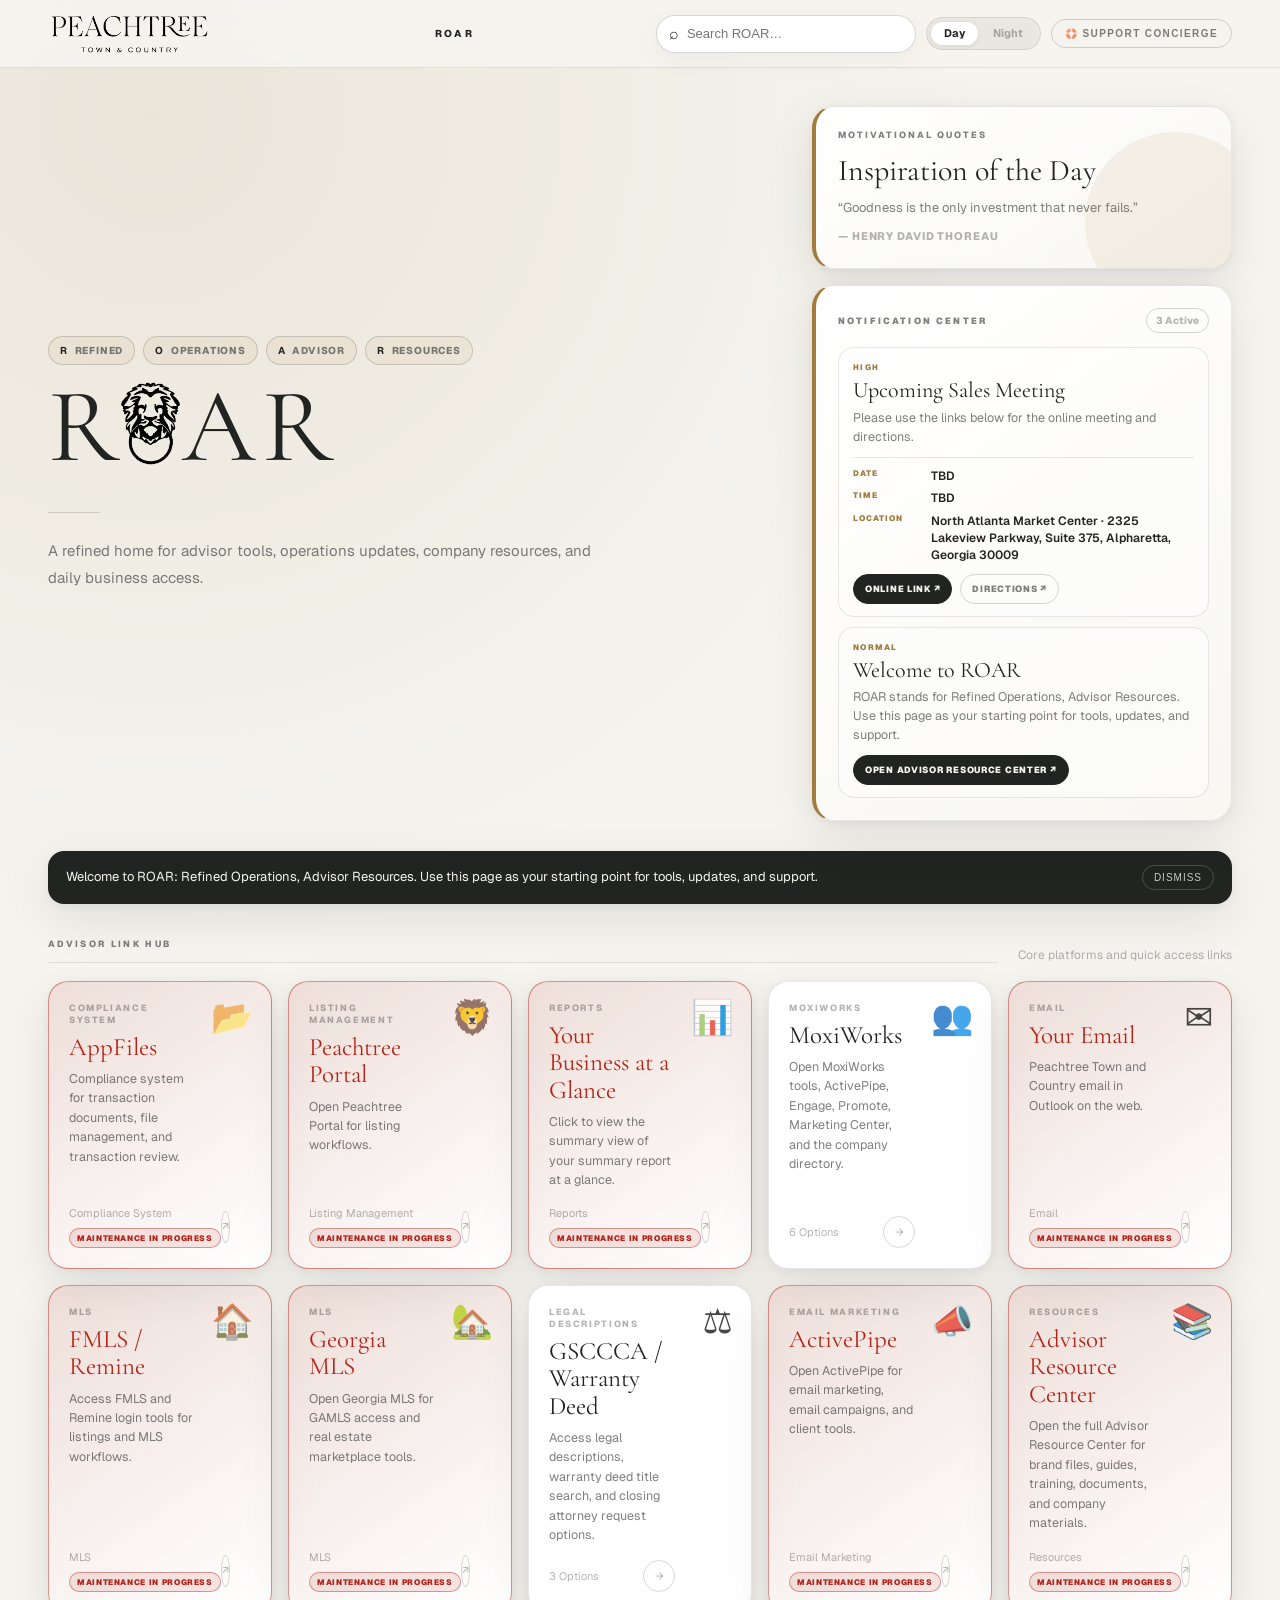
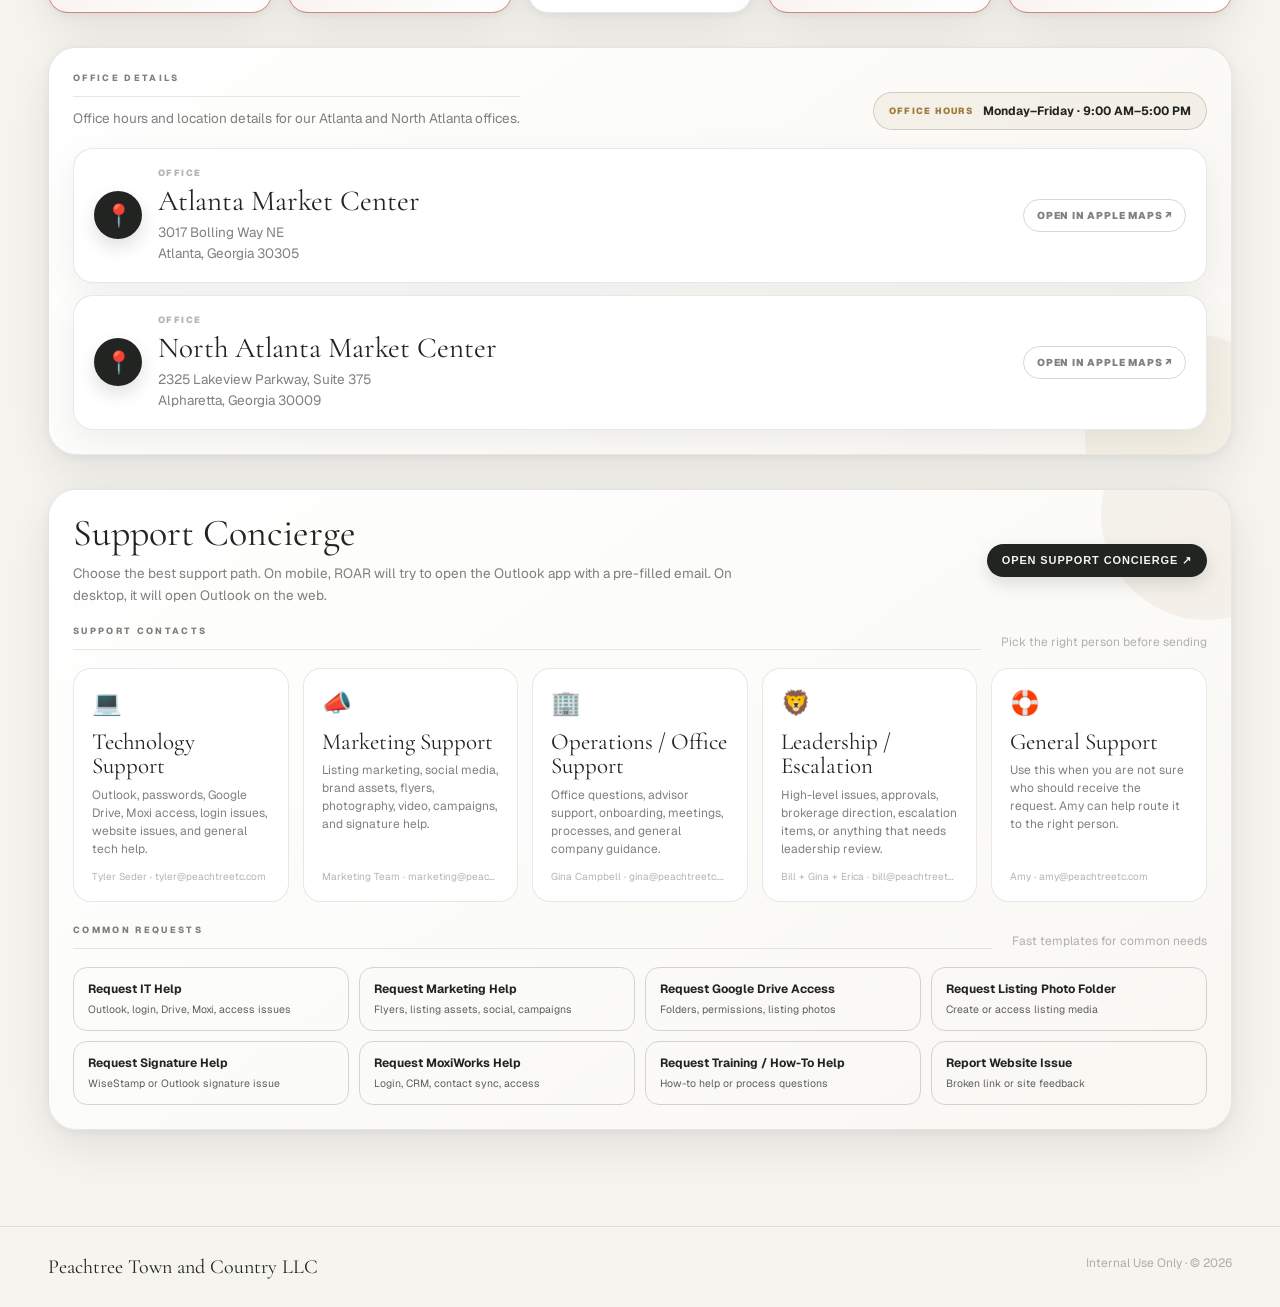
==== commit 9cd52166: "Update index.html" ====
--- a/index.html
+++ b/index.html
@@ -781,6 +781,108 @@
 .tool-card .new-badge,
 .tool-card .featured-badge{
   display:none!important;
+}
+
+
+/* ═══ Mobile navigation / Search ROAR fix ═══ */
+@media(max-width:900px){
+  nav{
+    height:auto!important;
+  }
+  .nav-inner{
+    height:auto!important;
+    min-height:68px!important;
+    display:grid!important;
+    grid-template-columns:1fr!important;
+    align-items:center!important;
+    gap:10px!important;
+    padding-top:10px!important;
+    padding-bottom:12px!important;
+  }
+  .wordmark{
+    min-width:0!important;
+    width:100%!important;
+    justify-content:center!important;
+  }
+  .nav-logo{
+    width:min(245px,78vw)!important;
+    height:42px!important;
+    object-position:center!important;
+  }
+  .nav-right{
+    width:100%!important;
+    max-width:100%!important;
+    display:grid!important;
+    grid-template-columns:minmax(0,1fr) minmax(0,1fr)!important;
+    gap:8px!important;
+    align-items:center!important;
+  }
+  .nav-search{
+    grid-column:1 / -1!important;
+    width:100%!important;
+    max-width:100%!important;
+    min-width:0!important;
+    flex:none!important;
+    box-sizing:border-box!important;
+    height:42px!important;
+    padding:0 10px!important;
+    overflow:hidden!important;
+  }
+  .nav-search input{
+    min-width:0!important;
+    width:100%!important;
+    flex:1 1 auto!important;
+    font-size:13px!important;
+  }
+  .nav-search .search-count{
+    max-width:54px!important;
+    flex:0 0 auto!important;
+    font-size:10px!important;
+  }
+  .nav-search .clear-btn{
+    flex:0 0 auto!important;
+    padding:4px 6px!important;
+    font-size:11px!important;
+  }
+  .pill-toggle,
+  .support-top{
+    width:100%!important;
+    min-width:0!important;
+    justify-content:center!important;
+  }
+  .pill-toggle span{
+    flex:1!important;
+    text-align:center!important;
+    padding:7px 8px!important;
+  }
+  .support-top{
+    padding:10px 8px!important;
+    font-size:9.5px!important;
+    letter-spacing:.09em!important;
+    white-space:nowrap!important;
+    overflow:hidden!important;
+    text-overflow:ellipsis!important;
+  }
+}
+
+@media(max-width:380px){
+  .nav-inner{
+    padding-left:14px!important;
+    padding-right:14px!important;
+  }
+  .nav-right{
+    gap:7px!important;
+  }
+  .nav-search{
+    height:40px!important;
+  }
+  .nav-search input{
+    font-size:12px!important;
+  }
+  .support-top{
+    font-size:8.8px!important;
+    letter-spacing:.06em!important;
+  }
 }
 
 </style>
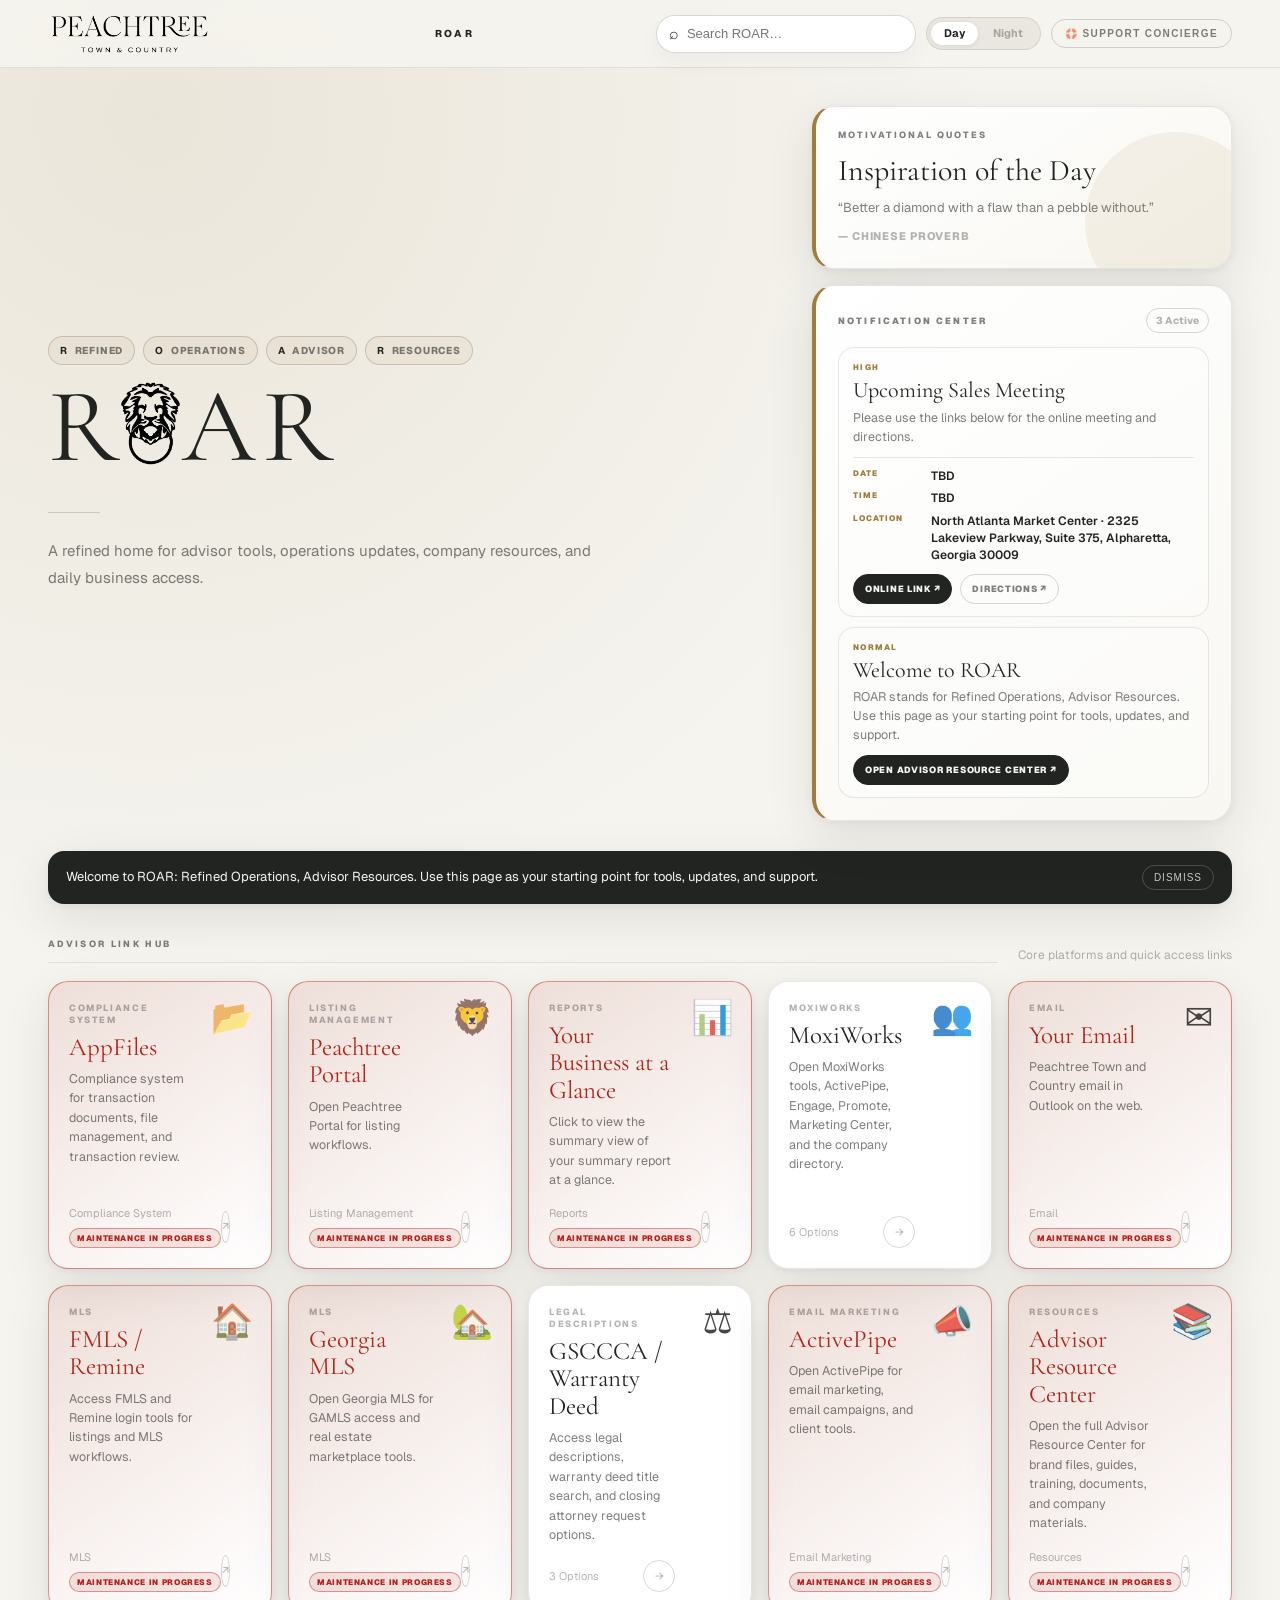
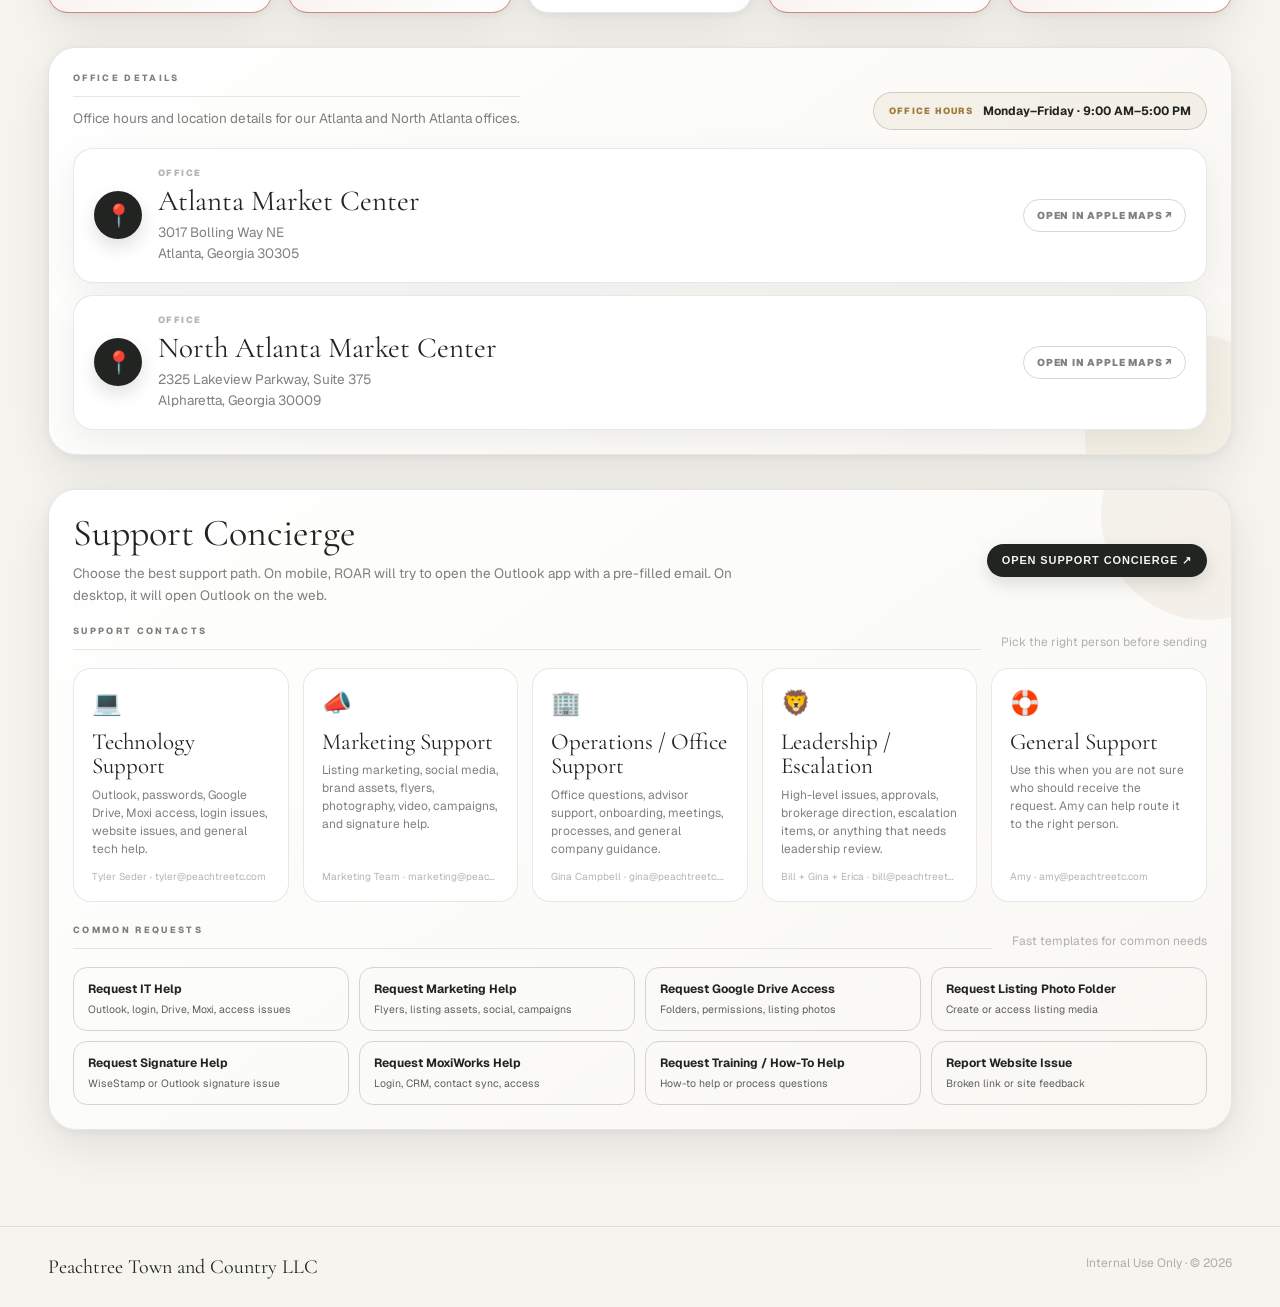
==== commit 2a8938a3: "Update index.html" ====
--- a/index.html
+++ b/index.html
@@ -1043,7 +1043,19 @@
   {key:'tech',icon:'💻',title:'Technology Support',person:'Tyler Seder',email:'tyler@peachtreetc.com',desc:'Outlook, passwords, Google Drive, Moxi access, login issues, website issues, and general tech help.',subject:'Advisor Technology Support Request'},
   {key:'marketing',icon:'📣',title:'Marketing Support',person:'Marketing Team',email:'marketing@peachtreetc.com',desc:'Listing marketing, social media, brand assets, flyers, photography, video, campaigns, and signature help.',subject:'Advisor Marketing Support Request'},
   {key:'operations',icon:'🏢',title:'Operations / Office Support',person:'Gina Campbell',email:'gina@peachtreetc.com',desc:'Office questions, advisor support, onboarding, meetings, processes, and general company guidance.',subject:'Advisor Office / Operations Support Request'},
-  {key:'leadership',icon:'🦁',title:'Leadership / Escalation',person:'Bill + Gina + Erica',email:'bill@peachtreetc.com;gina@peachtreetc.com;erica@peachtreetc.com',desc:'High-level issues, approvals, brokerage direction, escalation items, or anything that needs leadership review.',subject:'Advisor Leadership / Escalation Request'},
+  {key:'support_on_standby',icon:'🔴',title:'Support On Standby',person:'Gina Campbell + Bill',email:'gina@peachtreetc.com;bill@peachtreetc.com',desc:'Advisor support requests for open house support and other advisor assistance.',subject:'🔴 High Priority: Support On Standby Request',body:`Priority: High
+
+Hello,
+
+I am requesting support for hosting an open house or other assistance.
+
+Below please find details:
+
+Location:
+Date:
+Description of assistance requested:
+
+Thank you.`},
   {key:'general',icon:'🛟',title:'General Support',person:'Amy',email:'amy@peachtreetc.com',desc:'Use this when you are not sure who should receive the request. Amy can help route it to the right person.',subject:'Advisor General Support Request'}
 ];
 const DEFAULT_REQUEST_TYPES=[
@@ -1281,7 +1293,7 @@
 
 
 Thank you,`}
-function composeTo(contact){openOutlookCompose(contact.email,contact.subject,bodyTemplate(contact.person.split(' ')[0]))}
+function composeTo(contact){openOutlookCompose(contact.email,contact.subject,contact.body||bodyTemplate((contact.person||'').split(' ')[0]||'there'))}
 function composeGeneralSupport(){const c=supportContacts().find(x=>x.key==='general')||supportContacts()[0];composeTo(c)}
 function composeRequest(label){const list=requestTypes();const req=list.find(r=>r.label===label)||list.find(r=>r.subject===label)||list[0];openOutlookCompose(req.to,req.subject,`Hi,
 
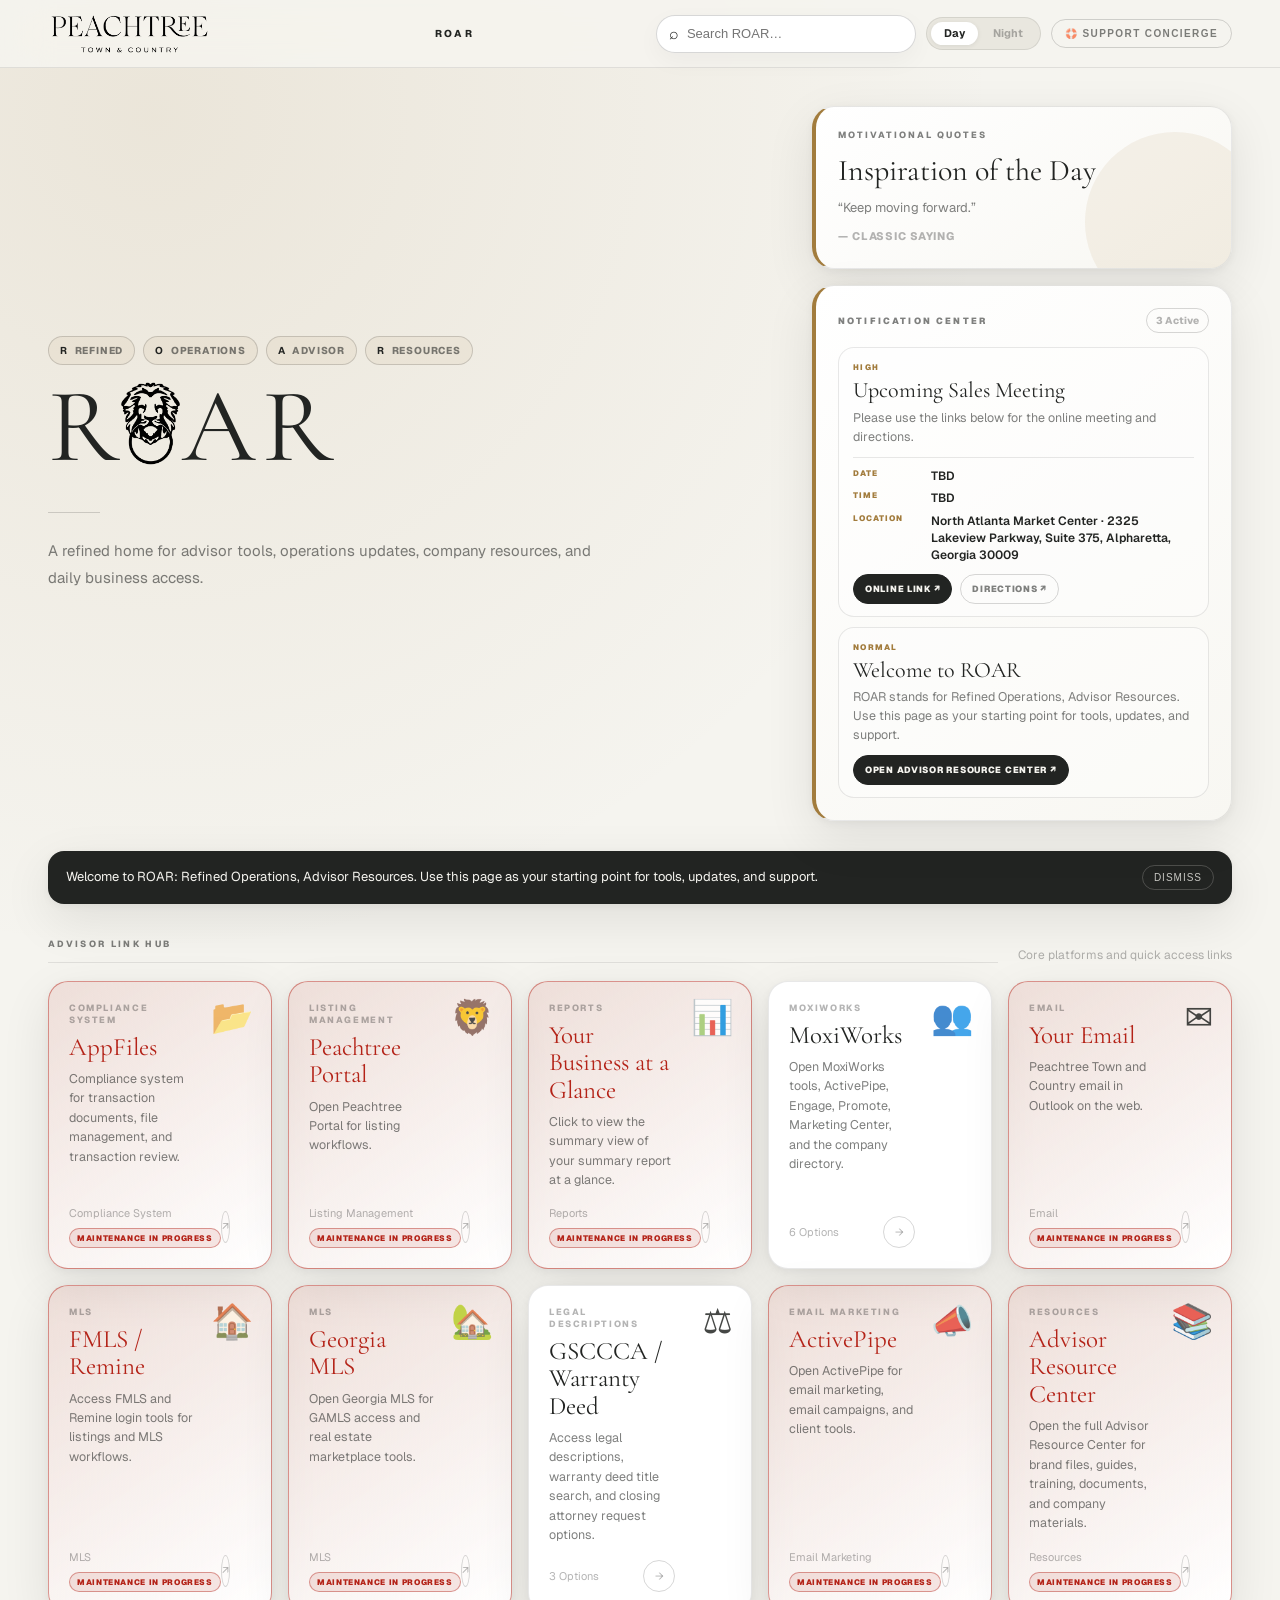
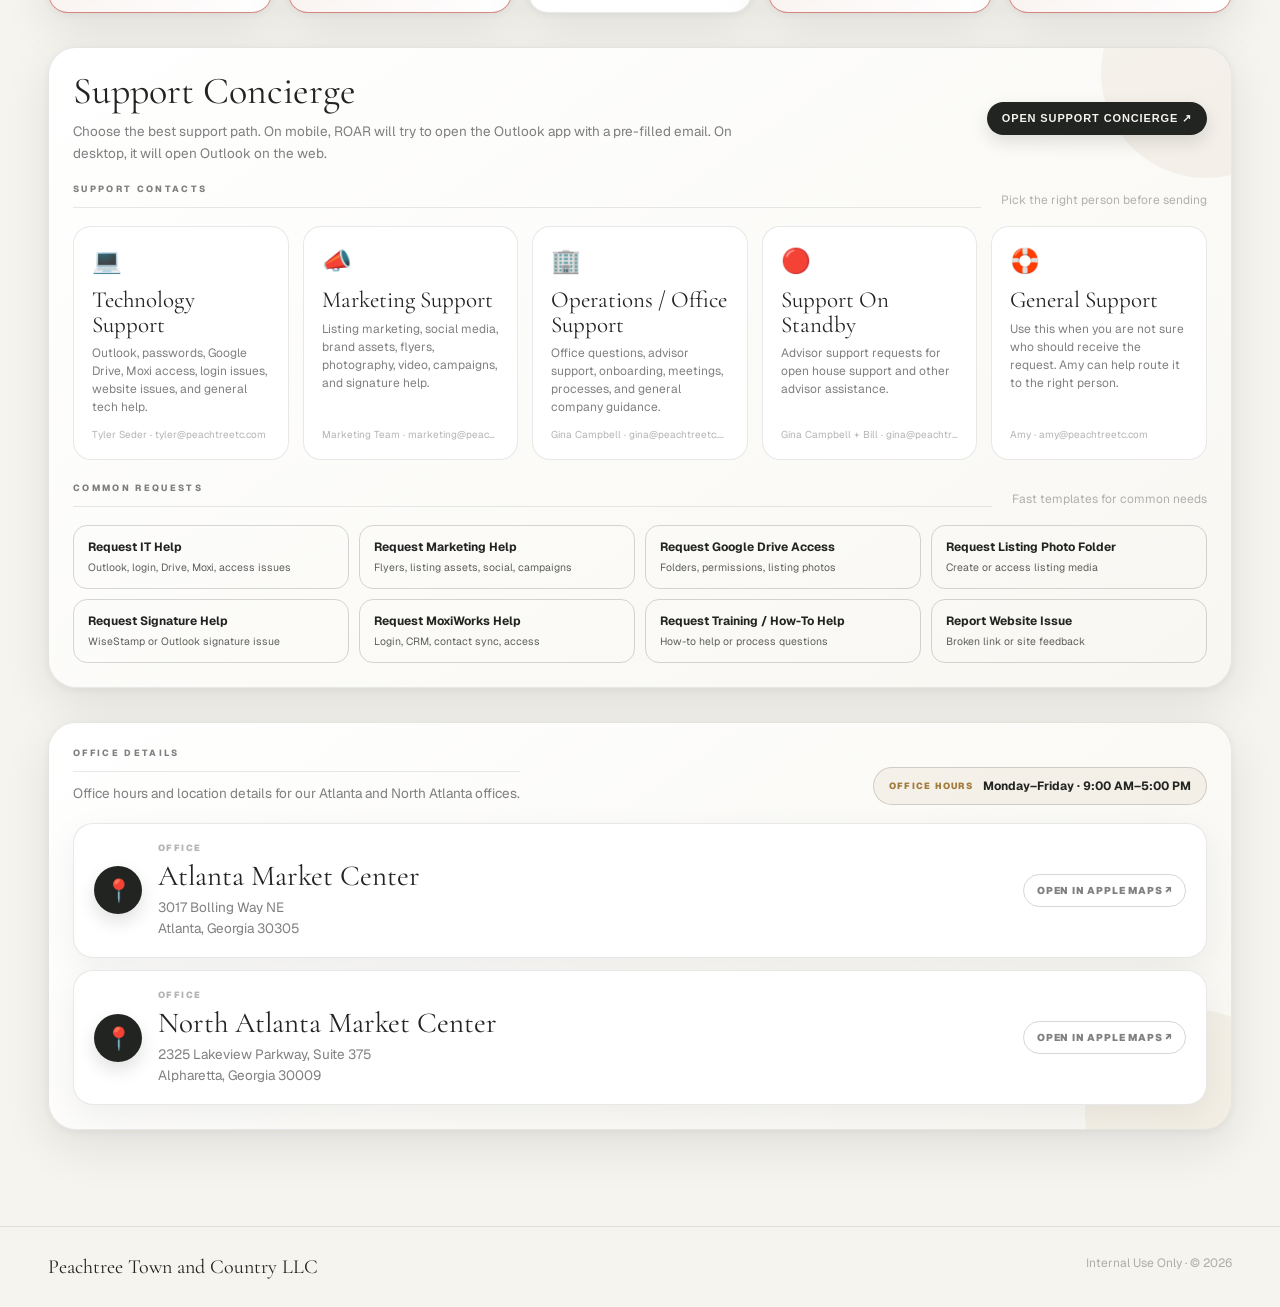
==== commit 713b3851: "Update index.html" ====
--- a/index.html
+++ b/index.html
@@ -882,6 +882,61 @@
   .support-top{
     font-size:8.8px!important;
     letter-spacing:.06em!important;
+  }
+}
+
+
+/* ═══ Login assist credential formatting ═══ */
+#loginAssistDesc{
+  white-space:pre-line;
+}
+
+
+/* ═══ Login assist credential copy box ═══ */
+.credential-box{
+  display:grid;
+  gap:10px;
+  margin:14px 0 16px;
+}
+.credential-row{
+  display:flex;
+  align-items:center;
+  justify-content:space-between;
+  gap:14px;
+  border:1px solid var(--border);
+  background:var(--card);
+  border-radius:16px;
+  padding:13px;
+}
+.credential-label{
+  font-size:9px;
+  font-weight:900;
+  letter-spacing:.14em;
+  text-transform:uppercase;
+  color:var(--soft);
+  margin-bottom:5px;
+}
+.credential-value{
+  font-family:Geist,system-ui,sans-serif;
+  font-size:14px;
+  font-weight:750;
+  color:var(--text);
+  overflow-wrap:anywhere;
+}
+.password-value{
+  letter-spacing:.02em;
+}
+.credential-copy{
+  flex:0 0 auto;
+  white-space:nowrap;
+}
+@media(max-width:640px){
+  .credential-row{
+    align-items:stretch;
+    flex-direction:column;
+  }
+  .credential-copy{
+    width:100%;
   }
 }
 
@@ -946,16 +1001,6 @@
     <div class="section-top"><div class="section-kicker">Advisor Link Hub</div><div class="section-note">Core platforms and quick access links</div></div>
     <div class="tools" id="quickLinksGrid"></div>
   </section>
-  <section class="office-section" id="officeInfo">
-    <div class="office-head">
-      <div>
-        <div class="section-kicker" id="officeSectionTitle">Office Details</div>
-        <p class="office-copy" id="officeCopy">Office hours and location details for our Atlanta and North Atlanta offices.</p>
-      </div>
-      <div class="hours-pill"><span id="officeHoursLabel">Office Hours</span><strong id="officeHoursText">Monday–Friday · 9:00 AM–5:00 PM</strong></div>
-    </div>
-    <div class="office-list" id="officeList"></div>
-  </section>
   <section class="support-section" id="supportSection">
     <div class="support-intro">
       <div>
@@ -969,6 +1014,18 @@
     <div class="section-top" style="margin-top:22px"><div class="section-kicker">Common Requests</div><div class="section-note">Fast templates for common needs</div></div>
     <div class="request-grid" id="requestGrid"></div>
   </section>
+
+  <section class="office-section" id="officeInfo">
+    <div class="office-head">
+      <div>
+        <div class="section-kicker" id="officeSectionTitle">Office Details</div>
+        <p class="office-copy" id="officeCopy">Office hours and location details for our Atlanta and North Atlanta offices.</p>
+      </div>
+      <div class="hours-pill"><span id="officeHoursLabel">Office Hours</span><strong id="officeHoursText">Monday–Friday · 9:00 AM–5:00 PM</strong></div>
+    </div>
+    <div class="office-list" id="officeList"></div>
+  </section>
+
 
 </main>
 <footer><div class="footer-inner"><div class="footer-brand">Peachtree Town and Country LLC</div><div>Internal Use Only · © 2026</div></div></footer>
@@ -1013,6 +1070,22 @@
       <div class="login-assist-box">
         <div class="login-assist-title" id="loginAssistName">Login Assist</div>
         <div class="login-assist-copy" id="loginAssistDesc"></div>
+        <div class="credential-box hidden" id="loginCredentialBox">
+          <div class="credential-row">
+            <div>
+              <div class="credential-label">Username</div>
+              <div class="credential-value" id="loginUsernameValue"></div>
+            </div>
+            <button class="btn btn-soft credential-copy" onclick="copyLoginUsername()">Copy Username</button>
+          </div>
+          <div class="credential-row">
+            <div>
+              <div class="credential-label">Password</div>
+              <div class="credential-value password-value" id="loginPasswordValue"></div>
+            </div>
+            <button class="btn btn-soft credential-copy" onclick="copyLoginPassword()">Copy Password</button>
+          </div>
+        </div>
         <div class="login-steps">
           <div class="login-step"><b>1</b><span>Click <strong>Open Login Page</strong>.</span></div>
           <div class="login-step"><b>2</b><span>When Chrome shows the saved Google Password Manager login, choose the advisor’s saved username/password.</span></div>
@@ -1023,7 +1096,7 @@
           <button class="btn btn-soft" onclick="launchLoginAssist('same')">Open in Same Tab</button>
           <button class="btn btn-soft" onclick="copyLoginAssistLink()">Copy Link</button>
         </div>
-        <div class="login-note">ROAR does not store, read, or submit passwords. This only sends the advisor to the correct website so Chrome / Google Password Manager can autofill normally.</div>
+        <div class="login-note">ROAR does not submit the password for you. Copy the credentials if needed, then open the vendor login page.</div>
       </div>
     </div>
   </div>
@@ -1244,10 +1317,26 @@
   setTimeout(()=>window.open(finalUrl,'_blank','noopener'), finalUrl!==url?350:0);
 }
 function openItem(item){if(String(item.label||'').toLowerCase()==='support'||item.action==='support'){openSupportModal();return}if(isFolder(item)){openFolder(item);return}if(isPlaceholder(item.url)){showToast('This link still needs to be added.');return}if(isPeachtreePortalUrl(item.url)){openSmartUrl(item.url);return}if(isLoginAssist(item)){openLoginAssistModal(item);return}window.open(item.url,'_blank','noopener')}
-function openLoginAssistModal(item){pendingLoginAssist=item;$('loginAssistTitle').textContent='Open '+(item.label||'Login');$('loginAssistName').textContent=item.label||'Login Assist';$('loginAssistDesc').textContent=item.loginHint||'Chrome may offer the saved Google Password Manager login for this website after the page opens.';$('loginAssistModal').classList.add('open');document.body.style.overflow='hidden'}
+function openLoginAssistModal(item){
+  pendingLoginAssist=item;
+  $('loginAssistTitle').textContent='Open '+(item.label||'Login');
+  $('loginAssistName').textContent=item.label||'Login Assist';
+  $('loginAssistDesc').textContent=item.loginHint||'Copy the login credentials if shown below, then open the login page.';
+  const box=$('loginCredentialBox');
+  const user=$('loginUsernameValue');
+  const pass=$('loginPasswordValue');
+  const hasCred=!!(item.loginUsername||item.loginPassword);
+  if(box)box.classList.toggle('hidden',!hasCred);
+  if(user)user.textContent=item.loginUsername||'';
+  if(pass)pass.textContent=item.loginPassword||'';
+  $('loginAssistModal').classList.add('open');
+  document.body.style.overflow='hidden';
+}
 function closeLoginAssistModal(){$('loginAssistModal').classList.remove('open');document.body.style.overflow='';pendingLoginAssist=null}
 function launchLoginAssist(mode){if(!pendingLoginAssist||isPlaceholder(pendingLoginAssist.url))return;const url=isPeachtreePortalUrl(pendingLoginAssist.url)?buildPeachtreeRedirectUrl(pendingLoginAssist.url):pendingLoginAssist.url;if(mode==='same'){location.href=url}else{window.open(url,'_blank','noopener')}closeLoginAssistModal()}
 function copyLoginAssistLink(){if(!pendingLoginAssist)return;copyText(pendingLoginAssist.url)}
+function copyLoginUsername(){if(!pendingLoginAssist||!pendingLoginAssist.loginUsername)return;copyText(pendingLoginAssist.loginUsername);showToast('Username copied')}
+function copyLoginPassword(){if(!pendingLoginAssist||!pendingLoginAssist.loginPassword)return;copyText(pendingLoginAssist.loginPassword);showToast('Password copied')}
 function openFolder(folder){folderStack=[folder];renderFolder(folder);$('modal').classList.add('open');document.body.style.overflow='hidden'}
 function renderFolder(folder){$('modalKicker').textContent=(folderStack.length>1?'Subfolder':'Folder');$('modalTitle').textContent=folder.label||'Folder';$('modalSub').textContent=folder.desc||'Select a resource below.';$('backRow').classList.toggle('show',folderStack.length>1);const grid=$('modalGrid');grid.innerHTML='';(folder.children||[]).forEach(child=>{const disabled=!itemHasContent(child);const el=document.createElement('div');el.className='folder-item'+(disabled?' disabled':'');el.onclick=()=>{if(disabled)return;if(isFolder(child)){folderStack.push(child);renderFolder(child)}else openItem(child)};el.innerHTML=`<div class="folder-ico">${safe(child.icon||'📄')}</div><div style="min-width:0"><div class="folder-label">${safe(child.label||'Untitled')}</div>${child.desc?`<div class="folder-desc">${safe(child.desc)}</div>`:''}</div><div class="folder-meta">${isFolder(child)?child.children.length+' items':(isPlaceholder(child.url)?'Needs Link':safe(child.type||'Open'))}</div>`;grid.appendChild(el)});if(!(folder.children||[]).length)grid.innerHTML='<div class="empty" style="grid-column:1/-1">This folder is empty.</div>'}
 function goFolderBack(){if(folderStack.length>1){folderStack.pop();renderFolder(folderStack[folderStack.length-1])}}
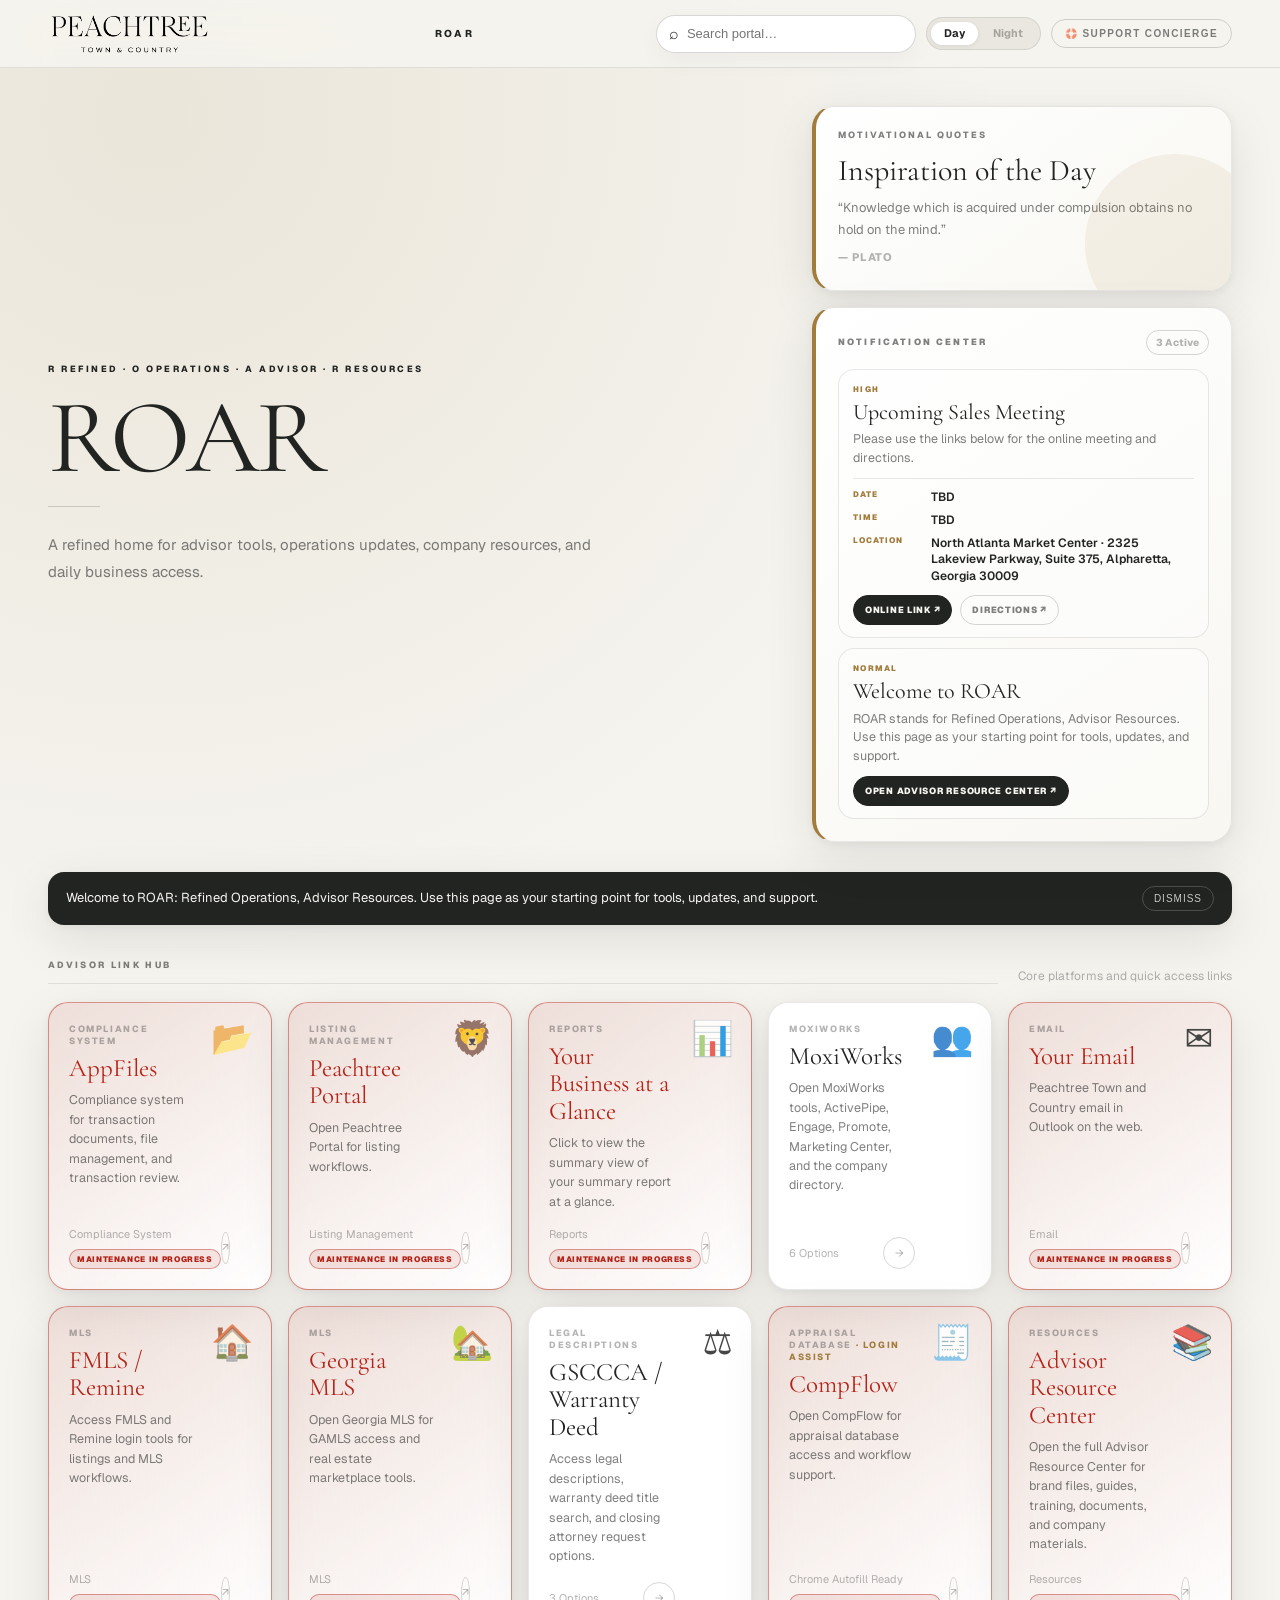
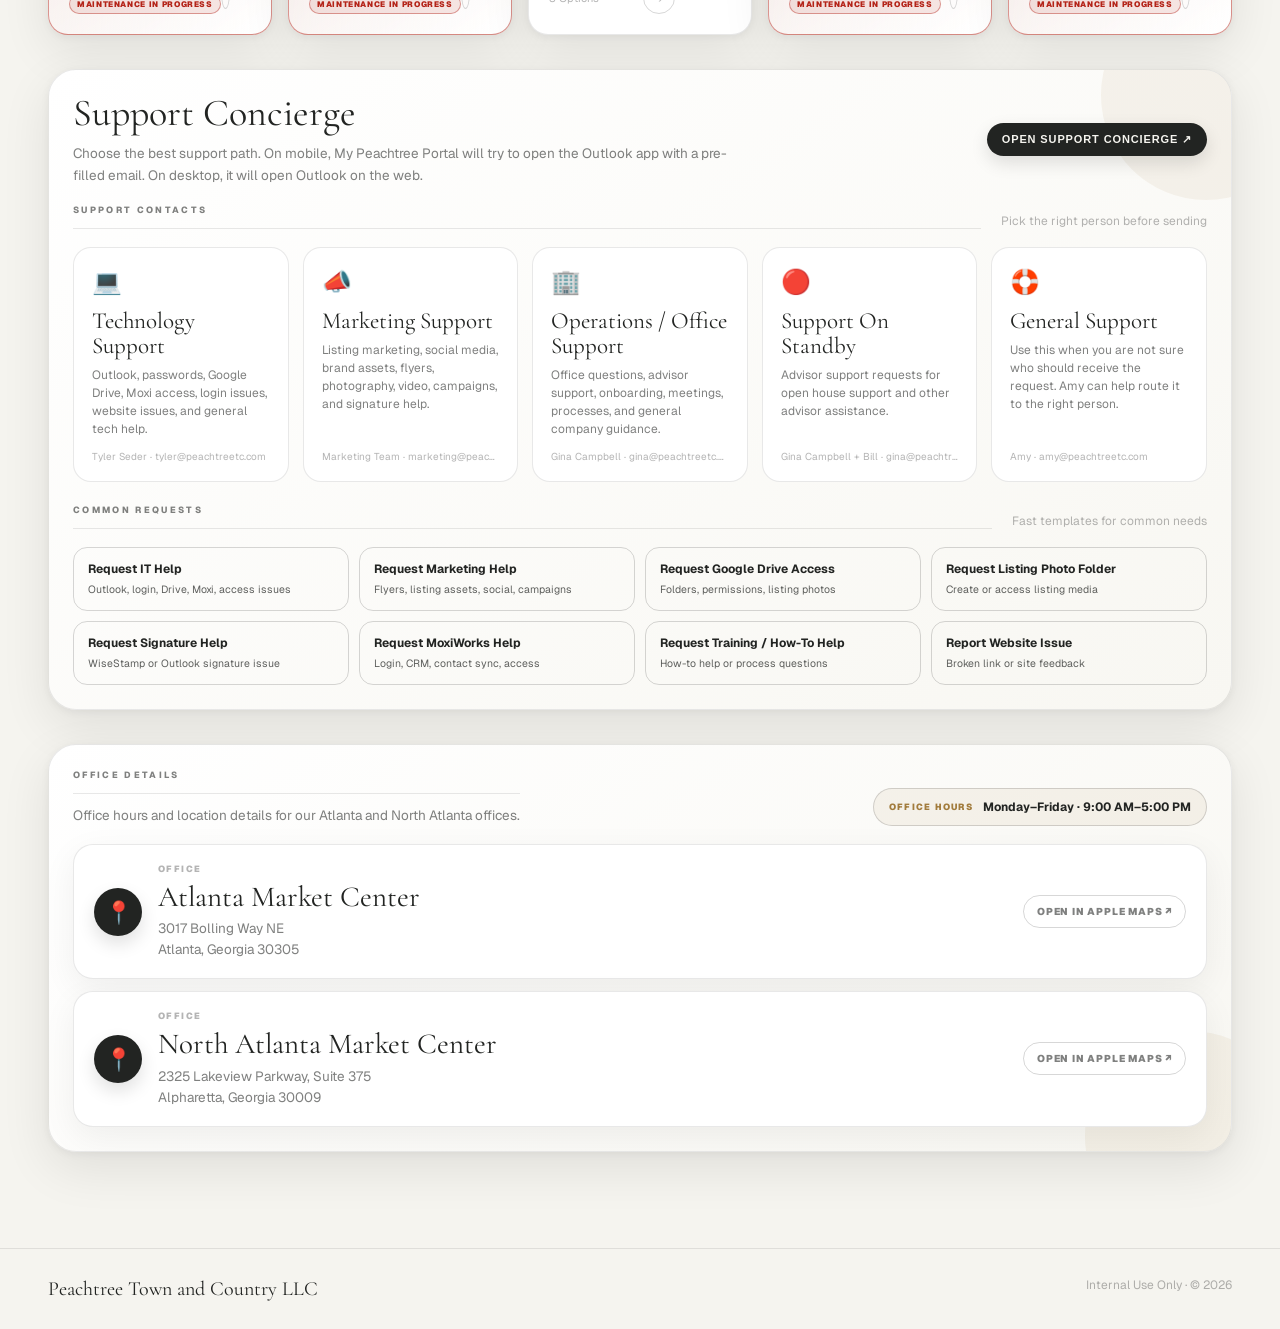
==== commit 4d61520d: "Update index.html" ====
--- a/index.html
+++ b/index.html
@@ -4,7 +4,7 @@
 <meta charset="UTF-8" />
 <meta name="viewport" content="width=device-width, initial-scale=1.0, viewport-fit=cover" />
 <meta name="apple-mobile-web-app-capable" content="yes" />
-<title>Peachtree · ROAR</title>
+<title>Peachtree · My Peachtree Portal</title>
 <link rel="preconnect" href="https://fonts.googleapis.com">
 <link href="https://fonts.googleapis.com/css2?family=Cormorant+Garamond:ital,wght@0,300;0,400;0,500;0,600;1,300;1,400;1,500&family=Geist:wght@300;400;500;600;700&display=swap" rel="stylesheet">
 <style>
@@ -65,7 +65,7 @@
 .splash{position:fixed;inset:0;z-index:9999;display:flex;align-items:center;justify-content:center;background:var(--bg);transition:opacity .55s var(--ease),visibility .55s var(--ease);cursor:pointer;overflow:hidden}.splash::before{content:"";position:absolute;inset:-20%;background:radial-gradient(circle at center,rgba(162,124,61,.16),transparent 32%);animation:splashGlow 2.4s ease-in-out infinite alternate}.splash-inner{position:relative;z-index:1;display:flex;flex-direction:column;align-items:center;gap:18px;text-align:center;animation:splashRise .75s var(--ease) both}.splash-logo{width:min(210px,42vw);height:min(210px,42vw);object-fit:contain}.splash-logo-dark{display:none}[data-theme="dark"] .splash-logo-light{display:none}[data-theme="dark"] .splash-logo-dark{display:block}.splash-title{font-family:'Cormorant Garamond',serif;font-size:clamp(34px,5vw,62px);font-weight:400;letter-spacing:.01em;line-height:1;color:var(--text)}.splash-sub{font-size:10px;font-weight:900;letter-spacing:.26em;text-transform:uppercase;color:var(--muted)}.splash-line{display:none}.splash.hide{opacity:0;visibility:hidden;pointer-events:none}@keyframes splashRise{from{opacity:0;transform:translateY(18px) scale(.98)}to{opacity:1;transform:translateY(0) scale(1)}}@keyframes splashGlow{from{transform:scale(1);opacity:.5}to{transform:scale(1.08);opacity:1}}.support-top{font-size:10px;letter-spacing:.14em;text-transform:uppercase;text-decoration:none;border:1px solid var(--border-2);padding:8px 13px;border-radius:999px;color:var(--muted);transition:.2s;background:transparent;cursor:pointer;font-weight:800}.support-top:hover{color:var(--text);background:var(--bg-2)}
 
 
-/* ═══ ROAR polished additions ═══ */
+/* ═══ My Peachtree Portal polished additions ═══ */
 .hero{align-items:center}
 .hero-aside{display:flex;flex-direction:column;gap:16px;padding:0;background:transparent;border:none;box-shadow:none;overflow:visible}
 .hero-aside::after{display:none}
@@ -349,7 +349,7 @@
 }
 
 
-/* ═══ ROAR brand acronym / normal edition updates ═══ */
+/* ═══ My Peachtree Portal brand acronym / normal edition updates ═══ */
 .roar-word{
   display:inline-flex;
   align-items:center;
@@ -449,7 +449,7 @@
 }
 
 
-/* ═══ ROAR acronym eyebrow update ═══ */
+/* ═══ My Peachtree Portal acronym eyebrow update ═══ */
 .roar-eyebrow{
   display:flex;
   flex-wrap:wrap;
@@ -559,7 +559,7 @@
 @media(max-width:760px){.whats-new-grid{grid-template-columns:1fr}}
 
 
-/* ═══ Final ROAR layout refinements ═══ */
+/* ═══ Final My Peachtree Portal layout refinements ═══ */
 .nav-search{
   min-width:260px;
   max-width:410px;
@@ -634,7 +634,7 @@
 }
 
 
-/* ═══ Balanced ROAR wordmark spacing ═══ */
+/* ═══ Balanced My Peachtree Portal wordmark spacing ═══ */
 .roar-word{
   display:inline-flex!important;
   align-items:flex-start!important;
@@ -665,7 +665,7 @@
 }
 
 
-/* ═══ Final ROAR spacing fix ═══ */
+/* ═══ Final My Peachtree Portal spacing fix ═══ */
 .roar-word{
   display:inline-flex!important;
   align-items:flex-start!important;
@@ -706,7 +706,7 @@
 }
 
 
-/* ═══ Tighter ROAR wordmark refinement ═══ */
+/* ═══ Tighter My Peachtree Portal wordmark refinement ═══ */
 .roar-word{
   display:inline-flex!important;
   align-items:flex-start!important;
@@ -784,7 +784,7 @@
 }
 
 
-/* ═══ Mobile navigation / Search ROAR fix ═══ */
+/* ═══ Mobile navigation / Search My Peachtree Portal fix ═══ */
 @media(max-width:900px){
   nav{
     height:auto!important;
@@ -940,6 +940,46 @@
   }
 }
 
+
+/* ═══ My Peachtree Portal title refinement ═══ */
+.portal-title-text{
+  display:inline-block;
+  max-width:980px;
+  letter-spacing:-.035em;
+}
+.portal-eyebrow{
+  display:block;
+  max-width:760px;
+}
+@media(max-width:760px){
+  .portal-title-text{
+    font-size:clamp(46px,13vw,62px);
+    line-height:.96;
+    letter-spacing:-.04em;
+  }
+}
+
+
+/* ═══ Support Concierge info card/modal ═══ */
+.support-info-copy{
+  white-space:pre-line;
+  font-size:14px;
+  line-height:1.72;
+  color:var(--muted);
+}
+.support-info-copy strong{
+  color:var(--text);
+}
+.support-card.info-card,
+.support-choice.info-card{
+  border-color:rgba(162,124,61,.35);
+  background:linear-gradient(145deg,rgba(162,124,61,.10),var(--card));
+}
+.support-card.info-card .support-name,
+.support-choice.info-card .choice-title{
+  color:var(--text);
+}
+
 </style>
 <link rel="stylesheet" href="holiday-themes.css">
 </head>
@@ -949,7 +989,7 @@
   <div class="splash-inner">
     <img class="splash-logo splash-logo-light" src="assets/ptc-emblem-light.png" alt="Peachtree Town and Country">
     <img class="splash-logo splash-logo-dark" src="assets/ptc-emblem-dark.png" alt="Peachtree Town and Country">
-    <div class="splash-title">Welcome to the Lion’s Den</div>
+    <div class="splash-title">Welcome to My Peachtree Portal</div>
     <div class="splash-sub">Peachtree Town and Country</div>
   </div>
 </div>
@@ -960,9 +1000,9 @@
       <img class="nav-logo nav-logo-dark" src="assets/ptc-nav-logo-dark.png" alt="Peachtree Town and Country" onerror="this.parentElement.classList.add('logo-missing')">
       <span class="fallback">Peachtree Town and Country</span>
     </div>
-    <div class="nav-label" id="navLabel">ROAR</div>
+    <div class="nav-label" id="navLabel">My Peachtree Portal</div>
     <div class="nav-right">
-      <div class="nav-search"><span>⌕</span><input id="searchInput" placeholder="Search ROAR…" autocomplete="off" oninput="handleSearch(this.value)"><span class="search-count" id="searchCount"></span><button class="clear-btn hidden" id="clearSearch" onclick="clearSearch()">Clear</button></div>
+      <div class="nav-search"><span>⌕</span><input id="searchInput" placeholder="Search portal…" autocomplete="off" oninput="handleSearch(this.value)"><span class="search-count" id="searchCount"></span><button class="clear-btn hidden" id="clearSearch" onclick="clearSearch()">Clear</button></div>
       <div class="pill-toggle" onclick="toggleTheme()" title="Toggle theme"><span id="tpLight" class="on">Day</span><span id="tpDark">Night</span></div>
       <button class="support-top" onclick="openSupport()">🛟 Support Concierge</button>
     </div>
@@ -971,15 +1011,10 @@
 <main>
   <section class="hero">
     <div>
-      <div class="eyebrow roar-eyebrow" id="heroEyebrow" aria-label="ROAR meaning">
-        <span><b>R</b> Refined</span>
-        <span><b>O</b> Operations</span>
-        <span><b>A</b> Advisor</span>
-        <span><b>R</b> Resources</span>
-      </div>
-      <h1 class="hero-heading"><span id="heroTitle" class="roar-word" aria-label="ROAR">ROAR</span></h1>
+      <div class="eyebrow portal-eyebrow" id="heroEyebrow" aria-label="Portal description">Advisor tools, resources, support, and company updates</div>
+      <h1 class="hero-heading"><span id="heroTitle" class="portal-title-text" aria-label="My Peachtree Portal">My Peachtree Portal</span></h1>
       <div class="hero-rule"></div>
-      <p id="heroDescription">A refined home for advisor tools, operations updates, company resources, and daily business access.</p>
+      <p id="heroDescription">A refined home for advisor tools, company resources, support requests, and daily business access.</p>
     </div>
     <aside class="hero-aside">
       <div class="today-card inspiration-card">
@@ -1005,7 +1040,7 @@
     <div class="support-intro">
       <div>
         <h2>Support Concierge</h2>
-        <p>Choose the best support path. On mobile, ROAR will try to open the Outlook app with a pre-filled email. On desktop, it will open Outlook on the web.</p>
+        <p>Choose the best support path. On mobile, My Peachtree Portal will try to open the Outlook app with a pre-filled email. On desktop, it will open Outlook on the web.</p>
       </div>
       <button class="btn btn-primary" onclick="openSupportModal()">Open Support Concierge ↗</button>
     </div>
@@ -1043,7 +1078,7 @@
       <div>
         <div class="modal-kicker">Support Concierge</div>
         <div class="modal-title">How can we help?</div>
-        <div class="modal-sub">Choose the best contact below. On mobile, ROAR will try to open the Outlook app with a pre-filled email. On desktop, it will open Outlook on the web.</div>
+        <div class="modal-sub">Choose the best contact below. On mobile, My Peachtree Portal will try to open the Outlook app with a pre-filled email. On desktop, it will open Outlook on the web.</div>
         <div class="modal-sub-actions">
           <button class="btn btn-primary" onclick="composeGeneralSupport()">General Support Request</button>
           <button class="btn btn-soft" onclick="composeRequest('Report a Website Issue')">Report Website Issue</button>
@@ -1055,6 +1090,24 @@
   </div>
 </div>
 
+
+<div class="modal support-info-modal" id="supportInfoModal">
+  <div class="modal-scrim" onclick="closeSupportInfoModal()"></div>
+  <div class="modal-panel">
+    <div class="modal-head">
+      <div>
+        <div class="modal-kicker">Support Concierge</div>
+        <div class="modal-title" id="supportInfoTitle">How to Use Support Concierge</div>
+        <div class="modal-sub">Quick guidance for submitting a clear support request.</div>
+      </div>
+      <button class="close" onclick="closeSupportInfoModal()">×</button>
+    </div>
+    <div class="modal-body">
+      <div class="support-info-copy" id="supportInfoBody"></div>
+    </div>
+  </div>
+</div>
+
 <div class="modal login-assist-modal" id="loginAssistModal">
   <div class="modal-scrim" onclick="closeLoginAssistModal()"></div>
   <div class="modal-panel">
@@ -1062,7 +1115,7 @@
       <div>
         <div class="modal-kicker">Google Password Manager</div>
         <div class="modal-title" id="loginAssistTitle">Open Login</div>
-        <div class="modal-sub">ROAR will open the vendor page. Chrome can then use the saved login from Google Password Manager.</div>
+        <div class="modal-sub">My Peachtree Portal will open the vendor page. Chrome can then use the saved login from Google Password Manager.</div>
       </div>
       <button class="close" onclick="closeLoginAssistModal()">×</button>
     </div>
@@ -1089,14 +1142,14 @@
         <div class="login-steps">
           <div class="login-step"><b>1</b><span>Click <strong>Open Login Page</strong>.</span></div>
           <div class="login-step"><b>2</b><span>When Chrome shows the saved Google Password Manager login, choose the advisor’s saved username/password.</span></div>
-          <div class="login-step"><b>3</b><span>If the vendor sends you to the dashboard instead of the exact page, come back to ROAR and click the card again after you are signed in.</span></div>
+          <div class="login-step"><b>3</b><span>If the vendor sends you to the dashboard instead of the exact page, come back to My Peachtree Portal and click the card again after you are signed in.</span></div>
         </div>
         <div class="login-actions">
           <button class="btn btn-primary" onclick="launchLoginAssist('new')">Open Login Page ↗</button>
           <button class="btn btn-soft" onclick="launchLoginAssist('same')">Open in Same Tab</button>
           <button class="btn btn-soft" onclick="copyLoginAssistLink()">Copy Link</button>
         </div>
-        <div class="login-note">ROAR does not submit the password for you. Copy the credentials if needed, then open the vendor login page.</div>
+        <div class="login-note">My Peachtree Portal does not submit the password for you. Copy the credentials if needed, then open the vendor login page.</div>
       </div>
     </div>
   </div>
@@ -1139,7 +1192,7 @@
   {label:'Request Signature Help',to:'marketing@peachtreetc.com',subject:'Outlook Signature Help Request',hint:'WiseStamp or Outlook signature issue'},
   {label:'Request MoxiWorks Help',to:'tyler@peachtreetc.com',subject:'MoxiWorks Help Request',hint:'Login, CRM, contact sync, access'},
   {label:'Request Training / How-To Help',to:'gina@peachtreetc.com',subject:'Advisor Training / How-To Request',hint:'How-to help or process questions'},
-  {label:'Report Website Issue',to:'tyler@peachtreetc.com',subject:'ROAR Website Issue',hint:'Broken link or site feedback'}
+  {label:'Report Website Issue',to:'tyler@peachtreetc.com',subject:'My Peachtree Portal Website Issue',hint:'Broken link or site feedback'}
 ];
 function supportContacts(){return (typeof SUPPORT_CONTACTS!=='undefined'&&Array.isArray(SUPPORT_CONTACTS)&&SUPPORT_CONTACTS.length)?SUPPORT_CONTACTS:DEFAULT_SUPPORT_CONTACTS}
 function requestTypes(){return (typeof REQUEST_TYPES!=='undefined'&&Array.isArray(REQUEST_TYPES)&&REQUEST_TYPES.length)?REQUEST_TYPES:DEFAULT_REQUEST_TYPES}
@@ -1156,11 +1209,11 @@
 function initTheme(){const saved=localStorage.getItem(LS_THEME)||'light';applyTheme(saved)}
 function applyTheme(t){document.documentElement.setAttribute('data-theme',t);localStorage.setItem(LS_THEME,t);$('tpLight').classList.toggle('on',t==='light');$('tpDark').classList.toggle('on',t==='dark')}
 function toggleTheme(){applyTheme(document.documentElement.getAttribute('data-theme')==='light'?'dark':'light')}
-function renderRoarWord(){
-  return `<span class="roar-letter roar-r1">R</span><span class="roar-lion-o" aria-hidden="true"><img class="roar-lion roar-lion-light" src="assets/ptc-emblem-light.png" alt=""><img class="roar-lion roar-lion-dark" src="assets/ptc-emblem-dark.png" alt=""></span><span class="roar-letter roar-a">A</span><span class="roar-letter roar-r2">R</span>`;
-}
-function renderRoarEyebrow(){
-  return `<span><b>R</b> Refined</span><span><b>O</b> Operations</span><span><b>A</b> Advisor</span><span><b>R</b> Resources</span>`;
+function renderPortalTitle(){
+  return `My Peachtree Portal`;
+}
+function renderPortalEyebrow(){
+  return `Advisor tools, resources, support, and company updates`;
 }
 function normalizeSeason(value){
   const allowed=['default','christmas','halloween'];
@@ -1171,11 +1224,30 @@
   const c=cfg();
   const season=normalizeSeason(c.activeTheme||c.theme||'default');
   document.body.dataset.season=season;
-  if(window.ROARHoliday&&typeof window.ROARHoliday.setSeason==='function'){
-    window.ROARHoliday.setSeason(season);
-  }
-}
-function applyConfig(){const c=cfg();applySeasonFromConfig();$('navLabel').textContent=c.navLabel||c.siteName||'ROAR';const eyebrow=$('heroEyebrow');if(eyebrow){eyebrow.classList.add('roar-eyebrow');eyebrow.innerHTML=renderRoarEyebrow();}const title=c.heroTitle||'ROAR';if(String(title).trim().toUpperCase()==='ROAR'){$('heroTitle').innerHTML=renderRoarWord();}else{$('heroTitle').textContent=title;}if($('heroItalic')){$('heroItalic').textContent='';$('heroItalic').style.display='none';}$('heroDescription').textContent=c.heroDescription||'A refined home for advisor tools, operations updates, company resources, and daily business access.';document.title='Peachtree · '+(c.siteName||'ROAR');buildBanner()}
+  if(window.PortalHoliday&&typeof window.PortalHoliday.setSeason==='function'){
+    window.PortalHoliday.setSeason(season);
+  }
+}
+function applyConfig(){
+  const c=cfg();
+  applySeasonFromConfig();
+  $('navLabel').textContent=c.navLabel||c.siteName||'My Peachtree Portal';
+  const eyebrow=$('heroEyebrow');
+  if(eyebrow){
+    eyebrow.classList.remove('roar-eyebrow');
+    eyebrow.classList.add('portal-eyebrow');
+    eyebrow.textContent=c.eyebrow||'Advisor tools, resources, support, and company updates';
+  }
+  const title=c.heroTitle||'My Peachtree Portal';
+  $('heroTitle').classList.remove('roar-word');
+  $('heroTitle').classList.add('portal-title-text');
+  $('heroTitle').textContent=title;
+  $('heroTitle').setAttribute('aria-label',title);
+  if($('heroItalic')){$('heroItalic').textContent='';$('heroItalic').style.display='none';}
+  $('heroDescription').textContent=c.heroDescription||'A refined home for advisor tools, company resources, support requests, and daily business access.';
+  document.title='Peachtree · '+(c.siteName||'My Peachtree Portal');
+  buildBanner()
+}
 function buildBanner(){const c=cfg();const bar=$('announceBanner');if(!c.announcementActive||!c.announcementText||localStorage.getItem(LS_BANNER)===c.announcementText){bar.classList.remove('show');return} $('announceMsg').textContent=c.announcementText;bar.classList.add('show')}
 function dismissBanner(){const c=cfg();if(c.announcementText)localStorage.setItem(LS_BANNER,c.announcementText);$('announceBanner').classList.remove('show')}
 function notificationInWindow(n){
@@ -1393,7 +1465,22 @@
 function openSupport(){openSupportModal()}
 function openSupportModal(){$('supportModal').classList.add('open');document.body.style.overflow='hidden'}
 function closeSupportModal(){$('supportModal').classList.remove('open');document.body.style.overflow=''}
-function renderSupportCards(){const grid=$('supportGrid');const modal=$('supportModalGrid');const req=$('requestGrid');grid.innerHTML='';modal.innerHTML='';req.innerHTML='';supportContacts().forEach(c=>{const card=document.createElement('article');card.className='support-card';card.onclick=()=>composeTo(c);card.innerHTML=`<div class="support-ico">${c.icon}</div><div class="support-name">${safe(c.title)}</div><div class="support-desc">${safe(c.desc)}</div><div class="support-email">${safe(c.person)} · ${safe(c.email)}</div>`;grid.appendChild(card);const choice=document.createElement('article');choice.className='support-choice';choice.onclick=()=>composeTo(c);choice.innerHTML=`<div class="choice-ico">${c.icon}</div><div><div class="choice-person">${safe(c.person)}</div><div class="choice-title">${safe(c.title)}</div><div class="choice-desc">${safe(c.desc)}</div><div class="choice-email">${safe(c.email)}</div></div>`;modal.appendChild(choice)});requestTypes().forEach(r=>{const b=document.createElement('button');b.className='request-btn';b.onclick=()=>composeRequest(r.label);b.innerHTML=`<strong>${safe(r.label)}</strong><span>${safe(r.hint)}</span>`;req.appendChild(b)})}
+function isInfoSupportCard(c){return c&&c.action==='info'}
+function openSupportInfoModal(card){
+  $('supportInfoTitle').textContent=card.infoTitle||card.title||'How to Use Support Concierge';
+  $('supportInfoBody').textContent=card.infoBody||card.body||card.desc||'';
+  $('supportInfoModal').classList.add('open');
+  document.body.style.overflow='hidden';
+}
+function closeSupportInfoModal(){
+  $('supportInfoModal').classList.remove('open');
+  document.body.style.overflow='';
+}
+function handleSupportCard(c){
+  if(isInfoSupportCard(c)){openSupportInfoModal(c);return}
+  composeTo(c);
+}
+function renderSupportCards(){const grid=$('supportGrid');const modal=$('supportModalGrid');const req=$('requestGrid');grid.innerHTML='';modal.innerHTML='';req.innerHTML='';supportContacts().forEach(c=>{const info=isInfoSupportCard(c);const card=document.createElement('article');card.className='support-card'+(info?' info-card':'');card.onclick=()=>handleSupportCard(c);card.innerHTML=`<div class="support-ico">${c.icon}</div><div class="support-name">${safe(c.title)}</div><div class="support-desc">${safe(c.desc)}</div><div class="support-email">${info?'Read guidance':safe(c.person)+' · '+safe(c.email)}</div>`;grid.appendChild(card);const choice=document.createElement('article');choice.className='support-choice'+(info?' info-card':'');choice.onclick=()=>handleSupportCard(c);choice.innerHTML=`<div class="choice-ico">${c.icon}</div><div><div class="choice-person">${info?'Advisor Guidance':safe(c.person)}</div><div class="choice-title">${safe(c.title)}</div><div class="choice-desc">${safe(c.desc)}</div><div class="choice-email">${info?'Read guidance':safe(c.email)}</div></div>`;modal.appendChild(choice)});requestTypes().forEach(r=>{const b=document.createElement('button');b.className='request-btn';b.onclick=()=>composeRequest(r.label);b.innerHTML=`<strong>${safe(r.label)}</strong><span>${safe(r.hint)}</span>`;req.appendChild(b)})}
 
 
 function officeInfo(){return (typeof OFFICE_INFO==='object'&&OFFICE_INFO)?OFFICE_INFO:null}
@@ -1424,7 +1511,7 @@
   items.forEach(item=>{
     const card=document.createElement('article');
     card.className='notice whats-new-card';
-    card.innerHTML=`<div class="what-tag">${safe(item.tag||item.date||'Update')}</div><div class="notice-title">${safe(item.title||'ROAR Update')}</div><div class="notice-msg">${safe(item.message||'')}</div>${item.date?`<div class="notice-meta" style="margin-top:14px">${safe(item.date)}</div>`:''}`;
+    card.innerHTML=`<div class="what-tag">${safe(item.tag||item.date||'Update')}</div><div class="notice-title">${safe(item.title||'My Peachtree Portal Update')}</div><div class="notice-msg">${safe(item.message||'')}</div>${item.date?`<div class="notice-meta" style="margin-top:14px">${safe(item.date)}</div>`:''}`;
     grid.appendChild(card);
   });
 }
--- a/holiday-themes.css
+++ b/holiday-themes.css
@@ -1,5 +1,5 @@
 /* ═══════════════════════════════════════════════════════════════
-   Peachtree Town & Country — ROAR
+   Peachtree Town and Country — My Peachtree Portal
    HOLIDAY / SEASONAL THEMES
    Stronger Christmas Edition
 ═══════════════════════════════════════════════════════════════ */
